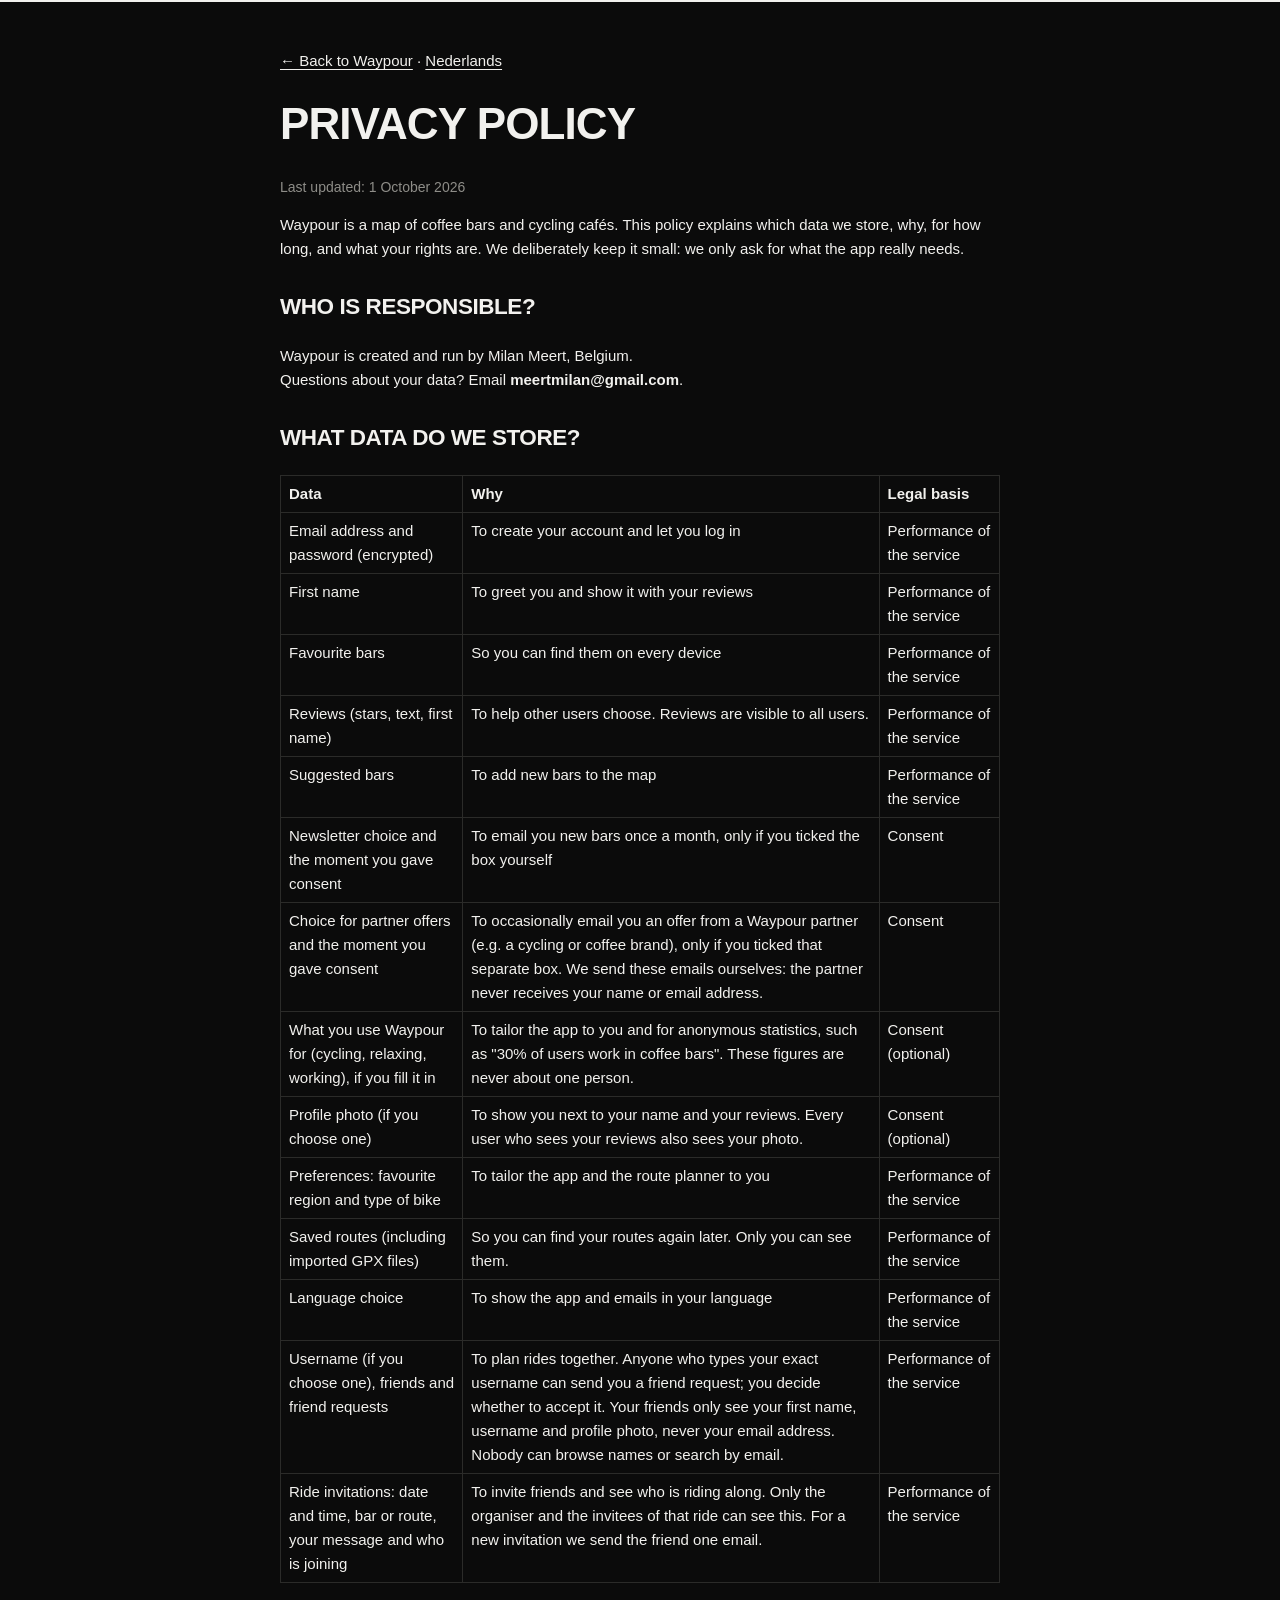
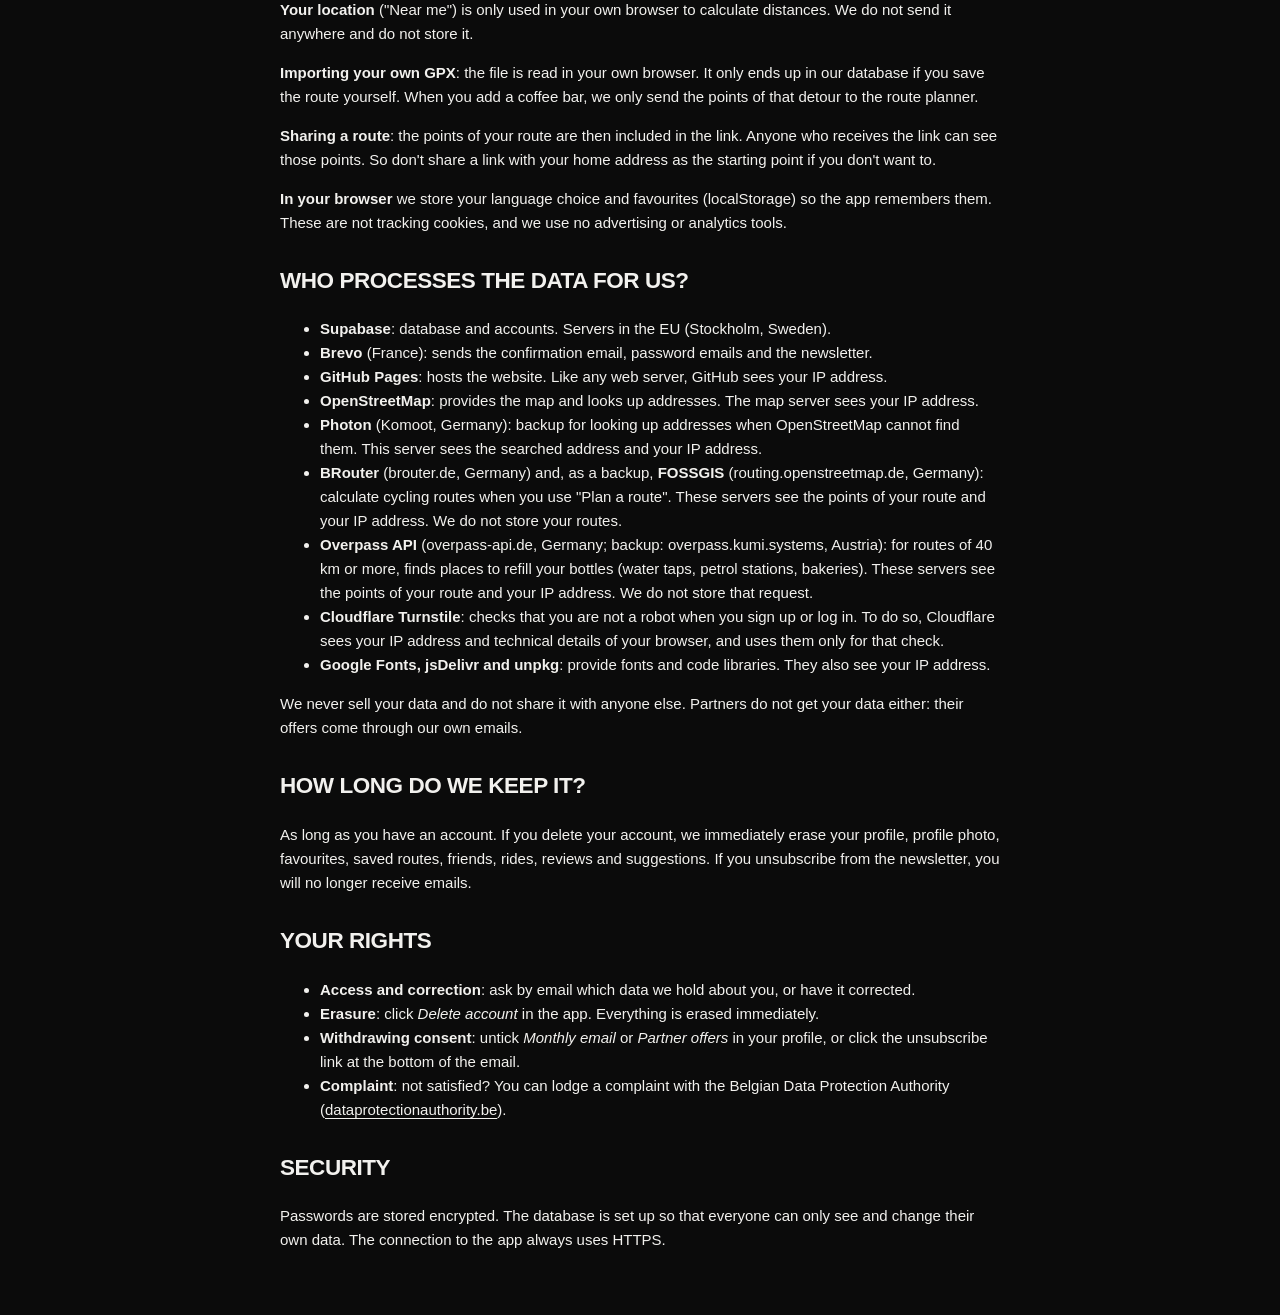
==== privacy-en.html @ 0febc9f8 "Vrienden toevoegen met gebruikersnaam" ====
<!doctype html>
<html lang="en">
<head>
  <meta charset="utf-8">
  <meta name="viewport" content="width=device-width, initial-scale=1">
  <title>Privacy policy – Waypour</title>
  <meta http-equiv="Content-Security-Policy" content="default-src 'self'; style-src 'self' 'unsafe-inline' https://fonts.googleapis.com; font-src 'self' https://fonts.gstatic.com; img-src 'self' data:; script-src 'none'; object-src 'none'; base-uri 'self'; form-action 'none'">
  <link rel="stylesheet" href="style.css">
  <style>
    main.privacy { display: block; max-width: 720px; margin: 0 auto; line-height: 1.6; }
    .privacy h2 { margin-top: 28px; }
    .privacy table { border-collapse: collapse; width: 100%; font-size: 15px; }
    .privacy th, .privacy td { border: 1px solid var(--lijn); padding: 6px 8px; text-align: left; vertical-align: top; }
    .privacy .klein { color: var(--grijs); font-size: 14px; }
  </style>
</head>
<body>
  <main class="privacy">
    <p><a href="./">← Back to Waypour</a> · <a href="privacy.html">Nederlands</a></p>
    <h1>Privacy policy</h1>
    <p class="klein">Last updated: 1 October 2026</p>

    <p>Waypour is a map of coffee bars and cycling cafés. This policy explains which data we store, why,
    for how long, and what your rights are. We deliberately keep it small: we only ask for what the app really needs.</p>

    <h2>Who is responsible?</h2>
    <p>Waypour is created and run by Milan Meert, Belgium.<br>
    Questions about your data? Email <strong>meertmilan@gmail.com</strong>.</p>

    <h2>What data do we store?</h2>
    <table>
      <tr><th>Data</th><th>Why</th><th>Legal basis</th></tr>
      <tr><td>Email address and password (encrypted)</td><td>To create your account and let you log in</td><td>Performance of the service</td></tr>
      <tr><td>First name</td><td>To greet you and show it with your reviews</td><td>Performance of the service</td></tr>
      <tr><td>Favourite bars</td><td>So you can find them on every device</td><td>Performance of the service</td></tr>
      <tr><td>Reviews (stars, text, first name)</td><td>To help other users choose. Reviews are visible to all users.</td><td>Performance of the service</td></tr>
      <tr><td>Suggested bars</td><td>To add new bars to the map</td><td>Performance of the service</td></tr>
      <tr><td>Newsletter choice and the moment you gave consent</td><td>To email you new bars once a month, only if you ticked the box yourself</td><td>Consent</td></tr>
      <tr><td>Choice for partner offers and the moment you gave consent</td><td>To occasionally email you an offer from a Waypour partner (e.g. a cycling or coffee brand), only if you ticked that separate box. We send these emails ourselves: the partner never receives your name or email address.</td><td>Consent</td></tr>
      <tr><td>What you use Waypour for (cycling, relaxing, working), if you fill it in</td><td>To tailor the app to you and for anonymous statistics, such as "30% of users work in coffee bars". These figures are never about one person.</td><td>Consent (optional)</td></tr>
      <tr><td>Profile photo (if you choose one)</td><td>To show you next to your name and your reviews. Every user who sees your reviews also sees your photo.</td><td>Consent (optional)</td></tr>
      <tr><td>Preferences: favourite region and type of bike</td><td>To tailor the app and the route planner to you</td><td>Performance of the service</td></tr>
      <tr><td>Saved routes (including imported GPX files)</td><td>So you can find your routes again later. Only you can see them.</td><td>Performance of the service</td></tr>
      <tr><td>Language choice</td><td>To show the app and emails in your language</td><td>Performance of the service</td></tr>
      <tr><td>Username (if you choose one), friends and friend requests</td><td>To plan rides together. Anyone who types your exact username can send you a friend request; you decide whether to accept it. Your friends only see your first name, username and profile photo, never your email address. Nobody can browse names or search by email.</td><td>Performance of the service</td></tr>
      <tr><td>Ride invitations: date and time, bar or route, your message and who is joining</td><td>To invite friends and see who is riding along. Only the organiser and the invitees of that ride can see this. For a new invitation we send the friend one email.</td><td>Performance of the service</td></tr>
    </table>

    <p><strong>Your location</strong> ("Near me") is only used in your own browser to calculate distances.
    We do not send it anywhere and do not store it.</p>
    <p><strong>Importing your own GPX</strong>: the file is read in your own browser. It only ends up in our database if you
    save the route yourself. When you add a coffee bar, we only send the points of that detour to the route planner.</p>
    <p><strong>Sharing a route</strong>: the points of your route are then included in the link. Anyone who receives the link
    can see those points. So don't share a link with your home address as the starting point if you don't want to.</p>
    <p><strong>In your browser</strong> we store your language choice and favourites (localStorage) so the
    app remembers them. These are not tracking cookies, and we use no advertising or analytics tools.</p>

    <h2>Who processes the data for us?</h2>
    <ul>
      <li><strong>Supabase</strong>: database and accounts. Servers in the EU (Stockholm, Sweden).</li>
      <li><strong>Brevo</strong> (France): sends the confirmation email, password emails and the newsletter.</li>
      <li><strong>GitHub Pages</strong>: hosts the website. Like any web server, GitHub sees your IP address.</li>
      <li><strong>OpenStreetMap</strong>: provides the map and looks up addresses. The map server sees your IP address.</li>
      <li><strong>Photon</strong> (Komoot, Germany): backup for looking up addresses when OpenStreetMap cannot find them. This server sees the searched address and your IP address.</li>
      <li><strong>BRouter</strong> (brouter.de, Germany) and, as a backup, <strong>FOSSGIS</strong> (routing.openstreetmap.de, Germany): calculate cycling routes when you use "Plan a route". These servers see the points of your route and your IP address. We do not store your routes.</li>
      <li><strong>Overpass API</strong> (overpass-api.de, Germany; backup: overpass.kumi.systems, Austria): for routes of 40 km or more, finds places to refill your bottles (water taps, petrol stations, bakeries). These servers see the points of your route and your IP address. We do not store that request.</li>
      <li><strong>Cloudflare Turnstile</strong>: checks that you are not a robot when you sign up or log in. To do so, Cloudflare sees your IP address and technical details of your browser, and uses them only for that check.</li>
      <li><strong>Google Fonts, jsDelivr and unpkg</strong>: provide fonts and code libraries. They also see your IP address.</li>
    </ul>
    <p>We never sell your data and do not share it with anyone else. Partners do not get your data either: their offers come through our own emails.</p>

    <h2>How long do we keep it?</h2>
    <p>As long as you have an account. If you delete your account, we immediately erase your profile, profile photo, favourites, saved routes,
    friends, rides, reviews and suggestions. If you unsubscribe from the newsletter, you will no longer receive emails.</p>

    <h2>Your rights</h2>
    <ul>
      <li><strong>Access and correction</strong>: ask by email which data we hold about you, or have it corrected.</li>
      <li><strong>Erasure</strong>: click <em>Delete account</em> in the app. Everything is erased immediately.</li>
      <li><strong>Withdrawing consent</strong>: untick <em>Monthly email</em> or <em>Partner offers</em> in your profile, or click the unsubscribe link at the bottom of the email.</li>
      <li><strong>Complaint</strong>: not satisfied? You can lodge a complaint with the Belgian Data Protection Authority
        (<a href="https://www.dataprotectionauthority.be" target="_blank">dataprotectionauthority.be</a>).</li>
    </ul>

    <h2>Security</h2>
    <p>Passwords are stored encrypted. The database is set up so that everyone can only see and change their own
    data. The connection to the app always uses HTTPS.</p>
  </main>
</body>
</html>
---- style.css ----
/* =====================================================
   WAYPOUR – stijl in de sfeer van LAB Antwerp
   Wit, zwart en één felle accentkleur. Grote hoofdletters,
   dunne lijnen, veel witruimte, grijze kaart en foto's.
   ===================================================== */

/* ---------- Kleuren: één plek om ze allemaal te veranderen ---------- */
:root {
  color-scheme: dark;       /* vinkjes en scrollbalken ook donker */
  /* Donker: zwarte achtergrond, witte letters, geen felle kleuren */
  --achtergrond: #0B0B0B;
  --vlak: #161615;          /* iets lichtere vlakken */
  --kaartje: #0B0B0B;
  --tekst: #F2F1EE;
  --grijs: #8E8D88;
  --lijn: #2B2B29;
  --koffie: #8E8D88;
  --wieler: #F2F1EE;
  --beide: #F2F1EE;
  --accent: #F2F1EE;        /* wordt aangepast door de kleurkiezer */

  --kop: "Inter Tight", "Helvetica Neue", Arial, sans-serif;
  --lettertype: "Inter", "Helvetica Neue", Arial, sans-serif;
  --cijfers: "JetBrains Mono", ui-monospace, monospace;
}

/* ---------- Basis ---------- */
* { box-sizing: border-box; }
[hidden] { display: none !important; }   /* verborgen is echt verborgen */

html { -webkit-font-smoothing: antialiased; }

body {
  margin: 0;
  padding: 0 clamp(16px, 4vw, 48px) 48px;
  font-family: var(--lettertype);
  font-size: 15px;
  line-height: 1.5;
  background: var(--achtergrond);
  color: var(--tekst);
}

a { color: var(--tekst); text-underline-offset: 3px; }
a:hover { color: var(--accent); }

::selection { background: var(--accent); color: var(--achtergrond); }

/* Kleine grijze titeltjes in hoofdletters, zoals "OUR SERVICES" */
#teller, #kleuren > span, #formulier > strong, .urenBewerken strong,
#voorstellenBeheer > strong, .fotoVeld > span {
  font-family: var(--kop);
  font-size: 11px;
  font-weight: 600;
  letter-spacing: 0.14em;
  text-transform: uppercase;
  color: var(--grijs);
}

/* ---------- Kop bovenaan ---------- */
header {
  position: relative;
  padding: 40px 0 32px;
  margin-bottom: 28px;
  border-bottom: 1px solid var(--tekst);
}
header h1 {
  margin: 0;
  font-family: var(--kop);
  font-weight: 800;
  font-size: clamp(44px, 9vw, 112px);
  line-height: 0.9;
  letter-spacing: -0.045em;
  text-transform: uppercase;
}
header h1 span {
  color: transparent;
  -webkit-text-stroke: 1.5px var(--accent);   /* "POUR" als omlijnde letters */
  margin-left: 0.05em;
  letter-spacing: 0;          /* omlijnde letters mogen elkaar niet raken */
}
header p {
  margin: 16px 0 0;
  max-width: 440px;
  font-size: 16px;
  color: var(--grijs);
}

/* ---------- Taalkeuze (rechtsboven) ---------- */
#talen {
  position: absolute;
  top: 20px;
  right: 0;
  display: flex;
  gap: 2px;
}
#talen button {
  border: none;
  background: none;
  padding: 4px 8px;
  font-family: var(--kop);
  font-size: 12px;
  font-weight: 600;
  letter-spacing: 0.1em;
  color: var(--grijs);
}
#talen button:hover { color: var(--tekst); background: none; }

/* ---------- Knoppen en invulvakken ---------- */
button, input, select, textarea {
  font: inherit;
  color: var(--tekst);
}

button {
  cursor: pointer;
  padding: 9px 16px;
  border: 1px solid var(--tekst);
  border-radius: 999px;
  background: transparent;
  font-family: var(--kop);
  font-size: 12px;
  font-weight: 600;
  letter-spacing: 0.08em;
  text-transform: uppercase;
  transition: background 0.15s, color 0.15s, border-color 0.15s;
}
button:hover { background: var(--tekst); color: var(--achtergrond); }
button.actief { background: var(--tekst); border-color: var(--tekst); color: var(--achtergrond); }

input, select, textarea {
  padding: 12px 0;
  border: none;
  border-bottom: 1px solid var(--lijn);
  border-radius: 0;
  background: transparent;
  outline: none;
  transition: border-color 0.15s;
}
input:focus, textarea:focus { border-bottom-color: var(--tekst); }
input::placeholder, textarea::placeholder { color: #5E5E5A; }

input[type="checkbox"] {
  width: 16px;
  height: 16px;
  padding: 0;
  accent-color: var(--accent);
}
input[type="file"] { border: none; padding: 6px 0; font-size: 13px; }

/* Grote zwarte knop voor het belangrijkste in een formulier */
.welkomFormulier button[type="submit"],
#mailNaarLogin,
#formulier button[type="submit"] {
  margin-top: 8px;
  padding: 15px 22px;
  background: var(--tekst);
  border-color: var(--tekst);
  color: var(--achtergrond);
  font-size: 13px;
}
.welkomFormulier button[type="submit"]:hover,
#mailNaarLogin:hover,
#formulier button[type="submit"]:hover {
  background: var(--grijs);
  border-color: var(--grijs);
}

/* Knoppen die eruitzien als een link */
.link {
  display: block;
  margin: 18px auto 0;
  padding: 0;
  border: none;
  border-radius: 0;
  background: none;
  font-family: var(--lettertype);
  font-size: 13px;
  font-weight: 400;
  letter-spacing: 0;
  text-transform: none;
  color: var(--grijs);
  text-decoration: underline;
  text-underline-offset: 3px;
}
.link:hover { background: none; color: var(--tekst); }

/* ---------- Welkomstscherm ---------- */
#welkom {
  max-width: 480px;
  margin: 56px auto;
}
#welkom h2 {
  margin: 0 0 10px;
  font-family: var(--kop);
  font-weight: 800;
  font-size: 36px;
  line-height: 1;
  letter-spacing: -0.03em;
  text-transform: uppercase;
}
#welkom > p { margin: 0 0 32px; color: var(--grijs); font-size: 16px; }

.welkomFormulier {
  display: flex;
  flex-direction: column;
  gap: 8px;
}
.welkomFormulier small { color: var(--grijs); font-size: 12px; line-height: 1.5; }
.welkomFormulier .link { margin: 4px 0 0; align-self: flex-start; }

#tabs {
  display: flex;
  gap: 28px;
  margin-bottom: 20px;
  border-bottom: 1px solid var(--lijn);
}
#tabs button {
  padding: 0 0 12px;
  margin-bottom: -1px;
  border: none;
  border-bottom: 2px solid transparent;
  border-radius: 0;
  background: none;
  color: var(--grijs);
}
#tabs button:hover { color: var(--tekst); background: none; }
#tabs button.actief {
  background: none;
  color: var(--tekst);
  border-bottom-color: var(--accent);
}
#loginBericht { margin: 16px 0 0; font-size: 14px; color: var(--accent); }
#loginBericht:not(:empty) { padding: 12px 14px; border-left: 3px solid var(--tekst); background: var(--vlak); }
#loginBericht .link { display: inline; margin: 0; }
#captcha { margin-top: 12px; }

.vinkje {
  display: flex;
  align-items: flex-start;
  gap: 10px;
  padding: 8px 0;
  font-size: 14px;
  cursor: pointer;
}
.vinkje input { margin-top: 2px; flex: none; }

/* ---------- Balk "ingelogd als …" ---------- */
#ingelogd {
  display: flex;
  flex-wrap: wrap;
  align-items: center;
  gap: 8px 20px;
  padding-bottom: 16px;
  margin-bottom: 20px;
  border-bottom: 1px solid var(--lijn);
  font-size: 13px;
}
#wie {
  font-family: var(--kop);
  font-weight: 700;
  font-size: 13px;
  letter-spacing: 0.06em;
  text-transform: uppercase;
}
#ingelogd .vinkje { padding: 0; }
#ingelogd .link { margin: 0; font-size: 12px; }
#uitlogKnop { padding: 6px 14px; font-size: 11px; }

/* ---------- Kleurkiezer ---------- */
#kleuren {
  display: flex;
  align-items: center;
  gap: 10px;
  margin-bottom: 28px;
}
.bolletje {
  width: 18px;
  height: 18px;
  padding: 0;
  border: none;
  border-radius: 50%;
  outline: 1px solid transparent;
  outline-offset: 3px;
  transition: outline-color 0.15s, transform 0.15s;
}
.bolletje:hover { transform: scale(1.15); }
.bolletje.actief { outline-color: var(--tekst); }
#eigenKleur {
  width: 22px;
  height: 22px;
  padding: 0;
  border: none;
  background: none;
  cursor: pointer;
}

/* ---------- Landen, steden, zoeken en filters ---------- */
#landen, #steden {
  display: flex;
  flex-wrap: wrap;
  gap: 4px 28px;
  margin-bottom: 20px;
}
/* Landen en steden als grote woorden, niet als knoppen */
#landen button, #steden button {
  padding: 0 0 4px;
  border: none;
  border-bottom: 2px solid transparent;
  border-radius: 0;
  background: none;
  font-size: clamp(18px, 2.4vw, 26px);
  font-weight: 700;
  letter-spacing: -0.02em;
  color: #4A4A47;
}
#landen button { font-size: 13px; letter-spacing: 0.1em; }
#landen button:hover, #steden button:hover { background: none; color: var(--tekst); }
#landen button.actief, #steden button.actief {
  background: none;
  color: var(--tekst);
  border-bottom-color: var(--accent);
}

#filters {
  display: flex;
  flex-wrap: wrap;
  align-items: flex-end;
  gap: 16px;
  margin-bottom: 16px;
}
#zoek {
  flex: 1;
  min-width: 200px;
  max-width: 420px;
  font-size: 16px;
}
#dichtbijKnop.actief {
  background: var(--accent);
  border-color: var(--accent);
  color: var(--achtergrond);
}

#kenmerkFilters {
  display: flex;
  flex-wrap: wrap;
  gap: 8px;
  margin-bottom: 28px;
}
#kenmerkFilters button {
  padding: 7px 14px;
  border-color: var(--lijn);
  font-size: 11px;
}
#kenmerkFilters button:hover { border-color: var(--tekst); background: none; color: var(--tekst); }
#kenmerkFilters button.actief {
  background: var(--accent);
  border-color: var(--accent);
  color: var(--achtergrond);
}

/* ---------- Kaart naast de lijst (onder elkaar op een gsm) ---------- */
main {
  display: grid;
  grid-template-columns: minmax(0, 3fr) minmax(0, 2fr);
  gap: 32px;
  align-items: start;
}
@media (max-width: 860px) {
  main { grid-template-columns: 1fr; gap: 24px; }
}

#kaart {
  position: sticky;
  top: 16px;
  height: min(72vh, 680px);
  min-height: 380px;
  border-radius: 0;
  background: #E9E8E4;
}
@media (max-width: 860px) {
  #kaart { position: static; height: 58vh; }
}
/* De kaart licht en gedempt: water blijft duidelijk blauw, de zwarte stippen springen eruit */
#kaart .leaflet-tile-pane { filter: saturate(0.7) brightness(1.02) contrast(0.96); }
.leaflet-control-zoom a { border-radius: 0 !important; color: var(--tekst) !important; background: var(--achtergrond) !important; border-color: var(--lijn) !important; }
.leaflet-control-attribution { background: rgba(11, 11, 11, 0.7) !important; color: var(--grijs) !important; }
.leaflet-control-attribution a { color: var(--grijs) !important; }
.leaflet-container { background: #E9E8E4; }
.leaflet-bar { border: 1px solid var(--lijn) !important; border-radius: 0 !important; box-shadow: none !important; }
.leaflet-tooltip {
  border: none;
  border-radius: 0;
  background: var(--tekst);
  color: var(--achtergrond);
  box-shadow: none;
  font-family: var(--kop);
  font-size: 11px;
  font-weight: 600;
  letter-spacing: 0.08em;
  text-transform: uppercase;
}
.leaflet-tooltip-left::before { border-left-color: var(--tekst); }
.leaflet-tooltip-right::before { border-right-color: var(--tekst); }
.leaflet-tooltip-top::before { border-top-color: var(--tekst); }
.leaflet-tooltip-bottom::before { border-bottom-color: var(--tekst); }

/* ---------- Lijst met stops ---------- */
#teller {
  margin: 0 0 12px;
  font-family: var(--cijfers);
}

#lijst {
  list-style: none;
  padding: 0;
  margin: 0;
  border-top: 1px solid var(--tekst);
}

#lijst > li {
  position: relative;
  padding: 22px 0 22px 18px;
  border-bottom: 1px solid var(--lijn);
  cursor: pointer;
  transition: background 0.15s;
}
/* Een dun streepje links: oranje voor wielercafés */
#lijst > li::before {
  content: "";
  position: absolute;
  left: 0;
  top: 24px;
  width: 3px;
  height: 22px;
  background: var(--tekst);
}
#lijst > li.wieler::before, #lijst > li.both::before { background: var(--accent); }
#lijst > li:hover { background: var(--vlak); }
#lijst > li.gekozen { background: var(--vlak); }
#lijst > li.gekozen h3 { color: var(--accent); }

#lijst h3 {
  margin: 0 36px 2px 0;
  font-family: var(--kop);
  font-size: 20px;
  font-weight: 700;
  line-height: 1.15;
  letter-spacing: -0.02em;
  text-transform: uppercase;
}
#lijst small { color: var(--grijs); font-size: 13px; }
#lijst p { margin: 10px 0 0; font-size: 14px; color: #BDBCB7; max-width: 52ch; }

.foto {
  display: block;
  width: 100%;
  aspect-ratio: 16 / 9;
  height: auto;
  object-fit: cover;
  margin-bottom: 16px;
  filter: grayscale(1);
  transition: filter 0.4s;
}
#lijst > li:hover .foto, #lijst > li.gekozen .foto { filter: grayscale(0); }

.ster {
  position: absolute;
  top: 18px;
  right: 0;
  padding: 0;
  border: none;
  background: none;
  font-size: 22px;
  line-height: 1;
  color: var(--tekst);
}
.ster:hover { background: none; color: var(--accent); }
#lijst > li:has(.foto) .ster { top: 26px; right: 10px; color: #FFFFFF; text-shadow: 0 1px 4px rgba(0,0,0,.5); }

.afstand {
  display: inline-block;
  margin-top: 6px;
  font-family: var(--cijfers);
  font-size: 12px;
  color: var(--accent);
}

/* Labels zoals "Wielercafé" en "PC-friendly" */
.labels { display: flex; flex-wrap: wrap; gap: 6px; margin-top: 12px; }
.labels:empty { display: none; }
.label {
  padding: 3px 9px;
  border: 1px solid var(--lijn);
  border-radius: 999px;
  font-family: var(--kop);
  font-size: 10px;
  font-weight: 600;
  letter-spacing: 0.1em;
  text-transform: uppercase;
}

/* Route · reviews · knoppen van de beheerder */
.acties {
  display: flex;
  flex-wrap: wrap;
  align-items: center;
  gap: 6px 16px;
  margin-top: 14px;
}
.acties a {
  font-family: var(--kop);
  font-size: 11px;
  font-weight: 600;
  letter-spacing: 0.1em;
  text-transform: uppercase;
  color: var(--tekst);
  text-decoration: none;
}
.acties a:hover { color: var(--accent); }
.acties button {
  padding: 0;
  border: none;
  border-radius: 0;
  background: none;
  font-size: 11px;
  letter-spacing: 0.1em;
  color: var(--grijs);
}
.acties button:hover { background: none; color: var(--tekst); }
.acties .wis:hover { color: #E07A6F; }

/* ---------- Openingsuren ---------- */
.uren { margin-top: 12px; font-size: 13px; }
.uren summary {
  cursor: pointer;
  list-style: none;
  font-family: var(--cijfers);
  font-size: 12px;
}
.uren summary::-webkit-details-marker { display: none; }
.uren summary::after { content: " +"; color: var(--grijs); }
.uren[open] summary::after { content: " −"; }
.uren ul { list-style: none; padding: 0; margin: 10px 0 0; max-width: 260px; }
#lijst .uren li {
  display: flex;
  justify-content: space-between;
  padding: 3px 0;
  border-bottom: 1px solid var(--lijn);
  font-family: var(--cijfers);
  font-size: 12px;
  color: var(--grijs);
}
#lijst .uren li.vandaag { color: var(--tekst); font-weight: 600; }

/* ---------- Beheerder: kenmerken en uren aanpassen ---------- */
.kenmerkBewerken {
  display: grid;
  grid-template-columns: 1fr 1fr;
  gap: 0 16px;
  margin-top: 14px;
  padding: 14px 16px;
  background: var(--vlak);
  font-size: 13px;
  cursor: default;
}
#formulier .kenmerkBewerken { margin: 0; padding: 0; background: none; }
.urenBewerken {
  grid-column: 1 / -1;
  display: grid;
  grid-template-columns: 1fr 1fr;
  gap: 4px 16px;
  margin-top: 10px;
  padding-top: 12px;
  border-top: 1px solid var(--lijn);
}
.urenBewerken strong, .urenBewerken small, .urenBewerken button { grid-column: 1 / -1; }
.urenBewerken label { display: flex; align-items: center; gap: 8px; font-family: var(--cijfers); font-size: 12px; }
.urenBewerken input { flex: 1; min-width: 0; padding: 6px 0; font-family: var(--cijfers); font-size: 12px; }
.urenBewerken small { color: var(--grijs); font-size: 12px; }
.urenBewerken button { justify-self: start; margin-top: 6px; }

/* ---------- Reviews ---------- */
.reviews {
  margin-top: 16px;
  padding-top: 12px;
  border-top: 1px solid var(--lijn);
  font-size: 14px;
  cursor: default;
}
.reviews ul { list-style: none; padding: 0; margin: 0 0 12px; }
#lijst .reviews li { padding: 10px 0; border-bottom: 1px solid var(--lijn); }
#lijst .reviews li:last-child { border-bottom: none; }
#lijst .reviews li p { margin: 4px 0 0; }
.reviews strong { font-family: var(--kop); font-size: 13px; text-transform: uppercase; letter-spacing: 0.04em; }
.reviews .leeg { color: var(--grijs); margin: 0 0 12px; }
.sterren { color: var(--accent); margin-left: 8px; letter-spacing: 2px; }
.wisReview { padding: 0 4px; border: none; background: none; float: right; }
.kiesSterren { display: flex; gap: 2px; }
.kiesSterren button {
  padding: 0 2px;
  border: none;
  background: none;
  font-size: 24px;
  line-height: 1;
  color: var(--lijn);
}
.kiesSterren button:hover { background: none; color: var(--tekst); }
.kiesSterren button.aan { color: var(--accent); }
.reviewFormulier { display: flex; flex-direction: column; gap: 10px; }
.reviewFormulier textarea { min-height: 60px; resize: vertical; }
.reviewFormulier .rij { display: flex; gap: 8px; }
.reviewMelding { color: var(--accent); }

/* ---------- Formulier "Nieuwe stop" (beheerder) ---------- */
#formulier {
  display: flex;
  flex-direction: column;
  gap: 6px;
  padding: 22px;
  margin-bottom: 24px;
  background: var(--vlak);
}
#formulier > label:not(.fotoVeld) { display: flex; align-items: center; gap: 8px; padding: 6px 0; font-size: 14px; }
#formulier p { margin: 6px 0 0; font-size: 13px; color: var(--grijs); }
.adresRij { display: flex; gap: 12px; align-items: flex-end; }
.adresRij input { flex: 1; min-width: 0; }
#zoekAdresKnop { white-space: nowrap; padding: 7px 12px; font-size: 11px; }
.fotoVeld { display: flex; flex-direction: column; gap: 4px; margin-top: 8px; }

/* ---------- Bars voorstellen ---------- */
#voorstelBlok, #voorstellenBeheer {
  padding: 0 0 20px;
  margin-bottom: 20px;
  border-bottom: 1px solid var(--lijn);
}
#voorstelFormulier { margin-top: 12px; }
#voorstelMelding { display: block; margin-top: 8px; color: var(--accent); }
#voorstellenBeheer ul { list-style: none; padding: 0; margin: 10px 0 0; }
#voorstellenBeheer li { padding: 12px 0; border-top: 1px solid var(--lijn); }
#voorstellenBeheer li b { font-family: var(--kop); text-transform: uppercase; }
#voorstellenBeheer li button { margin: 8px 6px 0 0; padding: 6px 12px; font-size: 11px; }
#voorstellenBeheer p { margin: 4px 0; font-size: 14px; }
#voorstellenBeheer .leeg { color: var(--grijs); margin: 6px 0 0; }

/* ---------- Oud: code voor stops.json ---------- */
#jsonVoorbeeld {
  background: var(--tekst);
  color: #EDEDED;
  padding: 14px;
  font-family: var(--cijfers);
  font-size: 12px;
  overflow-x: auto;
  white-space: pre;
  user-select: all;
}

/* ---------- Voettekst ---------- */
footer {
  margin-top: 64px;
  padding-top: 20px;
  border-top: 1px solid var(--tekst);
  display: flex;
  justify-content: space-between;
  font-family: var(--kop);
  font-size: 11px;
  font-weight: 600;
  letter-spacing: 0.12em;
  text-transform: uppercase;
}
footer::before { content: "Waypour © 2026"; color: var(--grijs); }
footer a { color: var(--grijs); text-decoration: none; }
footer a:hover { color: var(--tekst); }

/* ---------- Privacypagina ---------- */
main.privacy { padding-top: 32px; }
.privacy h1, .privacy h2 { font-family: var(--kop); text-transform: uppercase; letter-spacing: -0.02em; }
.privacy h1 { font-size: 44px; font-weight: 800; line-height: 1; }

/* ---------- Gsm ---------- */
@media (max-width: 560px) {
  header { padding: 48px 0 20px; margin-bottom: 16px; }
  header p { font-size: 14px; margin-top: 10px; }
  #ingelogd { gap: 6px 14px; padding-bottom: 12px; margin-bottom: 14px; }
  #kleuren { margin-bottom: 16px; }

  /* Steden en filters: één rij om opzij te vegen */
  #landen, #steden, #kenmerkFilters {
    flex-wrap: nowrap;
    overflow-x: auto;
    scrollbar-width: none;
    margin-left: -16px;
    margin-right: -16px;
    padding: 0 16px;
  }
  #landen::-webkit-scrollbar, #steden::-webkit-scrollbar, #kenmerkFilters::-webkit-scrollbar { display: none; }
  #landen button, #steden button, #kenmerkFilters button { flex: none; white-space: nowrap; }
  #landen, #steden { gap: 18px; margin-bottom: 12px; }
  #kenmerkFilters { margin-bottom: 20px; }

  #filters { flex-wrap: nowrap; gap: 10px; margin-bottom: 12px; }
  #zoek { min-width: 0; }
  #dichtbijKnop { flex: none; padding: 8px 12px; }

  .kenmerkBewerken, .urenBewerken { grid-template-columns: 1fr; }
}

/* =====================================================
   LAB-DETAILS: genummerde navigatie, rechte knoppen met pijlen
   ===================================================== */

/* Rechte hoeken overal, zoals op LAB */
button, #kenmerkFilters button, .label { border-radius: 0; }

/* Taalkeuze als "NL / FR / EN" */
#talen { gap: 0; }
#talen button + button::before { content: "/"; margin-right: 8px; color: var(--lijn); }
#talen button { padding: 4px 0 4px 8px; }

/* Steden genummerd: 01 ALLES  02 ANTWERPEN … */
#steden, #landen { counter-reset: nummer; }
#steden button, #landen button { counter-increment: nummer; display: inline-flex; align-items: flex-start; gap: 6px; }
#steden button::before, #landen button::before {
  content: counter(nummer, decimal-leading-zero);
  font-family: var(--cijfers);
  font-size: 11px;
  font-weight: 400;
  letter-spacing: 0;
  margin-top: 4px;
  color: inherit;
}
#landen button::before { margin-top: 0; font-size: 10px; }

/* Bars in de lijst genummerd, in cijferletters */
#lijst { counter-reset: bar; }
#lijst > li { counter-increment: bar; padding-left: 44px; }
#lijst > li::before {
  content: counter(bar, decimal-leading-zero);
  top: 26px;
  width: auto;
  height: auto;
  background: none;
  font-family: var(--cijfers);
  font-size: 11px;
  color: var(--grijs);
}
#lijst > li.wieler::before, #lijst > li.both::before { background: none; color: var(--accent); }
#lijst .uren li::before, #lijst .reviews li::before { content: none; }

/* Grote knoppen: tekst links, pijl rechts */
.welkomFormulier button[type="submit"],
#formulier button[type="submit"],
#voorstelKnop, #dichtbijKnop, #uitlogKnop,
.bewaarReview, .bewaarUren, #voorstellenBeheer li button {
  display: inline-flex;
  justify-content: space-between;
  align-items: center;
  gap: 18px;
  text-align: left;
}
.welkomFormulier button[type="submit"]::after,
#formulier button[type="submit"]::after,
#voorstelKnop::after, .bewaarReview::after, .bewaarUren::after {
  content: "→";
  font-family: var(--lettertype);
  font-size: 16px;
  line-height: 1;
  transition: transform 0.2s;
}
button:hover::after { transform: translateX(4px); }
.welkomFormulier button[type="submit"], #formulier button[type="submit"] { padding: 18px 22px; }

/* Kopje van de lijst: "44 STOPS" links, lijn over de volle breedte */
#teller { display: flex; justify-content: space-between; }
#teller::after { content: "Waypour"; }

/* Accentlijn bovenaan de pagina */
body::before {
  content: "";
  display: block;
  height: 2px;
  margin: 0 calc(-1 * clamp(16px, 4vw, 48px));
  background: var(--accent);
}

/* ---------- Knoppen van de beheerder: duidelijk zichtbaar ---------- */
.acties .kenmerkKnop, .acties .fotoKnop, .acties .wis {
  padding: 6px 10px;
  border: 1px solid var(--lijn);
  color: var(--tekst);
}
/* Beheerknoppen op een eigen regel, onder Route en reviews */
.acties:has(.wis)::before { content: ""; flex-basis: 100%; height: 0; order: 1; }
.acties .kenmerkKnop, .acties .fotoKnop, .acties .wis { order: 2; }
.acties .kenmerkKnop:hover, .acties .fotoKnop:hover { border-color: var(--tekst); }
.acties .wis:hover { border-color: #E07A6F; color: #E07A6F; }

/* ---------- Route plannen ---------- */
#routeKnop.actief { background: var(--accent); border-color: var(--accent); color: var(--achtergrond); }

#routePaneel {
  display: flex;
  flex-direction: column;
  gap: 10px;
  padding: 22px;
  margin-bottom: 24px;
  background: var(--vlak);
}
#routePaneel > strong {
  font-family: var(--kop);
  font-size: 11px;
  font-weight: 600;
  letter-spacing: 0.14em;
  text-transform: uppercase;
  color: var(--grijs);
}
#routeLeeg { margin: 0; font-size: 13px; color: var(--grijs); }

#routeStops { list-style: none; padding: 0; margin: 0; }
#routeStops li {
  display: flex;
  align-items: center;
  gap: 12px;
  padding: 8px 0;
  border-bottom: 1px solid var(--lijn);
  font-size: 14px;
}
#routeStops .nr { font-family: var(--cijfers); font-size: 11px; color: var(--grijs); }
#routeStops li.bar .naam { font-family: var(--kop); font-weight: 700; text-transform: uppercase; }
#routeStops li.bar .naam::before { content: "☕ "; }
#routeStops .naam { flex: 1; min-width: 0; overflow: hidden; text-overflow: ellipsis; white-space: nowrap; }
#routeStops .knopjes { display: flex; gap: 2px; }
#routeStops .knopjes button {
  width: 26px; height: 26px; padding: 0;
  border: none; background: none;
  color: var(--grijs); font-family: var(--lettertype); font-size: 13px;
}
#routeStops .knopjes button:hover { background: none; color: var(--tekst); }
#routeStops .knopjes button:disabled { opacity: 0.25; cursor: default; }

#routeSamenvatting { display: flex; align-items: baseline; gap: 12px; flex-wrap: wrap; }
#routeSamenvatting:empty { display: none; }
#routeSamenvatting b { font-family: var(--kop); font-size: 32px; font-weight: 800; letter-spacing: -0.03em; }
#routeSamenvatting span { font-family: var(--cijfers); font-size: 12px; color: var(--grijs); }
#routeMelding { font-family: var(--cijfers); font-size: 12px; color: var(--grijs); }
#routeMelding:empty { display: none; }
#routePaneel .vinkje { padding: 0; }

.routeKnoppen { display: flex; flex-wrap: wrap; align-items: center; gap: 8px; }
.routeKnoppen button { padding: 7px 12px; font-size: 11px; }
.routeKnoppen button:disabled { opacity: 0.35; cursor: default; }
.routeKnoppen button:disabled:hover { background: transparent; color: var(--tekst); }
.routeKnoppen .link { margin: 0 0 0 auto; }

#routeTips:empty { display: none; }
#routeTips { padding-top: 12px; border-top: 1px solid var(--lijn); }
#routeTips > strong { font-family: var(--kop); font-size: 11px; letter-spacing: 0.14em; text-transform: uppercase; color: var(--grijs); }
#routeTips ul { list-style: none; padding: 0; margin: 8px 0 0; }
#routeTips li { display: flex; align-items: center; justify-content: space-between; gap: 12px; padding: 8px 0; border-bottom: 1px solid var(--lijn); }
#routeTips li span { display: flex; flex-direction: column; min-width: 0; }
#routeTips li b { font-family: var(--kop); font-size: 14px; text-transform: uppercase; }
#routeTips li small { font-family: var(--cijfers); font-size: 11px; color: var(--grijs); }
#routeTips li button { padding: 4px 10px; flex: none; }
#routeTips .leeg { margin: 6px 0 0; font-size: 13px; color: var(--grijs); }

/* ---------- 💧 Drinkbussen bijvullen ---------- */
#routeBijvullen:empty { display: none; }
#routeBijvullen { padding-top: 12px; border-top: 1px solid var(--lijn); }
#routeBijvullen > strong { font-family: var(--kop); font-size: 11px; letter-spacing: 0.14em; text-transform: uppercase; color: var(--grijs); }
.bijvulInstelling { display: flex; align-items: center; flex-wrap: wrap; gap: 6px 12px; margin: 8px 0 4px; }
.bijvulInstelling label { display: flex; align-items: center; gap: 8px; font-size: 13px; }
.bijvulInstelling select { width: auto; padding: 4px 8px; }
.bijvulInstelling small { font-family: var(--cijfers); font-size: 11px; color: var(--grijs); }
#routeBijvullen .bijvulStop { display: block; margin-top: 12px; font-family: var(--cijfers); font-size: 11px; letter-spacing: 0.08em; text-transform: uppercase; }
#routeBijvullen ul { list-style: none; padding: 0; margin: 4px 0 0; }
#routeBijvullen li { display: flex; align-items: center; justify-content: space-between; gap: 12px; padding: 8px 0 8px 10px; border-bottom: 1px solid var(--lijn); border-left: 2px solid transparent; }
#routeBijvullen li.gekozen { border-left-color: var(--accent); }
#routeBijvullen li span { display: flex; flex-direction: column; min-width: 0; }
#routeBijvullen li b { font-family: var(--kop); font-size: 14px; text-transform: uppercase; overflow-wrap: anywhere; }
#routeBijvullen li small { font-family: var(--cijfers); font-size: 11px; color: var(--grijs); overflow-wrap: anywhere; }
#routeBijvullen li button { padding: 4px 10px; flex: none; }
#routeBijvullen .leeg, #routeBijvullen .bron { margin: 6px 0 0; font-size: 13px; color: var(--grijs); }
#routeBijvullen .bron { font-size: 11px; margin-top: 10px; }
#bijvulBeheer:empty { display: none; }
#bijvulBeheer { padding-top: 12px; border-top: 1px solid var(--lijn); }
#bijvulBeheer > strong { font-family: var(--kop); font-size: 11px; letter-spacing: 0.14em; text-transform: uppercase; color: var(--grijs); }
#bijvulBeheer .leeg { margin: 6px 0 10px; font-size: 13px; color: var(--grijs); }
#bijvulBeheer .bijvulKlik { margin: 6px 0; font-size: 14px; }
.bijvulFormulier { display: flex; flex-direction: column; gap: 8px; }
.bijvulFormulier small { font-family: var(--cijfers); font-size: 11px; color: var(--grijs); }
.bijvulFormulier textarea { resize: vertical; }
#routeBijvullen li .bijvulFoto { width: 44px; height: 44px; object-fit: cover; flex: none; border: 1px solid var(--lijn); }
#routeBijvullen li > span { flex: 1; }
.routePunt.eigenPunt { background: var(--achtergrond); border-style: dotted; font-size: 12px; opacity: 0.85; }
.routePunt.eigenPunt.nieuw { border-style: solid; opacity: 1; }
.routePunt.water { background: var(--achtergrond); border-style: dashed; font-size: 13px; }

/* Genummerde punten op de kaart */
.routePunt {
  display: flex !important;
  align-items: center;
  justify-content: center;
  border-radius: 50%;
  background: var(--achtergrond);
  border: 2px solid var(--accent);
  color: var(--tekst);
  font-family: var(--cijfers);
  font-size: 11px;
  font-weight: 600;
}
.routePunt.bar { background: var(--accent); color: var(--achtergrond); }

/* "➕ In route" in de lijst met bars */
.acties .routeToevoegen {
  padding: 6px 10px;
  border: 1px solid var(--tekst);
  color: var(--tekst);
}
.acties .routeToevoegen.actief { background: var(--accent); border-color: var(--accent); color: var(--achtergrond); }

/* Fietsstijlen: Snel · Fietspaden · Weinig verkeer */
#routeStijlen { display: flex; flex-wrap: wrap; gap: 6px; }
#routeStijlen button { padding: 6px 12px; font-size: 11px; border-color: var(--lijn); }
#routeStijlen button:hover { border-color: var(--tekst); background: none; color: var(--tekst); }
#routeStijlen button.actief { background: var(--accent); border-color: var(--accent); color: var(--achtergrond); }
#routeSamenvatting b.hm { font-size: 20px; color: var(--grijs); }

/* ---------- Waarvoor gebruik je Waypour? (welkomstscherm) ---------- */
.gebruikVraag {
  display: flex;
  flex-wrap: wrap;
  gap: 0 18px;
  margin: 10px 0 0;
  padding: 0;
  border: none;
}
.gebruikVraag legend {
  width: 100%;
  padding: 0 0 4px;
  font-size: 13px;
  color: var(--grijs);
}

/* ---------- Mijn routes ---------- */
#mijnRoutes:empty { display: none; }
#mijnRoutes { padding-top: 12px; border-top: 1px solid var(--lijn); }
#mijnRoutes > strong { font-family: var(--kop); font-size: 11px; letter-spacing: 0.14em; text-transform: uppercase; color: var(--grijs); }
#mijnRoutes ul { list-style: none; padding: 0; margin: 8px 0 0; }
#mijnRoutes li { display: flex; align-items: center; justify-content: space-between; gap: 12px; padding: 8px 0; border-bottom: 1px solid var(--lijn); }
#mijnRoutes li > span:first-child { display: flex; flex-direction: column; min-width: 0; }
#mijnRoutes li b { font-family: var(--kop); font-size: 14px; text-transform: uppercase; overflow: hidden; text-overflow: ellipsis; white-space: nowrap; }
#mijnRoutes li small { font-family: var(--cijfers); font-size: 11px; color: var(--grijs); }
#mijnRoutes .knopjes { display: flex; gap: 4px; flex: none; }
#mijnRoutes .knopjes button { padding: 4px 10px; font-size: 11px; }
#mijnRoutes .knopjes [data-wisroute] { border-color: var(--lijn); color: var(--grijs); }

/* ---------- Eigen GPX inladen: een bestandsknop die eruitziet als een knop ---------- */
.knopLabel {
  position: relative;
  align-self: flex-start;
  display: inline-flex;
  align-items: center;
  padding: 7px 12px;
  border: 1px dashed var(--grijs);
  font-family: var(--kop);
  font-size: 11px;
  font-weight: 600;
  letter-spacing: 0.08em;
  text-transform: uppercase;
  cursor: pointer;
}
.knopLabel:hover { border-color: var(--tekst); }
.knopLabel input { position: absolute; inset: 0; opacity: 0; cursor: pointer; }

#routeStops li.import .naam { font-family: var(--kop); font-weight: 700; text-transform: uppercase; }
#routeStops li.import .nr { color: var(--tekst); }
#routeStops .omwegKm { font-family: var(--cijfers); font-size: 11px; color: var(--grijs); flex: none; }

/* ---------- Routes van Waypour (zelfde stijl als Mijn routes) ---------- */
#publiekeRoutes:empty { display: none; }
#publiekeRoutes { padding-top: 12px; border-top: 1px solid var(--lijn); }
#publiekeRoutes > strong { font-family: var(--kop); font-size: 11px; letter-spacing: 0.14em; text-transform: uppercase; color: var(--grijs); }
#publiekeRoutes ul { list-style: none; padding: 0; margin: 8px 0 0; }
#publiekeRoutes li, #mijnRoutes li { display: flex; align-items: center; justify-content: space-between; gap: 12px; padding: 8px 0; border-bottom: 1px solid var(--lijn); }
#publiekeRoutes li > span:first-child { display: flex; flex-direction: column; min-width: 0; }
#publiekeRoutes li b { font-family: var(--kop); font-size: 14px; text-transform: uppercase; overflow: hidden; text-overflow: ellipsis; white-space: nowrap; }
#publiekeRoutes li small { font-family: var(--cijfers); font-size: 11px; color: var(--grijs); }
#publiekeRoutes .knopjes { display: flex; gap: 4px; flex: none; }
#publiekeRoutes .knopjes button { padding: 4px 10px; font-size: 11px; }
#mijnRoutes .knopjes [data-publiek] { border-color: var(--lijn); }
#mijnRoutes .knopjes [data-publiek].actief { background: var(--accent); border-color: var(--accent); }

/* =====================================================
   MIJN PROFIEL
   ===================================================== */

/* Ronde profielfoto, of een letter als er geen foto is */
.avatar {
  display: inline-flex;
  align-items: center;
  justify-content: center;
  flex: none;
  width: 28px;
  height: 28px;
  border-radius: 50%;
  object-fit: cover;
  background: var(--vlak);
  border: 1px solid var(--lijn);
  color: var(--tekst);
  font-family: var(--kop);
  font-size: 12px;
  font-weight: 700;
}
.avatar.mini { width: 22px; height: 22px; font-size: 10px; vertical-align: middle; margin-right: 6px; }
.avatar.groot { width: 72px; height: 72px; font-size: 28px; }

/* De knop met je naam, bovenaan */
#profielKnop {
  display: inline-flex;
  align-items: center;
  gap: 10px;
  padding: 4px 14px 4px 4px;
  border-color: var(--lijn);
}
#profielKnop:hover { border-color: var(--tekst); background: none; color: var(--tekst); }
#profielKnop #wie { font-size: 12px; }

/* Het venster */
#profiel {
  width: min(560px, calc(100vw - 32px));
  max-height: calc(100vh - 48px);
  padding: 0;
  overflow-y: auto;
  border: 1px solid var(--lijn);
  background: var(--achtergrond);
  color: var(--tekst);
}
#profiel::backdrop { background: rgba(0, 0, 0, 0.75); }
#profiel > * { padding: 22px 26px; border-bottom: 1px solid var(--lijn); margin: 0; }
#profiel > #profielMelding { padding: 10px 26px; border: none; font-family: var(--cijfers); font-size: 12px; color: var(--grijs); }
#profiel > #profielMelding:empty { display: none; }

.profielKop { display: flex; align-items: center; gap: 18px; position: sticky; top: 0; background: var(--achtergrond); z-index: 1; }
.profielKop h2 {
  margin: 0;
  font-family: var(--kop);
  font-size: 26px;
  font-weight: 800;
  letter-spacing: -0.02em;
  text-transform: uppercase;
}
.profielKop small { color: var(--grijs); font-size: 12px; }
.profielKop .sluiten { margin-left: auto; align-self: flex-start; border: none; padding: 6px 8px; font-size: 16px; }
.profielKop .sluiten:hover { background: none; color: var(--grijs); }

#profiel h3 {
  margin: 0 0 14px;
  font-family: var(--kop);
  font-size: 11px;
  font-weight: 600;
  letter-spacing: 0.14em;
  text-transform: uppercase;
  color: var(--grijs);
}
#profiel .uitleg { margin: -6px 0 12px; font-size: 13px; color: var(--grijs); }
#profiel .rij { display: flex; align-items: center; gap: 16px; flex-wrap: wrap; }
#profiel .rij .link { margin: 0; }
#profiel form { display: flex; flex-direction: column; gap: 6px; }
#profiel form button[type="submit"] { align-self: flex-start; margin-top: 8px; }

.veld { display: flex; flex-direction: column; gap: 0; font-size: 12px; color: var(--grijs); }
.veld input, .veld select { color: var(--tekst); font-size: 15px; }
.veld select { padding: 10px 0; background: var(--achtergrond); }

/* Statistieken */
.stats { display: grid; grid-template-columns: repeat(4, 1fr); gap: 1px; background: var(--lijn); border: 1px solid var(--lijn); }
.tegel { display: flex; flex-direction: column; gap: 2px; padding: 14px 12px; background: var(--achtergrond); }
.tegel b { font-family: var(--kop); font-size: 28px; font-weight: 800; letter-spacing: -0.03em; line-height: 1; }
.tegel span { font-family: var(--cijfers); font-size: 10px; color: var(--grijs); text-transform: uppercase; letter-spacing: 0.06em; }

/* Badges */
.badges { display: flex; flex-wrap: wrap; gap: 6px; margin-top: 14px; }
.badge {
  display: inline-flex;
  align-items: center;
  gap: 6px;
  padding: 5px 10px;
  border: 1px dashed var(--lijn);
  font-family: var(--kop);
  font-size: 10px;
  font-weight: 600;
  letter-spacing: 0.1em;
  text-transform: uppercase;
  color: #55554F;
  cursor: help;
}
.badge i { font-style: normal; filter: grayscale(1); opacity: 0.4; }
.badge.behaald { border-style: solid; border-color: var(--accent); color: var(--tekst); }
.badge.behaald i { filter: none; opacity: 1; }

.gevaar .link { margin: 0; }
.gevaar .link:hover { color: #E07A6F; }

@media (max-width: 560px) {
  .stats { grid-template-columns: repeat(2, 1fr); }
  #profiel > * { padding: 18px; }
}

/* ---------- Profiel afmaken (na het aanmaken van je account) ---------- */
#profielStart { max-width: 480px; margin: 56px auto; }
#profielStart h2 {
  margin: 0 0 10px;
  font-family: var(--kop);
  font-weight: 800;
  font-size: 36px;
  line-height: 1;
  letter-spacing: -0.03em;
  text-transform: uppercase;
}
#profielStart > p { margin: 0 0 28px; color: var(--grijs); font-size: 16px; }
.startFoto { display: flex; align-items: center; gap: 18px; margin-bottom: 8px; }
#startMelding { color: var(--grijs); font-family: var(--cijfers); }
#startMelding:empty { display: none; }
#profielStart .veld select { background: var(--achtergrond); }

/* ---------- Bars importeren (beheerder) ---------- */
#importBlok {
  display: flex;
  flex-direction: column;
  gap: 10px;
  padding: 22px;
  margin-bottom: 24px;
  border: 1px dashed var(--lijn);
}
#importBlok > strong { font-family: var(--kop); font-size: 11px; letter-spacing: 0.14em; text-transform: uppercase; color: var(--grijs); }
#importBlok > p { margin: 0; font-size: 13px; color: var(--grijs); }
#importMelding { font-family: var(--cijfers); font-size: 12px; color: var(--grijs); }
#importMelding:empty, #importLijst:empty { display: none; }
#importLijst { list-style: none; padding: 0; margin: 0; max-height: 420px; overflow-y: auto; border-top: 1px solid var(--lijn); }
#importLijst li { display: flex; align-items: center; justify-content: space-between; gap: 10px; border-bottom: 1px solid var(--lijn); }
#importLijst .vinkje { flex: 1; min-width: 0; }
#importLijst .vinkje span { display: flex; flex-direction: column; min-width: 0; }
#importLijst b { font-family: var(--kop); font-size: 13px; text-transform: uppercase; }
#importLijst small { font-family: var(--cijfers); font-size: 11px; color: var(--grijs); }
#importLijst li.nietGevonden small, #importLijst li.fout small { color: #E07A6F; }
#importLijst li.bestaat { opacity: 0.5; }
#importLijst button { border: none; padding: 4px 6px; }
#importToevoegen { align-self: flex-start; }
#importToevoegen:disabled { opacity: 0.4; cursor: default; }

/* ---------- "Bevestig je e-mailadres" na het aanmaken van een account ---------- */
#mailCheck { border: 1px solid var(--tekst); padding: 24px; gap: 14px; }
#mailCheck .mailIcoon { font-size: 40px; line-height: 1; }
#mailCheck .mailTitel { font-family: var(--kop); font-size: 26px; line-height: 1.05; font-weight: 800; text-transform: uppercase; letter-spacing: -0.02em; }
#mailCheck p { margin: 0; }
#mailCheck #mailCheckAdres { overflow-wrap: anywhere; }
#mailCheck .mailStappen { margin: 0; padding-left: 20px; display: flex; flex-direction: column; gap: 6px; }
#mailCheck .mailLet { color: var(--grijs); font-size: 14px; }

/* =====================================================
   GSM: overzichtelijker op een klein scherm
   ===================================================== */
#kaartje, #kaartLijstKnop { display: none; }

@media (max-width: 560px) {
  /* Kop: compacter */
  header { padding: 28px 0 16px; margin-bottom: 14px; }
  header h1 { font-size: 40px; }
  header p { font-size: 13px; margin-top: 8px; }

  /* Steden en filters: kleiner, en een vervaging rechts toont dat je kan vegen */
  #landen button, #steden button { font-size: 17px; }
  #steden, #landen, #kenmerkFilters {
    -webkit-mask-image: linear-gradient(to right, #000 82%, transparent);
            mask-image: linear-gradient(to right, #000 82%, transparent);
  }
  #steden, #landen { gap: 16px; margin-bottom: 14px; }
  #kenmerkFilters { gap: 6px; margin-bottom: 14px; }
  #kenmerkFilters button { padding: 7px 11px; }

  /* Zoeken over de hele breedte, de twee knoppen eronder naast elkaar */
  #filters { display: grid; grid-template-columns: 1fr 1fr; gap: 8px; align-items: stretch; }
  #zoek { grid-column: 1 / -1; max-width: none; }
  #filters button { padding: 11px 8px; font-size: 11px; }
  #dichtbijKnop { padding: 11px 8px; }

  /* Kaart iets lager, zodat de lijst sneller in beeld komt */
  #kaart { height: 46vh; min-height: 300px; }
  main { gap: 16px; }

  /* Route plannen: de kaart blijft bovenaan staan terwijl je het paneel eronder gebruikt */
  body.routeAan #kaart { position: sticky; top: 0; z-index: 500; height: 42vh; min-height: 260px; box-shadow: 0 6px 12px rgba(0,0,0,.4); }
  body.routeAan #routePaneel { scroll-margin-top: calc(42vh + 12px); }

  /* De lijst: compacte kaartjes, foto klein rechts */
  #lijst > li { padding: 16px 0 16px 34px; }
  #lijst > li::before { top: 20px; }
  #lijst h3 { font-size: 17px; margin-right: 30px; }
  #lijst small { font-size: 12px; }
  #lijst p { font-size: 13.5px; margin-top: 6px; line-height: 1.45; }
  #lijst .foto { float: right; width: 84px; height: 84px; aspect-ratio: auto; margin: 0 0 8px 12px; }
  #lijst > li:has(.foto) h3 { margin-right: 0; }
  #lijst > li:has(.foto) .ster { top: 20px; right: 4px; font-size: 18px; }
  .labels { margin-top: 8px; clear: none; }
  .acties { margin-top: 10px; gap: 4px 14px; clear: both; }

  /* Kaartje onderaan de kaart na een klik op een stip */
  #kaartje:not([hidden]) {
    display: grid;
    grid-template-columns: auto 1fr auto;
    gap: 4px 12px;
    position: absolute;
    left: 8px; right: 8px; bottom: 8px;
    z-index: 1000;
    padding: 12px;
    background: var(--achtergrond);
    color: var(--tekst);
    border: 1px solid var(--tekst);
  }
  #kaartje img { grid-row: span 2; width: 64px; height: 64px; object-fit: cover; }
  #kaartje .tekst { min-width: 0; display: flex; flex-direction: column; gap: 2px; }
  #kaartje b { font-family: var(--kop); font-size: 15px; text-transform: uppercase; }
  #kaartje small { color: var(--grijs); font-size: 12px; }
  #kaartje p { margin: 4px 0 0; font-size: 13px; line-height: 1.4; color: #BDBCB7;
               display: -webkit-box; -webkit-line-clamp: 2; -webkit-box-orient: vertical; overflow: hidden; }
  #kaartje .sluiten { border: none; padding: 0 4px; font-size: 16px; align-self: start; background: none; color: var(--tekst); }
  #kaartje .meer { grid-column: 1 / -1; justify-self: start; margin-top: 6px; padding: 8px 12px; font-size: 11px; }

  /* Zwevende knop "Lijst / Kaart" */
  #app:not([hidden]) #kaartLijstKnop {
    display: block;
    position: fixed;
    left: 50%;
    bottom: calc(16px + env(safe-area-inset-bottom));
    transform: translateX(-50%);
    z-index: 1500;
    padding: 12px 20px;
    background: var(--tekst);
    color: var(--achtergrond);
    border: 1px solid var(--tekst);
    font-size: 12px;
    box-shadow: 0 6px 18px rgba(0,0,0,.45);
  }
  body.routeAan #kaartLijstKnop { display: none !important; }
  footer { padding-bottom: 80px; }
}


/* Uitleg bij een filter (bv. wat cycling-friendly betekent) */
#filterUitleg { margin: -14px 0 20px; max-width: 70ch; padding: 10px 14px; border-left: 3px solid var(--tekst); background: var(--vlak); color: #BDBCB7; font-size: 13px; line-height: 1.5; }
@media (max-width: 560px) { #filterUitleg { margin: -6px 0 14px; font-size: 12.5px; } }

/* Verborgen bars (alleen de beheerder ziet ze) */
#lijst > li.verborgen { opacity: 0.55; }
#lijst > li.verborgen:hover { opacity: 0.85; }
.label.verborgenLabel { border-style: dashed; }

/* Nieuwe bars (7 dagen): label in omgekeerde kleuren, zodat het opvalt */
.label.nieuwLabel { background: var(--tekst); color: var(--achtergrond); border-color: var(--tekst); }
#kaartje .nieuwLabel { align-self: start; padding: 1px 7px; border-radius: 999px; font-family: var(--kop);
  font-size: 10px; text-transform: uppercase; background: var(--tekst); color: var(--achtergrond); }

/* Beheerder: hele regio verbergen of tonen */
#regioBeheer { display: flex; flex-wrap: wrap; gap: 8px; margin: 0 0 16px; }
#regioBeheer button { border-style: dashed; font-size: 12px; }

/* Balkje "Waypour als app installeren" (alleen op gsm, pwa.js) */
#installBalk:not([hidden]) {
  position: fixed; left: 12px; right: 12px; bottom: calc(12px + env(safe-area-inset-bottom)); z-index: 2000;
  display: flex; align-items: center; gap: 12px; padding: 12px 12px 12px 14px;
  background: var(--tekst); color: var(--achtergrond); box-shadow: 0 8px 30px rgba(0,0,0,.45);
}
#installBalk img { flex: none; }
#installBalk .tekst { margin: 0; flex: 1; font-size: 13px; line-height: 1.4; }
#installBalk .installeer { flex: none; background: var(--achtergrond); color: var(--tekst); border: none; padding: 10px 14px; font-size: 12px; }
#installBalk .sluiten { flex: none; background: none; border: none; color: var(--achtergrond); font-size: 16px; padding: 8px; min-width: 36px; min-height: 36px; }

/* Geopend als app (vanaf het beginscherm): ruimte voor de inkeping van de iPhone */
@media (display-mode: standalone) {
  body { padding-top: env(safe-area-inset-top); padding-bottom: env(safe-area-inset-bottom); }
}

/* Aanmelden: link naar de privacyverklaring in het vinkje */
.vinkje a { color: inherit; text-decoration: underline; }

/* ---------- Samen rijden: vrienden en ritten (vrienden.js) ---------- */
#rittenKnop { position: relative; padding: 6px 14px; font-size: 11px; }
#rittenKnop .teller {
  position: absolute; top: -7px; right: -7px; min-width: 18px; height: 18px; padding: 0 5px;
  border-radius: 9px; background: #D9483B; color: #FFFFFF; font-size: 10px; line-height: 18px; text-align: center;
}
#rittenKnop .teller[hidden] { display: none; }

/* De vensters gebruiken dezelfde stijl als "Mijn profiel" */
dialog.venster {
  width: min(560px, calc(100vw - 32px)); max-height: calc(100vh - 48px); padding: 0; overflow-y: auto;
  border: 1px solid var(--lijn); background: var(--achtergrond); color: var(--tekst);
}
dialog.venster::backdrop { background: rgba(0, 0, 0, 0.75); }
dialog.venster > * { padding: 22px 26px; border-bottom: 1px solid var(--lijn); margin: 0; }
dialog.venster h3 {
  margin: 0 0 14px; font-family: var(--kop); font-size: 11px; font-weight: 600;
  letter-spacing: 0.14em; text-transform: uppercase; color: var(--grijs);
}
dialog.venster .uitleg { margin: -6px 0 12px; font-size: 13px; color: var(--grijs); }
#nodigUitFormulier { display: flex; flex-direction: column; gap: 10px; }
#nodigUitFormulier textarea { font: inherit; color: var(--tekst); background: var(--vlak); border: 1px solid var(--lijn); padding: 10px; resize: vertical; }
#nodigUitFormulier input[type="datetime-local"] { color: var(--tekst); color-scheme: dark; }
#nodigUitFormulier button[type="submit"] { align-self: flex-start; margin-top: 6px; }
#nodigUitWat { margin: 0; font-family: var(--kop); font-size: 18px; font-weight: 700; }
#nodigUitMelding { color: var(--grijs); }

.rit { padding: 14px 0; border-bottom: 1px solid var(--lijn); display: flex; flex-direction: column; gap: 6px; }
.rit:last-child { border-bottom: none; }
.rit.nieuw { border-left: 3px solid #D9483B; padding-left: 12px; }
.rit h4 { margin: 0; font-family: var(--kop); font-size: 17px; font-weight: 700; }
.ritWanneer { display: block; font-family: var(--cijfers); font-size: 12px; color: var(--grijs); }
.ritWanneer::first-letter { text-transform: uppercase; }
.ritVan, .ritBericht { margin: 0; font-size: 13px; color: #BDBCB7; }
.ritWie { display: flex; flex-wrap: wrap; gap: 6px 14px; font-size: 12px; color: var(--grijs); }
.rit .acties { display: flex; flex-wrap: wrap; gap: 8px; margin-top: 4px; }
.rit .acties button { padding: 8px 12px; font-size: 11px; }
.rit .acties button.actief { background: var(--tekst); color: var(--achtergrond); }

#vriendenLijst { list-style: none; margin: 14px 0 0; padding: 0; display: flex; flex-direction: column; gap: 10px; }
#vriendenLijst li { display: flex; align-items: center; gap: 12px; font-size: 14px; }
#vriendenLijst li.uitleg { font-size: 13px; color: var(--grijs); }
#vriendenLijst .avatar { width: 32px; height: 32px; flex: none; }
#vriendenLijst .link { margin-left: auto; font-size: 12px; }
#nodigUitVrienden { display: flex; flex-direction: column; gap: 2px; }

/* Kort berichtje onderaan (bv. "Je bent nu vrienden met Lea") */
#toast:not([hidden]) {
  position: fixed; left: 50%; bottom: calc(24px + env(safe-area-inset-bottom)); transform: translateX(-50%); z-index: 3000;
  max-width: calc(100vw - 32px); padding: 12px 18px; background: var(--tekst); color: var(--achtergrond);
  font-size: 14px; box-shadow: 0 8px 30px rgba(0,0,0,.45);
}
@media (max-width: 560px) { dialog.venster > * { padding: 18px; } }

/* Gebruikersnaam en vriendschapsverzoeken (vrienden.js) */
.rijFormulier { display: flex; align-items: flex-end; gap: 10px; flex-wrap: wrap; margin-top: 4px; }
.rijFormulier .veld { flex: 1; min-width: 180px; }
.rijFormulier button { padding: 10px 14px; font-size: 11px; }
.metAt { display: flex; align-items: center; gap: 2px; color: var(--grijs); font-size: 15px; }
.metAt input { flex: 1; min-width: 0; }
dialog.venster .melding { display: block; min-height: 1em; margin: 6px 0 14px; font-size: 12px; color: var(--grijs); }
dialog.venster .uitleg.ruimte { margin: 18px 0 10px; }
#verzoekenBlok { margin: 4px 0 18px; }
#verzoekenLijst { list-style: none; margin: 0; padding: 0; display: flex; flex-direction: column; gap: 10px; }
#verzoekenLijst li { display: flex; align-items: center; gap: 12px; flex-wrap: wrap; }
#verzoekenLijst li.binnen { padding: 10px; border: 1px solid var(--lijn); border-left: 3px solid #D9483B; }
#verzoekenLijst .ja { margin-left: auto; padding: 8px 12px; font-size: 11px; }
#verzoekenLijst li.weg .nee { margin-left: auto; }
#verzoekenLijst .avatar { width: 32px; height: 32px; }
.naam { display: flex; flex-direction: column; min-width: 0; }
.naam small { color: var(--grijs); font-size: 12px; }
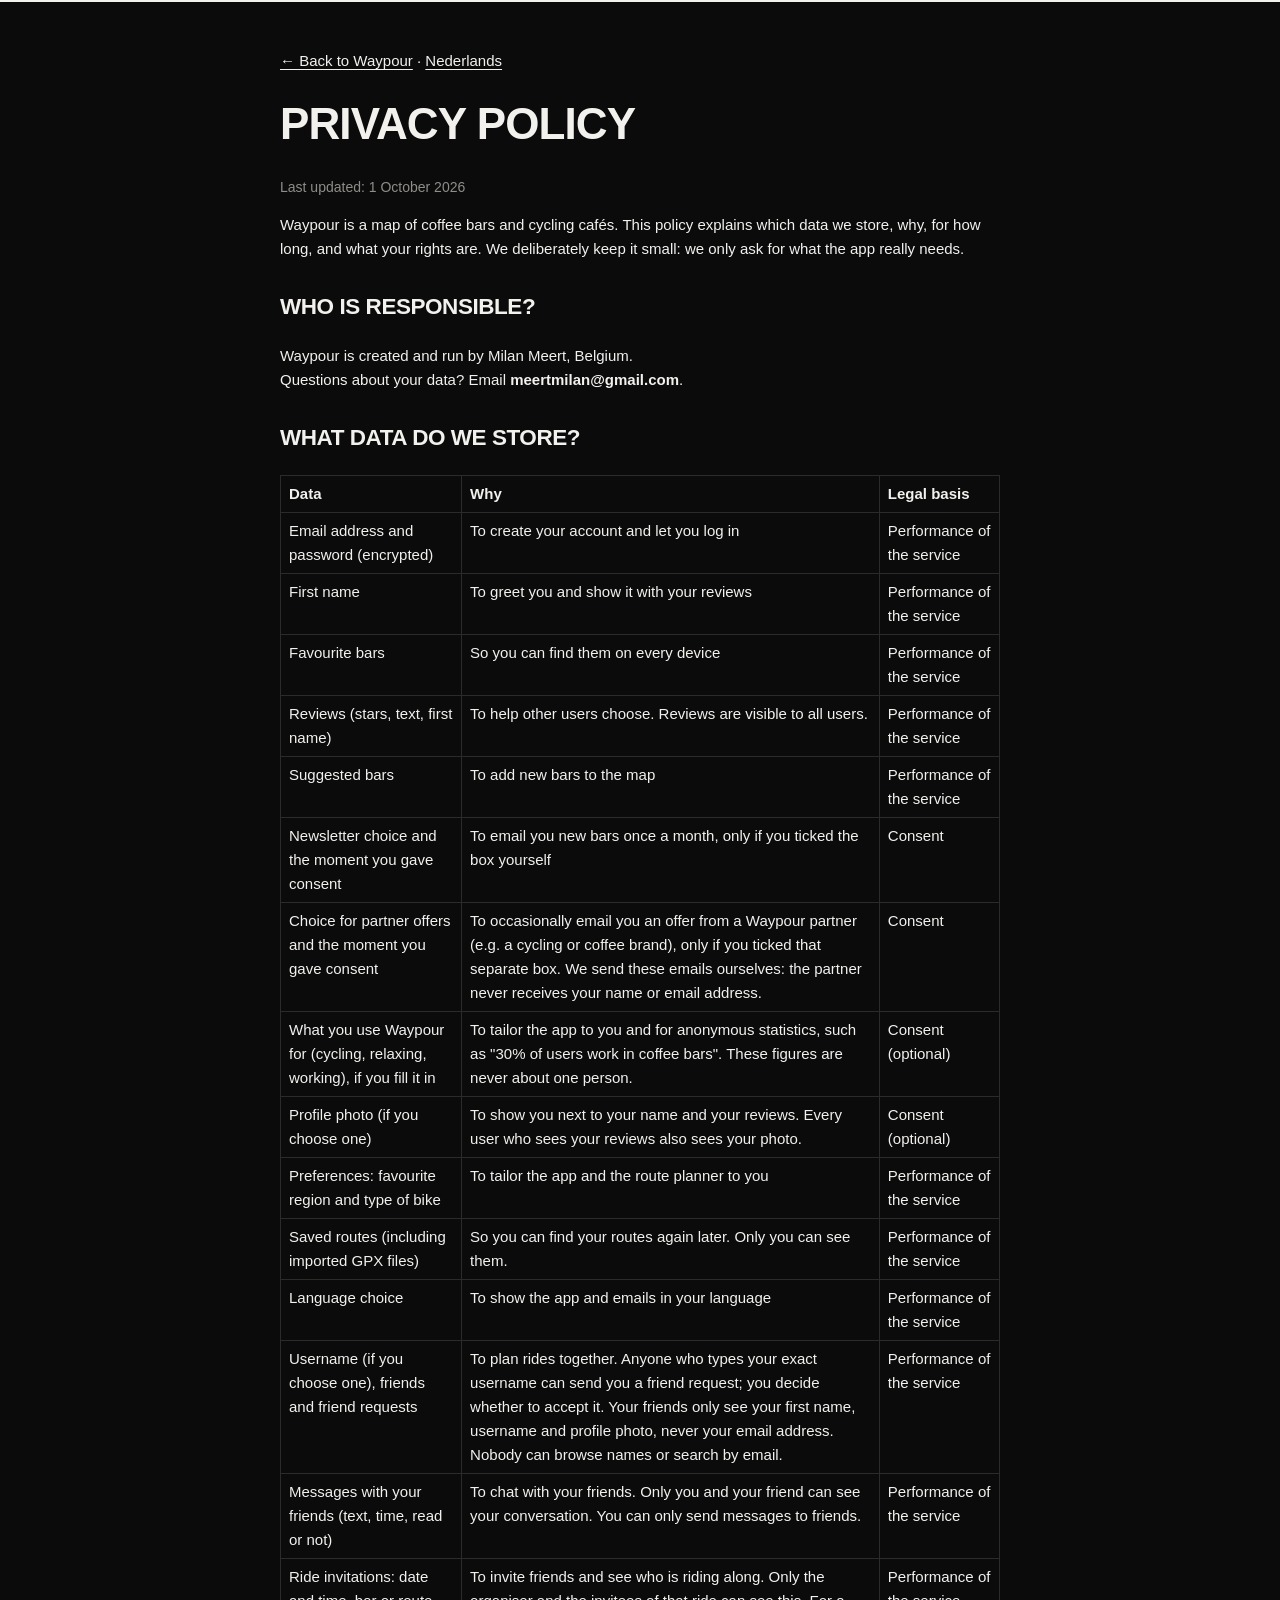
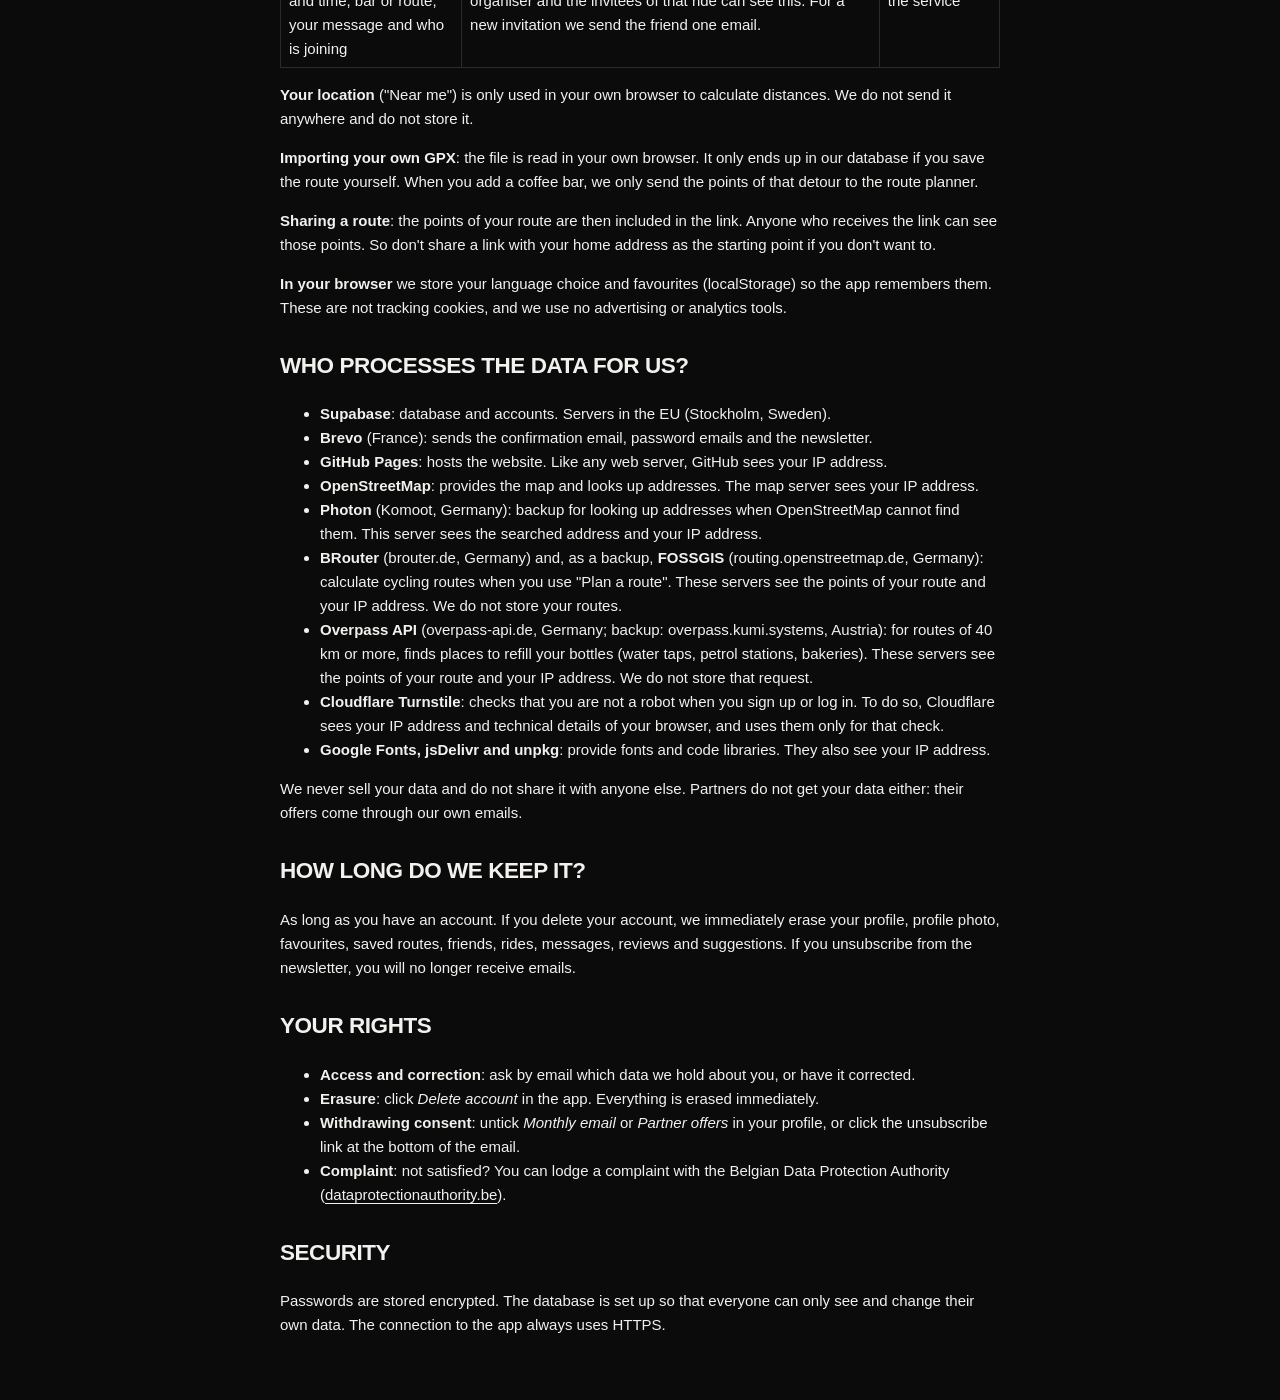
==== commit 82e49033: "Gebruikersnaam verplicht, berichten en kleinere foto" ====
--- a/privacy-en.html
+++ b/privacy-en.html
@@ -43,6 +43,7 @@
       <tr><td>Saved routes (including imported GPX files)</td><td>So you can find your routes again later. Only you can see them.</td><td>Performance of the service</td></tr>
       <tr><td>Language choice</td><td>To show the app and emails in your language</td><td>Performance of the service</td></tr>
       <tr><td>Username (if you choose one), friends and friend requests</td><td>To plan rides together. Anyone who types your exact username can send you a friend request; you decide whether to accept it. Your friends only see your first name, username and profile photo, never your email address. Nobody can browse names or search by email.</td><td>Performance of the service</td></tr>
+      <tr><td>Messages with your friends (text, time, read or not)</td><td>To chat with your friends. Only you and your friend can see your conversation. You can only send messages to friends.</td><td>Performance of the service</td></tr>
       <tr><td>Ride invitations: date and time, bar or route, your message and who is joining</td><td>To invite friends and see who is riding along. Only the organiser and the invitees of that ride can see this. For a new invitation we send the friend one email.</td><td>Performance of the service</td></tr>
     </table>
 
@@ -71,7 +72,7 @@
 
     <h2>How long do we keep it?</h2>
     <p>As long as you have an account. If you delete your account, we immediately erase your profile, profile photo, favourites, saved routes,
-    friends, rides, reviews and suggestions. If you unsubscribe from the newsletter, you will no longer receive emails.</p>
+    friends, rides, messages, reviews and suggestions. If you unsubscribe from the newsletter, you will no longer receive emails.</p>
 
     <h2>Your rights</h2>
     <ul>
--- a/style.css
+++ b/style.css
@@ -1353,3 +1353,66 @@
 #verzoekenLijst .avatar { width: 32px; height: 32px; }
 .naam { display: flex; flex-direction: column; min-width: 0; }
 .naam small { color: var(--grijs); font-size: 12px; }
+
+/* Een foto in een rond avatar-icoontje: altijd netjes passend, nooit groot */
+.avatar { overflow: hidden; }
+.avatar img { width: 100%; height: 100%; object-fit: cover; display: block; }
+
+/* ---------- Tabbladen in "Samen rijden" ---------- */
+.tabbladen { display: flex; gap: 4px; padding-top: 0 !important; padding-bottom: 0 !important; position: sticky; top: 84px; z-index: 1; background: var(--achtergrond); }
+.tabbladen button { flex: 1; border: none; border-bottom: 2px solid transparent; padding: 14px 6px; font-size: 11px; letter-spacing: 0.1em; color: var(--grijs); background: none; }
+.tabbladen button:hover { background: none; color: var(--tekst); }
+.tabbladen button.actief { color: var(--tekst); border-bottom-color: var(--tekst); }
+.tabbladen .teller, .gesprek .teller {
+  display: inline-block; min-width: 18px; height: 18px; padding: 0 5px; margin-left: 4px; border-radius: 9px;
+  background: #D9483B; color: #FFFFFF; font-size: 10px; line-height: 18px; text-align: center; letter-spacing: 0;
+}
+.tabbladen .teller[hidden] { display: none; }
+
+/* ---------- Berichten: lijst met gesprekken ---------- */
+#gesprekkenLijst { list-style: none; margin: 0; padding: 0; display: flex; flex-direction: column; }
+#gesprekkenLijst li.uitleg { font-size: 13px; color: var(--grijs); }
+.gesprek {
+  width: 100%; display: flex; align-items: center; gap: 12px; padding: 12px 0; border: none; border-bottom: 1px solid var(--lijn);
+  background: none; text-align: left; text-transform: none; letter-spacing: 0; font-family: inherit; font-size: 14px; color: var(--tekst);
+}
+.gesprek:hover { background: var(--vlak); color: var(--tekst); }
+.gesprek .avatar { width: 40px; height: 40px; }
+.gesprek .naam { flex: 1; }
+.gesprek .naam small { white-space: nowrap; overflow: hidden; text-overflow: ellipsis; max-width: 100%; display: block; }
+.gesprek.ongelezen .naam small { color: var(--tekst); font-weight: 600; }
+.gesprek .wanneer { flex: none; font-family: var(--cijfers); font-size: 11px; color: var(--grijs); }
+#nieuwGesprekBlok { margin-top: 22px; }
+#nieuwGesprekVrienden { display: flex; flex-wrap: wrap; gap: 8px; }
+.vriendChip { display: inline-flex; align-items: center; gap: 8px; padding: 6px 12px 6px 6px; font-size: 12px; text-transform: none; letter-spacing: 0; }
+#vriendenLijst .chatKnop { margin-left: auto; padding: 6px 10px; font-size: 14px; }
+#vriendenLijst .wegKnop { margin-left: 4px; font-size: 12px; }
+
+/* ---------- Het chatvenster ---------- */
+#chat { display: none; }
+#chat[open] { display: flex; flex-direction: column; height: min(640px, calc(100vh - 48px)); overflow: hidden; }
+#chat .profielKop { gap: 12px; }
+#chat .profielKop h2 { font-size: 20px; }
+#chat .profielKop .terug { margin-left: 0; font-size: 20px; }
+#chat .profielKop .naam { flex: 1; }
+#chat .avatar { width: 36px; height: 36px; }
+#chatBerichten { flex: 1; overflow-y: auto; display: flex; flex-direction: column; gap: 8px; }
+#chatBerichten .leeg { margin: auto; text-align: center; }
+.bericht { max-width: 78%; display: flex; flex-direction: column; gap: 2px; }
+.bericht p { margin: 0; padding: 9px 13px; font-size: 14px; line-height: 1.4; white-space: pre-wrap; overflow-wrap: anywhere; }
+.bericht small { font-family: var(--cijfers); font-size: 10px; color: var(--grijs); }
+.bericht.mijn { align-self: flex-end; align-items: flex-end; }
+.bericht.mijn p { background: var(--tekst); color: var(--achtergrond); border-radius: 16px 16px 4px 16px; }
+.bericht.hun { align-self: flex-start; }
+.bericht.hun p { background: var(--vlak); border: 1px solid var(--lijn); border-radius: 16px 16px 16px 4px; }
+#chatFormulier { display: flex; align-items: flex-end; gap: 8px; border-bottom: none !important; padding-top: 14px !important; padding-bottom: calc(14px + env(safe-area-inset-bottom)) !important; }
+#chatFormulier textarea {
+  flex: 1; font: inherit; font-size: 15px; color: var(--tekst); background: var(--vlak); border: 1px solid var(--lijn);
+  padding: 10px 12px; resize: none; max-height: 140px; border-radius: 18px;
+}
+#chatFormulier button { padding: 10px 16px; font-size: 11px; }
+.srAlleen { position: absolute; width: 1px; height: 1px; overflow: hidden; clip: rect(0 0 0 0); white-space: nowrap; }
+@media (max-width: 560px) {
+  #chat[open] { width: 100vw; max-width: 100vw; height: 100dvh; max-height: 100dvh; margin: 0; border: none; }
+  .tabbladen { top: 72px; }
+}
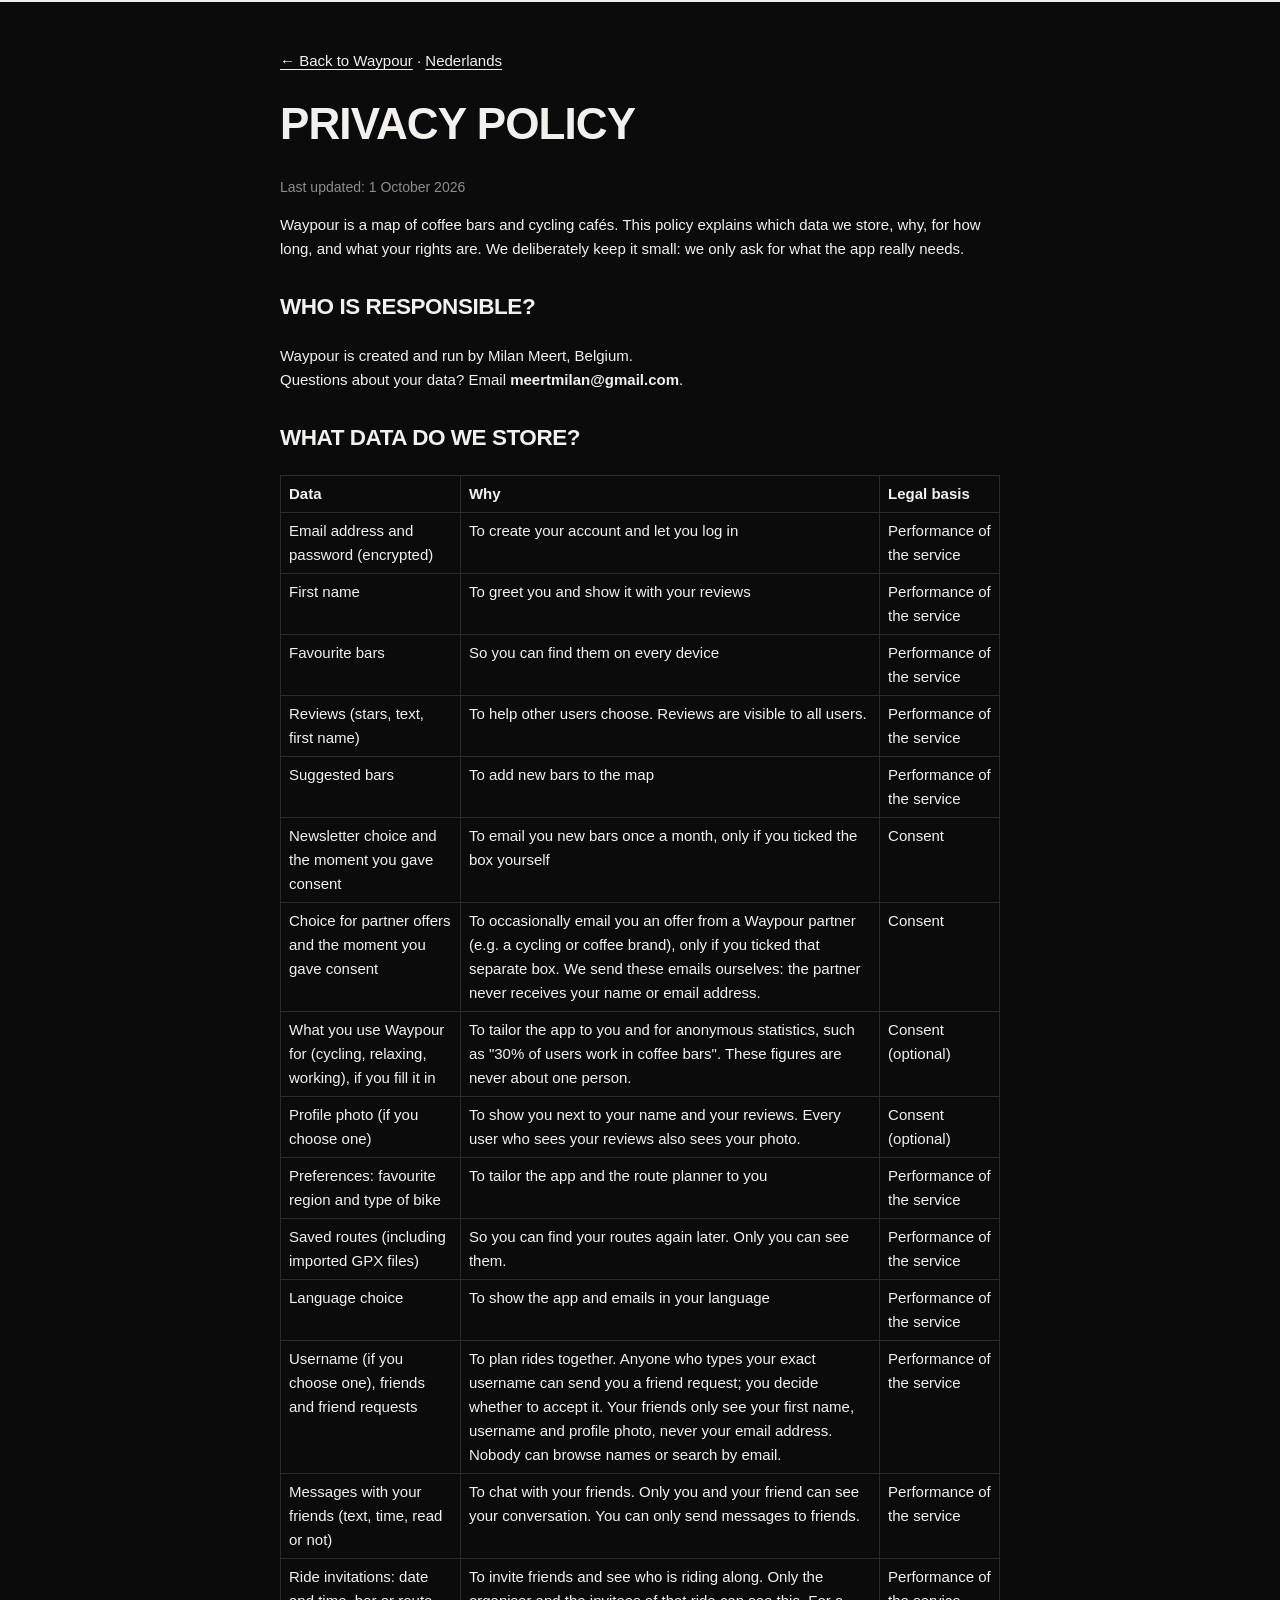
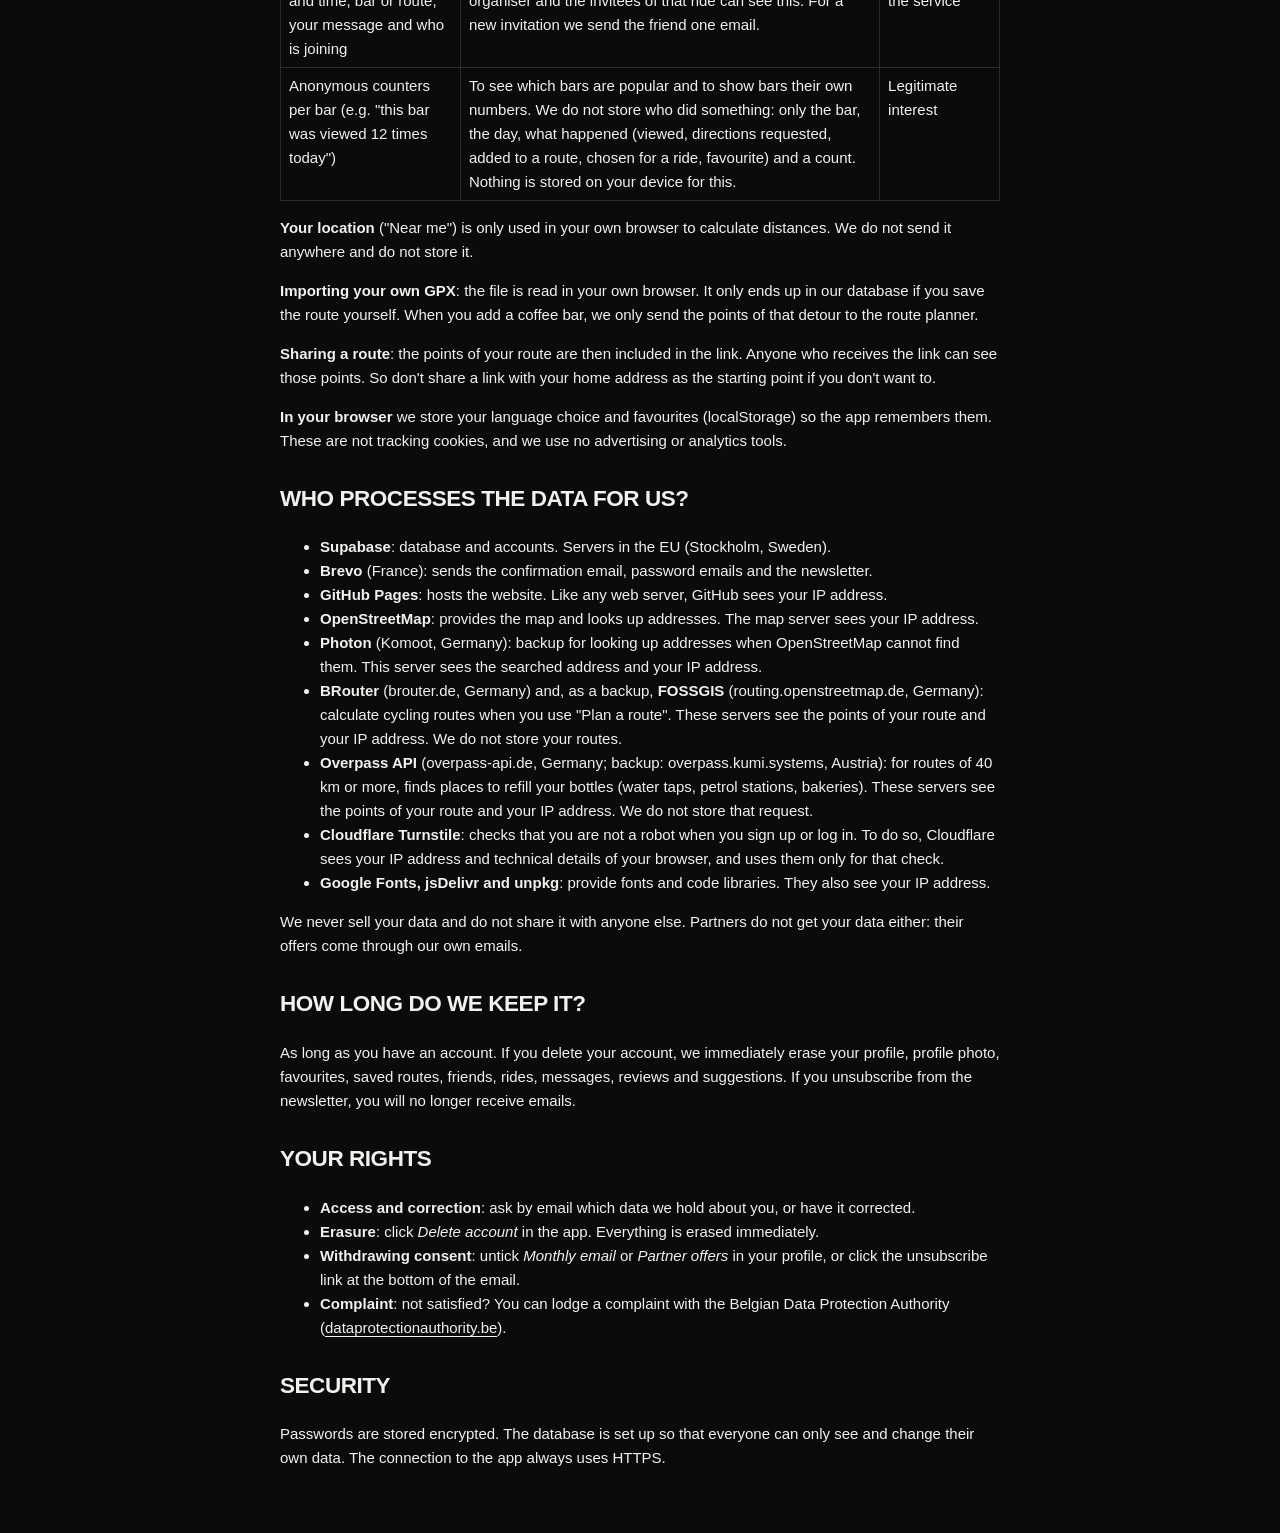
==== commit 1be9ec64: "Anonieme tellers per bar en cijfers voor de beheerder" ====
--- a/privacy-en.html
+++ b/privacy-en.html
@@ -45,6 +45,7 @@
       <tr><td>Username (if you choose one), friends and friend requests</td><td>To plan rides together. Anyone who types your exact username can send you a friend request; you decide whether to accept it. Your friends only see your first name, username and profile photo, never your email address. Nobody can browse names or search by email.</td><td>Performance of the service</td></tr>
       <tr><td>Messages with your friends (text, time, read or not)</td><td>To chat with your friends. Only you and your friend can see your conversation. You can only send messages to friends.</td><td>Performance of the service</td></tr>
       <tr><td>Ride invitations: date and time, bar or route, your message and who is joining</td><td>To invite friends and see who is riding along. Only the organiser and the invitees of that ride can see this. For a new invitation we send the friend one email.</td><td>Performance of the service</td></tr>
+      <tr><td>Anonymous counters per bar (e.g. "this bar was viewed 12 times today")</td><td>To see which bars are popular and to show bars their own numbers. We do not store who did something: only the bar, the day, what happened (viewed, directions requested, added to a route, chosen for a ride, favourite) and a count. Nothing is stored on your device for this.</td><td>Legitimate interest</td></tr>
     </table>
 
     <p><strong>Your location</strong> ("Near me") is only used in your own browser to calculate distances.
--- a/style.css
+++ b/style.css
@@ -1416,3 +1416,411 @@
   #chat[open] { width: 100vw; max-width: 100vw; height: 100dvh; max-height: 100dvh; margin: 0; border: none; }
   .tabbladen { top: 72px; }
 }
+
+/* =====================================================
+   RUSTIG ONTWERP – STAP 1: bovenbalk, zoekbalk en panelen
+   ===================================================== */
+
+/* ---------- Bovenbalk: klein logo links, ronde iconen rechts ---------- */
+#topbalk {
+  position: sticky; top: 0; z-index: 1100;
+  display: flex; align-items: center; gap: 12px;
+  height: 64px; padding: 0; margin: 0 0 8px;
+  border-bottom: none; background: var(--achtergrond);
+}
+#topbalk .merk {
+  display: inline-flex; align-items: center; gap: 8px;
+  color: var(--tekst); text-decoration: none;
+  font-family: var(--kop); font-weight: 800; font-size: 16px; letter-spacing: 0.08em;
+}
+#topbalk #talen { position: static; margin-left: auto; }
+#topbalk:has(#ingelogd:not([hidden])) #talen { display: none; }   /* ingelogd: taal staat in je profiel */
+#topbalk #ingelogd {
+  margin: 0 0 0 auto; padding: 0; border: none;
+  display: flex; align-items: center; gap: 8px;
+}
+#topbalk #ingelogd[hidden] { display: none; }
+
+.rondKnop {
+  position: relative; flex: none;
+  width: 44px; height: 44px; padding: 0; border-radius: 50%;
+  border: 1px solid var(--lijn); background: none; color: var(--tekst);
+  display: inline-flex; align-items: center; justify-content: center;
+  letter-spacing: 0; text-transform: none;
+}
+.rondKnop:hover { background: var(--vlak); color: var(--tekst); border-color: var(--grijs); }
+.rondKnop[hidden] { display: none; }
+#topbalk .rondKnop .teller {
+  position: absolute; top: -3px; right: -3px;
+  min-width: 18px; height: 18px; padding: 0 5px; border-radius: 9px;
+  background: #D9483B; color: #FFFFFF;
+  font-family: var(--lettertype); font-size: 10px; font-weight: 700; line-height: 18px; text-align: center;
+}
+#topbalk .rondKnop .teller[hidden] { display: none; }
+#topbalk #profielKnop { padding: 0; gap: 0; border: none; }
+#topbalk #profielKnop .avatar { width: 42px; height: 42px; font-size: 15px; }
+
+/* ---------- Zoekbalk en knoppen eronder ---------- */
+#filters { display: flex; flex-direction: column; align-items: stretch; gap: 10px; margin-bottom: 18px; }
+.zoekVeld {
+  display: flex; align-items: center; gap: 10px;
+  max-width: 640px; height: 48px; padding: 0 16px;
+  border-radius: 24px; border: 1px solid var(--lijn); background: var(--vlak); color: var(--grijs);
+}
+.zoekVeld:focus-within { border-color: var(--grijs); }
+.zoekVeld #zoek {
+  flex: 1; min-width: 0; max-width: none; padding: 0; border: none; background: none;
+  font-size: 15px; color: var(--tekst);
+}
+.zoekVeld #zoek:focus { outline: none; }
+
+.chips { display: flex; flex-wrap: wrap; gap: 8px; }
+.chip,
+#filters .chip {
+  flex: none; display: inline-flex; align-items: center; justify-content: flex-start; gap: 6px;
+  height: 38px; padding: 0 14px; border-radius: 19px;
+  border: 1px solid var(--lijn); background: none; color: var(--tekst);
+  font-family: var(--lettertype); font-size: 13px; font-weight: 500; letter-spacing: 0; text-transform: none;
+  white-space: nowrap;
+}
+.chip:hover, #filters .chip:hover { border-color: var(--grijs); background: var(--vlak); color: var(--tekst); }
+.chip.actief, #filters .chip.actief, #dichtbijKnop.chip.actief, #routeKnop.chip.actief {
+  background: var(--tekst); border-color: var(--tekst); color: var(--achtergrond);
+}
+#dichtbijKnop.chip::after { content: none; }   /* geen pijltje zoals bij de grote knoppen */
+
+/* ---------- Panelen voor regio en filters ---------- */
+dialog.paneel { width: min(520px, calc(100vw - 32px)); }
+dialog.paneel .paneelVoet { position: sticky; bottom: 0; background: var(--achtergrond); border-bottom: none; }
+.hoofdKnop, dialog.paneel .hoofdKnop {
+  width: 100%; height: 52px; border-radius: 14px; border: none;
+  background: var(--tekst); color: var(--achtergrond);
+  font-family: var(--lettertype); font-size: 15px; font-weight: 600; letter-spacing: 0; text-transform: none;
+}
+.hoofdKnop:hover { background: var(--tekst); color: var(--achtergrond); opacity: 0.9; }
+
+/* Landen en steden: rustige knopjes in plaats van grote genummerde woorden */
+#regioVenster #landen, #regioVenster #steden {
+  display: flex; flex-wrap: wrap; gap: 8px; margin: 0;
+  -webkit-mask-image: none; mask-image: none; overflow: visible;
+}
+#regioVenster #landen { padding-bottom: 14px; margin-bottom: 14px; border-bottom: 1px solid var(--lijn); }
+#regioVenster #landen[hidden], #regioVenster #steden[hidden] { display: none; }
+#regioVenster #landen button, #regioVenster #steden button {
+  display: inline-flex; align-items: center; height: 40px; padding: 0 16px;
+  border: 1px solid var(--lijn); border-radius: 20px; background: none; color: var(--tekst);
+  font-family: var(--lettertype); font-size: 14px; font-weight: 500; letter-spacing: 0; text-transform: none;
+}
+#regioVenster #landen button::before, #regioVenster #steden button::before { content: none; }
+#regioVenster #landen button:hover, #regioVenster #steden button:hover { border-color: var(--grijs); background: var(--vlak); }
+#regioVenster #landen button.actief, #regioVenster #steden button.actief {
+  background: var(--tekst); border-color: var(--tekst); color: var(--achtergrond);
+}
+#regioVenster #regioBeheer { margin: 16px 0 0; }
+
+/* Filters: dezelfde rustige knopjes */
+#filterVenster #kenmerkFilters {
+  display: flex; flex-wrap: wrap; gap: 8px; margin: 0;
+  -webkit-mask-image: none; mask-image: none; overflow: visible;
+}
+#filterVenster #kenmerkFilters button {
+  height: 40px; padding: 0 16px; border-radius: 20px; border: 1px solid var(--lijn);
+  font-family: var(--lettertype); font-size: 14px; font-weight: 500; letter-spacing: 0; text-transform: none;
+}
+#filterVenster #kenmerkFilters button.actief { background: var(--tekst); border-color: var(--tekst); color: var(--achtergrond); }
+#filterVenster #filterUitleg { margin: 16px 0 0; }
+
+@media (max-width: 560px) {
+  #topbalk { height: 60px; }
+  #filters { display: flex; }
+  .zoekVeld { max-width: none; }
+  /* De knopjes: één rij om opzij te vegen */
+  .chips {
+    flex-wrap: nowrap; overflow-x: auto; scrollbar-width: none;
+    margin: 0 -16px; padding: 0 16px;
+  }
+  .chips::-webkit-scrollbar { display: none; }
+  #filters .chip { padding: 0 14px; font-size: 13px; }
+  /* Panelen schuiven van onder open, over de hele breedte */
+  dialog.paneel {
+    width: 100vw; max-width: 100vw; margin: auto 0 0; max-height: 85dvh;
+    border: none; border-radius: 20px 20px 0 0;
+  }
+  dialog.paneel .paneelVoet { padding-bottom: calc(18px + env(safe-area-inset-bottom)); }
+}
+#topbalk #rittenKnop, #topbalk #inboxKnop { padding: 0; font-size: inherit; }
+
+/* =====================================================
+   RUSTIG ONTWERP – STAP 2a: eenvoudige kaartjes en beheer-modus
+   ===================================================== */
+
+/* Beheer-modus uit: geen beheerblokken (je ziet de app zoals gebruikers) */
+body:not(.beheerModus) #formulier,
+body:not(.beheerModus) #importBlok,
+body:not(.beheerModus) #voorstellenBeheer,
+body:not(.beheerModus) #regioBeheer { display: none !important; }
+#beheerKnop[hidden] { display: none; }
+
+/* Geen nummers meer voor de bars */
+#lijst > li { padding-left: 0; }
+#lijst > li::before { content: none; }
+
+/* Een kaartje: naam, adres, afstand en één korte regel */
+#lijst > li { padding-top: 18px; padding-bottom: 18px; cursor: pointer; }
+#lijst h3 {
+  font-family: var(--kop); font-size: 18px; font-weight: 700;
+  letter-spacing: -0.01em; text-transform: none; margin: 0 40px 2px 0;
+}
+#lijst > li.gekozen h3 { color: var(--tekst); }
+#lijst small { font-size: 13px; }
+#lijst .afstand { margin-left: 6px; font-size: 13px; color: var(--grijs); }
+#lijst .afstand::before { content: "· "; }
+#lijst .kort { margin-top: 6px; font-size: 13px; color: #BDBCB7; }
+#lijst .kort .open { color: #6FCF8E; }
+#lijst .kort .dicht { color: var(--grijs); }
+#lijst .kort .punt { color: var(--grijs); }
+#lijst .kort:empty { display: none; }
+
+/* Alles verder (tekstje, uren, knoppen, reviews) pas na een klik op de bar */
+#lijst > li:not(.gekozen) .detail { display: none; }
+#lijst > li.gekozen .kort { display: none; }
+#lijst .detail { cursor: auto; }
+#lijst > li.gekozen { background: var(--vlak); padding-left: 14px; padding-right: 14px; margin: 0 -14px; }
+
+/* Foto: klein vierkant rechts, zoals in het ontwerp */
+#lijst .foto {
+  float: right; width: 72px; height: 72px; aspect-ratio: auto; margin: 0 0 8px 14px;
+  border-radius: 12px; object-fit: cover; filter: none;
+}
+#lijst > li.gekozen .foto { width: 100%; height: 180px; float: none; margin: 0 0 14px; }
+#lijst > li:has(.foto) .ster { top: 18px; right: 96px; color: var(--tekst); text-shadow: none; }
+#lijst > li.gekozen:has(.foto) .ster { top: 30px; right: 26px; color: #FFFFFF; text-shadow: 0 1px 4px rgba(0,0,0,.5); }
+#lijst > li:has(.foto) h3 { margin-right: 0; }
+
+@media (max-width: 560px) {
+  #lijst > li { padding: 16px 0; }
+  #lijst .foto { width: 64px; height: 64px; }
+  #lijst > li:has(.foto) .ster { top: 16px; right: 80px; }
+  #lijst > li.gekozen { padding-left: 14px; padding-right: 14px; }
+  #lijst > li.gekozen .foto { height: 160px; }
+}
+
+/* =====================================================
+   RUSTIG ONTWERP – STAP 2b: kaart als hoofdscherm, schuifpaneel, bar-scherm
+   ===================================================== */
+
+/* ---------- Rustigere knoppen overal: gewone letters, zachte hoeken ---------- */
+button {
+  border-color: var(--lijn); border-radius: 10px;
+  font-family: var(--lettertype); font-size: 13px; font-weight: 500; letter-spacing: 0; text-transform: none;
+}
+button:hover { background: var(--vlak); color: var(--tekst); border-color: var(--grijs); }
+button.actief, button.actief:hover { background: var(--tekst); border-color: var(--tekst); color: var(--achtergrond); }
+.ster, .ster:hover { border-radius: 0; background: none; }
+
+/* ---------- De lijst: kopje met titel en aantal ---------- */
+#lijstKop {
+  position: sticky; top: 0; z-index: 5;
+  display: flex; flex-direction: column; gap: 10px;
+  padding: 18px 0 12px; background: var(--achtergrond);
+}
+#lijstKop .greep { display: none; }
+.lijstTitel { display: flex; align-items: baseline; justify-content: space-between; gap: 12px; }
+#lijstTitel {
+  margin: 0; font-family: var(--kop); font-size: 22px; font-weight: 700; letter-spacing: -0.01em; text-transform: none;
+}
+#teller, #lijstKop #teller {
+  display: inline; margin: 0; flex: none;
+  font-family: var(--lettertype); font-size: 12px; font-weight: 400; letter-spacing: 0; text-transform: none; color: var(--grijs);
+}
+#teller::after { content: none; }
+.terugKnop {
+  align-self: flex-start; display: inline-flex; align-items: center; gap: 6px;
+  height: 40px; padding: 0 16px 0 10px; border-radius: 20px; font-size: 14px;
+}
+.terugKnop[hidden] { display: none; }
+body.barOpen .lijstTitel { display: none; }
+
+/* ---------- Een bar open: alleen die bar, als eigen scherm ---------- */
+body.barOpen #lijst > li:not(.gekozen),
+body.barOpen #routePaneel, body.barOpen #formulier, body.barOpen #importBlok,
+body.barOpen #voorstellenBeheer, body.barOpen #voorstelBlok, body.barOpen #lijstVak > footer { display: none !important; }
+
+#lijst > li.gekozen { margin: 0; padding: 0 0 28px; background: none; border-bottom: none; cursor: auto; }
+#lijst > li.gekozen:hover { background: none; }
+#lijst > li.gekozen .foto {
+  float: none; display: block; width: 100%; height: 230px; margin: 2px 0 18px; border-radius: 16px; object-fit: cover;
+}
+#lijst > li.gekozen h3 { margin: 0 52px 4px 0; font-size: 28px; font-weight: 800; letter-spacing: -0.02em; line-height: 1.15; }
+#lijst > li.gekozen small, #lijst > li.gekozen .afstand { font-size: 14px; }
+/* Ster: rond knopje, op de foto als er een is */
+#lijst > li.gekozen .ster, #lijst > li.gekozen:has(.foto) .ster {
+  top: 0; right: 0; width: 44px; height: 44px; border-radius: 50%;
+  display: inline-flex; align-items: center; justify-content: center;
+  background: var(--vlak); color: var(--tekst); font-size: 20px; text-shadow: none;
+}
+#lijst > li.gekozen:has(.foto) .ster { top: 14px; right: 14px; background: var(--achtergrond); }
+
+/* Labels als zachte pilletjes */
+#lijst .detail .labels { margin-top: 14px; gap: 6px; }
+#lijst .detail .label {
+  padding: 5px 10px; border: none; border-radius: 999px; background: #1C1C1B; color: #DCDBD6;
+  font-family: var(--lettertype); font-size: 12px; font-weight: 500; letter-spacing: 0; text-transform: none;
+}
+#lijst .detail .label.open { background: #1E2A22; color: #8FE0A6; }
+#lijst .detail .label.nieuwLabel { background: var(--tekst); color: var(--achtergrond); }
+#lijst .detail .label.verborgenLabel { background: none; border: 1px dashed var(--lijn); }
+#lijst .detail .info { margin: 14px 0 0; max-width: none; font-size: 15px; line-height: 1.55; color: #CFCEC9; }
+
+/* Twee hoofdknoppen naast elkaar */
+.hoofdActies { display: grid; grid-auto-flow: column; grid-auto-columns: minmax(0, 1fr); gap: 10px; margin-top: 18px; }
+.knopHoofd, .knopTwee {
+  display: flex; align-items: center; justify-content: center; gap: 8px;
+  height: 50px; padding: 0 12px; border-radius: 14px;
+  font-family: var(--lettertype); font-size: 15px; font-weight: 600; letter-spacing: 0; text-transform: none; text-decoration: none;
+}
+.knopHoofd, .knopHoofd:hover { background: var(--tekst); color: var(--achtergrond); }
+.knopHoofd:hover { opacity: 0.9; }
+.knopTwee { border: 1px solid #3A3A38; background: none; color: var(--tekst); }
+/* "In route" (alleen als Route plannen aanstaat) */
+#lijst .detail > .routeToevoegen {
+  width: 100%; height: 46px; margin-top: 10px; padding: 0 14px; border: 1px solid var(--tekst); border-radius: 14px;
+  font-size: 14px; color: var(--tekst);
+}
+
+/* Rustige rijen: openingsuren, reviews */
+.rijen { margin-top: 18px; border-top: 1px solid #222220; }
+#lijst .rijen .uren { margin: 0; border-bottom: 1px solid #222220; font-size: 15px; }
+#lijst .rijen .uren summary, .rij {
+  display: flex; align-items: center; justify-content: space-between; gap: 12px;
+  min-height: 54px; padding: 0; list-style: none;
+  font-family: var(--lettertype); font-size: 15px; font-weight: 400; letter-spacing: 0; text-transform: none; color: var(--tekst);
+}
+#lijst .rijen .uren summary::after { content: none; }
+.rij { width: 100%; border: none; border-bottom: 1px solid #222220; border-radius: 0; background: none; text-align: left; }
+.rij:hover { background: none; border-color: #222220; }
+.rijen .waarde { color: var(--grijs); font-size: 13px; text-align: right; }
+.rijen .uren .waarde::after { content: " ›"; display: inline-block; margin-left: 2px; transition: transform .15s; }
+.rijen .uren[open] .waarde::after { transform: rotate(90deg); }
+.rijen .uren .waarde.open { color: #8FE0A6; }
+#lijst .rijen .uren ul { margin: 0 0 14px; max-width: none; }
+#lijst .rijen .reviews { margin: 0; padding: 12px 0; border-bottom: 1px solid #222220; }
+
+/* Knoppen van de beheerder: apart, onderaan */
+.beheerActies { display: flex; flex-wrap: wrap; gap: 8px; margin-top: 20px; padding-top: 16px; border-top: 1px dashed var(--lijn); }
+.beheerActies button { height: 36px; padding: 0 12px; font-size: 13px; }
+.beheerActies .wis:hover { color: #E07A6F; border-color: #E07A6F; }
+
+/* ---------- Bar voorstellen: rustig, onderaan de lijst ---------- */
+#voorstelBlok { margin: 18px 0 8px; }
+#voorstelKnop {
+  width: 100%; height: 48px; justify-content: center; border: 1px dashed var(--lijn); border-radius: 14px;
+  color: var(--grijs); font-size: 14px;
+}
+#voorstelKnop::after { content: none; }
+#voorstelKnop:hover { color: var(--tekst); border-color: var(--grijs); background: none; }
+
+/* ---------- Zwevende knoppen op de kaart ---------- */
+#kaartVak { position: relative; }
+.kaartKnoppen { position: absolute; z-index: 1000; display: flex; gap: 10px; pointer-events: none; }
+.kaartKnoppen > * { pointer-events: auto; }
+.rondKnop.zweef { width: 48px; height: 48px; background: var(--achtergrond); border-color: var(--achtergrond); box-shadow: 0 4px 16px rgba(0,0,0,.3); }
+.rondKnop.zweef:hover { background: var(--vlak); }
+.zweefKnop {
+  display: inline-flex; align-items: center; gap: 8px; height: 48px; padding: 0 18px; border-radius: 24px;
+  border: none; background: var(--achtergrond); color: var(--tekst); box-shadow: 0 4px 16px rgba(0,0,0,.3);
+  font-size: 14px; font-weight: 600;
+}
+.zweefKnop:hover { background: var(--vlak); }
+.zweefKnop.actief, .zweefKnop.actief:hover { background: var(--tekst); color: var(--achtergrond); }
+
+#lijstVak > footer { margin: 24px 0 0; padding: 16px 0 0; }
+
+/* ---------- Computer: lijst links, kaart rechts, zo hoog als het scherm ---------- */
+@media (min-width: 861px) {
+  body:has(#app:not([hidden])) { padding-bottom: 0; }
+  #app main {
+    display: grid; grid-template-columns: minmax(340px, 420px) minmax(0, 1fr); gap: 0; align-items: stretch;
+    height: calc(100dvh - var(--boven, 170px));
+    margin: 0 calc(-1 * clamp(16px, 4vw, 48px));
+    border-top: 1px solid var(--lijn);
+  }
+  #lijstVak {
+    order: 1; min-height: 0; overflow-y: auto; overscroll-behavior: contain;
+    padding: 0 24px 24px clamp(16px, 4vw, 48px); border-right: 1px solid var(--lijn);
+  }
+  #kaartVak { order: 2; height: 100%; }
+  #kaartVak #kaart { position: absolute; inset: 0; height: auto; min-height: 0; }
+  .kaartKnoppen { top: 16px; right: 16px; flex-direction: row-reverse; }
+  #filters { margin-bottom: 14px; }
+}
+
+/* ---------- Gsm: kaart over het hele scherm, lijst als schuifpaneel ---------- */
+@media (max-width: 860px) {
+  body:has(#app:not([hidden])) { overflow: hidden; overscroll-behavior: none; padding-bottom: 0; }
+  #app main { display: block; }
+  #filters { margin-bottom: 0; }
+
+  #kaartVak { position: fixed; left: 0; right: 0; top: var(--boven, 170px); bottom: 0; z-index: 1; }
+  #kaartVak #kaart { position: absolute; inset: 0; height: auto; min-height: 0; }
+  #kaartVak .leaflet-control-zoom { display: none; }   /* zoomen met twee vingers */
+  #kaartVak .leaflet-bottom { bottom: min(var(--vel, 46vh), 70%); transition: bottom .28s cubic-bezier(.2, .8, .2, 1); }
+
+  /* Knoppen net boven het paneel: locatie links, route rechts */
+  .kaartKnoppen {
+    left: 12px; right: 12px; bottom: calc(min(var(--vel, 46vh), 70%) + 12px);
+    justify-content: space-between; align-items: flex-end;
+    transition: bottom .28s cubic-bezier(.2, .8, .2, 1);
+  }
+
+  #lijstVak {
+    position: fixed; left: 0; right: 0; bottom: 0; z-index: 1050;
+    height: var(--vel, 46vh); max-height: calc(100dvh - var(--boven, 170px));
+    overflow-y: auto; overscroll-behavior: contain;
+    padding: 0 16px calc(24px + env(safe-area-inset-bottom));
+    background: var(--achtergrond); border-radius: 20px 20px 0 0;
+    box-shadow: 0 -8px 30px rgba(0, 0, 0, .35);
+    transition: height .28s cubic-bezier(.2, .8, .2, 1);
+  }
+  /* Tijdens het slepen beweegt alles meteen mee */
+  html.sleept #lijstVak, html.sleept .kaartKnoppen, html.sleept #kaartVak .leaflet-bottom,
+  html.geenAnimatie #lijstVak, html.geenAnimatie .kaartKnoppen, html.geenAnimatie #kaartVak .leaflet-bottom { transition: none; }
+  #lijstKop { margin: 0 -16px; padding: 8px 16px 12px; touch-action: none; cursor: grab; border-radius: 20px 20px 0 0; }
+  #lijstKop .greep { display: block; width: 40px; height: 4px; margin: 0 auto 4px; border-radius: 2px; background: #3A3A38; }
+  #lijstTitel { font-size: 20px; }
+  #lijst > li.gekozen .foto { height: 200px; }
+  #lijst > li.gekozen h3 { font-size: 26px; }
+}
+#lijst { border-top: 1px solid var(--lijn); }
+body.barOpen #lijst { border-top: none; }
+@media (min-width: 861px) {
+  /* Computer: zoekbalk en knoppen op één rij */
+  #filters { flex-direction: row; align-items: center; gap: 12px; }
+  #filters .zoekVeld { flex: 0 1 420px; height: 44px; }
+}
+
+/* ---------- Cijfers per bar (beheer-modus, cijfers.js) ---------- */
+.barCijfers { margin-top: 20px; padding: 16px; border: 1px dashed var(--lijn); border-radius: 14px; }
+.barCijfers h4 { margin: 0 0 12px; font-family: var(--lettertype); font-size: 13px; font-weight: 600; color: var(--grijs); }
+.cijferTegels { display: grid; grid-template-columns: repeat(5, minmax(0, 1fr)); gap: 8px; font-size: 12px; color: var(--grijs); }
+.cijferTegels .tegel { display: flex; flex-direction: column; gap: 2px; padding: 10px 8px; border-radius: 10px; background: var(--vlak); min-width: 0; }
+.cijferTegels b { font-family: var(--kop); font-size: 20px; font-weight: 700; color: var(--tekst); }
+.cijferTegels span { font-size: 11px; white-space: nowrap; overflow: hidden; text-overflow: ellipsis; }
+.rapportKnoppen { display: flex; flex-wrap: wrap; gap: 8px; margin-top: 12px; }
+.rapportKnoppen button { height: 36px; padding: 0 12px; }
+.rapportMelding { display: block; margin-top: 8px; font-size: 12px; color: var(--grijs); }
+.rapportMelding:empty { display: none; }
+@media (max-width: 420px) { .cijferTegels { grid-template-columns: repeat(3, minmax(0, 1fr)); } }
+
+#cijfersKnop[hidden] { display: none; }
+#cijfersPeriode { margin: 0; flex-wrap: wrap; overflow: visible; padding: 0; }
+#cijfersTabel { overflow-x: auto; margin: 0 0 16px; }
+.cijferTabel { width: 100%; border-collapse: collapse; font-size: 13px; }
+.cijferTabel th, .cijferTabel td { padding: 9px 8px; border-bottom: 1px solid var(--lijn); text-align: right; white-space: nowrap; }
+.cijferTabel th:first-child, .cijferTabel td:first-child { text-align: left; white-space: normal; padding-left: 0; }
+.cijferTabel th { font-weight: 500; color: var(--grijs); font-size: 12px; }
+.cijferTabel td { font-variant-numeric: tabular-nums; }
+.cijferTabel tr.totaal td { font-weight: 700; }
+#cijfersCsv { height: 40px; }
+#lijst .cijferTegels { grid-template-columns: repeat(auto-fill, minmax(74px, 1fr)); }
+#lijst .cijferTegels span { font-family: var(--lettertype); font-size: 11px; letter-spacing: 0; text-transform: none; color: var(--grijs); }
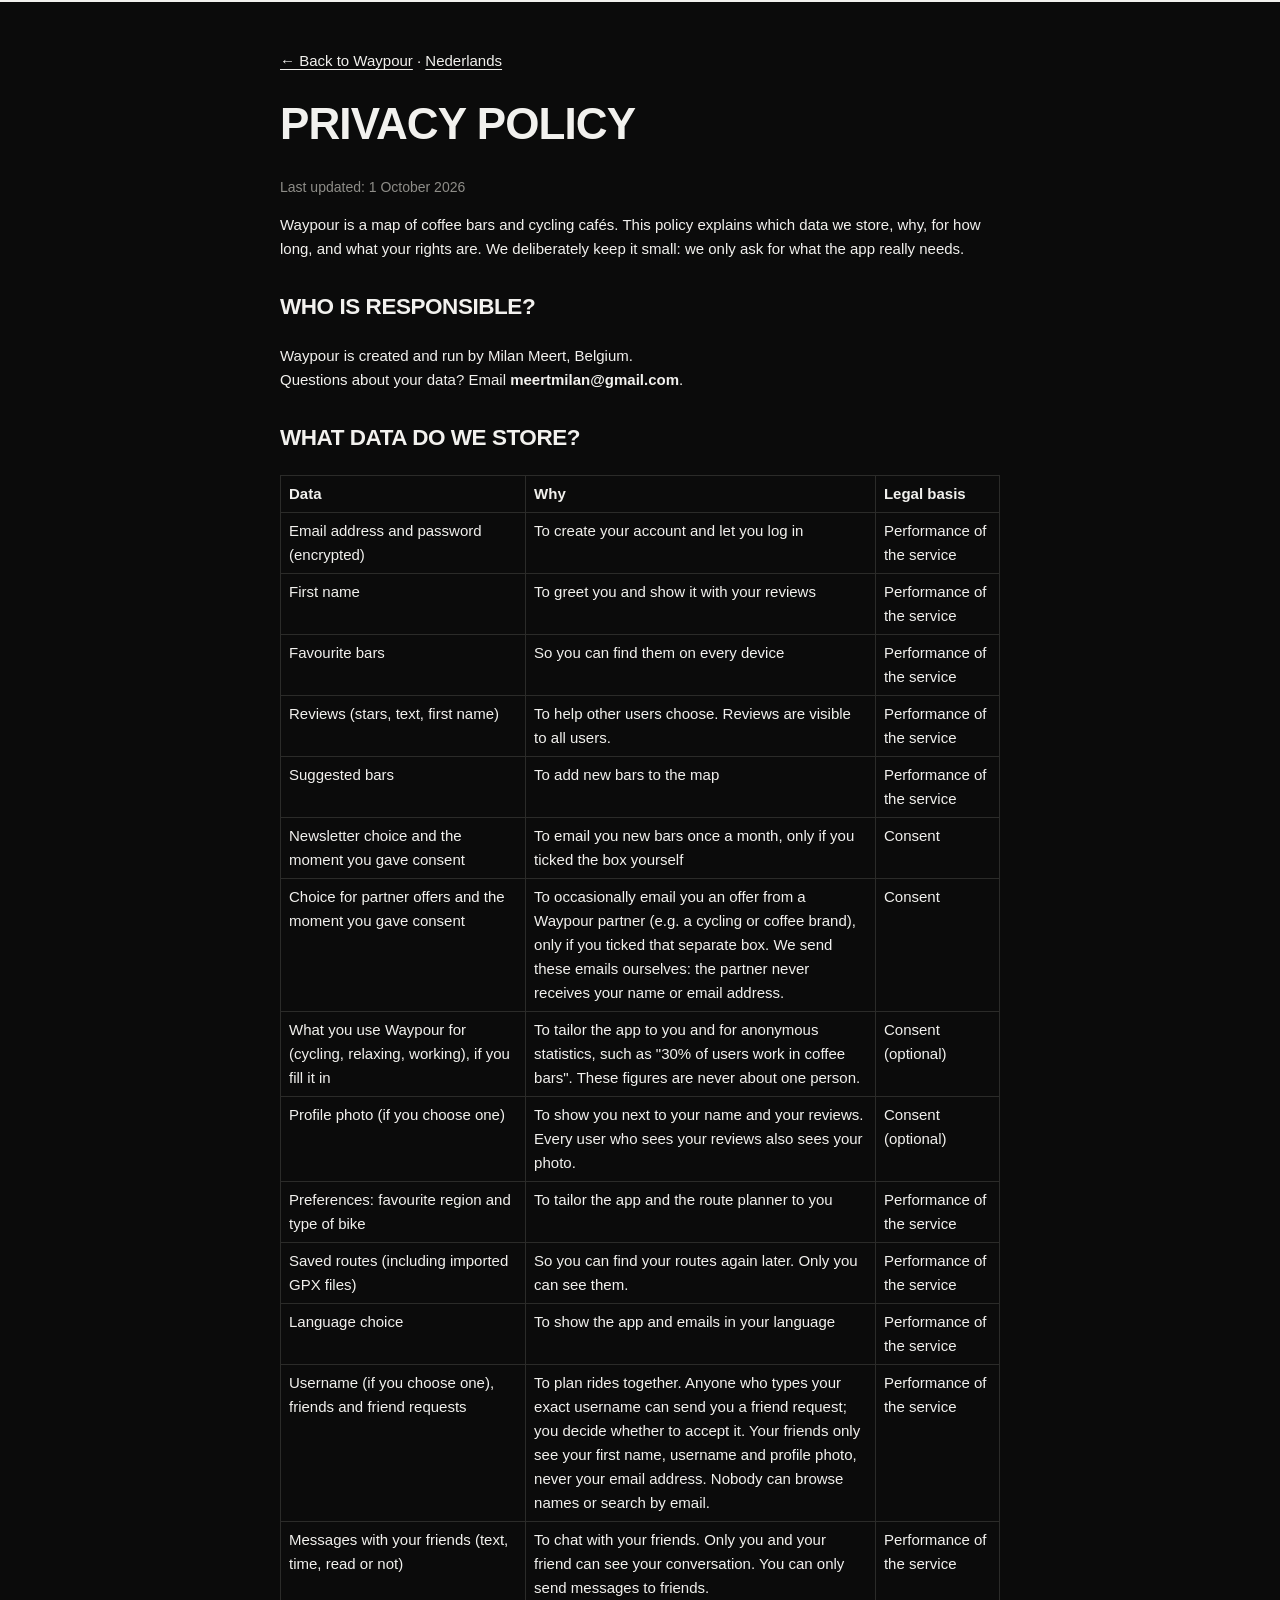
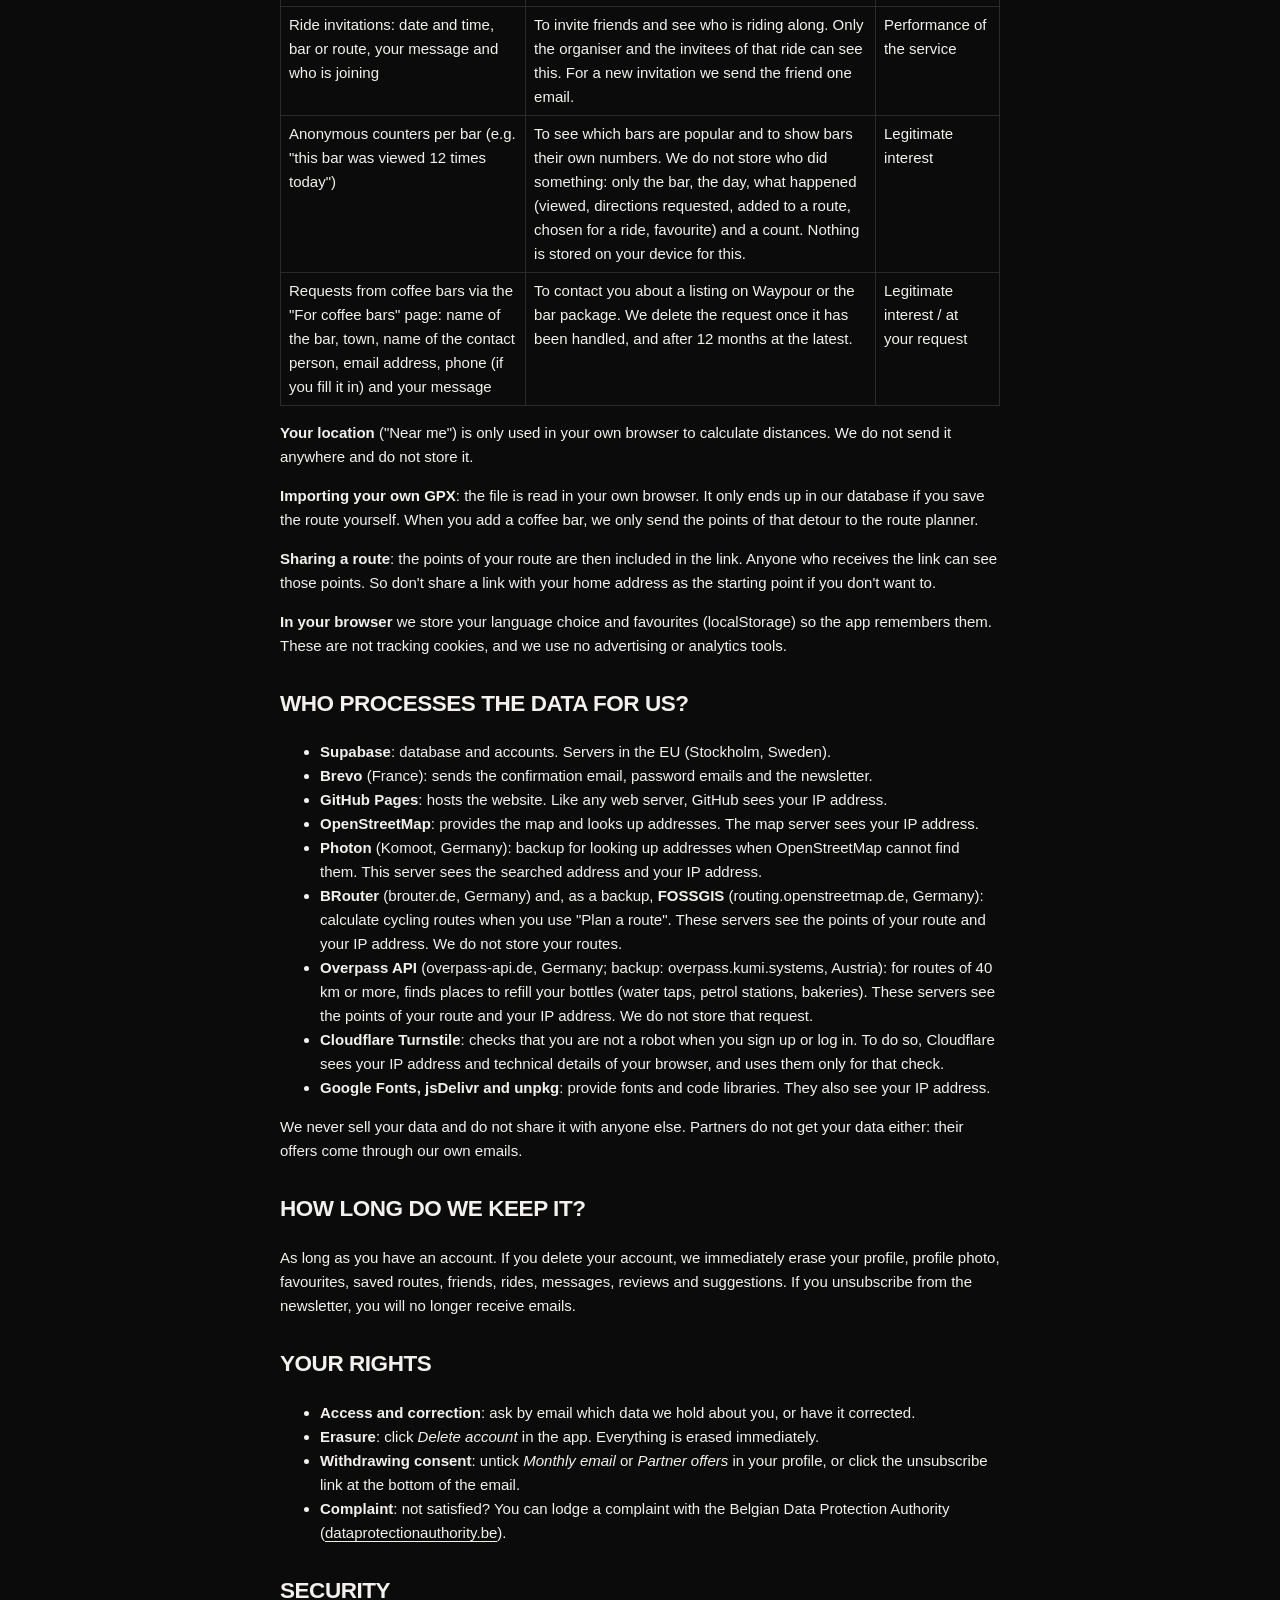
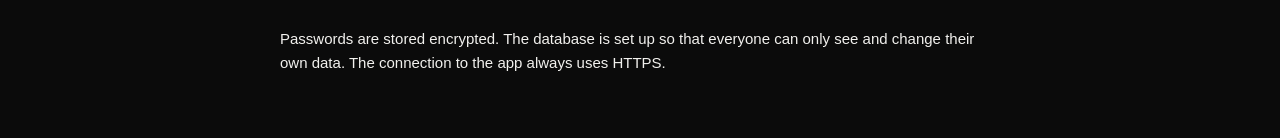
==== commit 31d0a984: "Pagina Voor koffiebars met aanmeldformulier" ====
--- a/privacy-en.html
+++ b/privacy-en.html
@@ -46,6 +46,7 @@
       <tr><td>Messages with your friends (text, time, read or not)</td><td>To chat with your friends. Only you and your friend can see your conversation. You can only send messages to friends.</td><td>Performance of the service</td></tr>
       <tr><td>Ride invitations: date and time, bar or route, your message and who is joining</td><td>To invite friends and see who is riding along. Only the organiser and the invitees of that ride can see this. For a new invitation we send the friend one email.</td><td>Performance of the service</td></tr>
       <tr><td>Anonymous counters per bar (e.g. "this bar was viewed 12 times today")</td><td>To see which bars are popular and to show bars their own numbers. We do not store who did something: only the bar, the day, what happened (viewed, directions requested, added to a route, chosen for a ride, favourite) and a count. Nothing is stored on your device for this.</td><td>Legitimate interest</td></tr>
+      <tr><td>Requests from coffee bars via the "For coffee bars" page: name of the bar, town, name of the contact person, email address, phone (if you fill it in) and your message</td><td>To contact you about a listing on Waypour or the bar package. We delete the request once it has been handled, and after 12 months at the latest.</td><td>Legitimate interest / at your request</td></tr>
     </table>
 
     <p><strong>Your location</strong> ("Near me") is only used in your own browser to calculate distances.
--- a/style.css
+++ b/style.css
@@ -1824,3 +1824,16 @@
 #cijfersCsv { height: 40px; }
 #lijst .cijferTegels { grid-template-columns: repeat(auto-fill, minmax(74px, 1fr)); }
 #lijst .cijferTegels span { font-family: var(--lettertype); font-size: 11px; letter-spacing: 0; text-transform: none; color: var(--grijs); }
+
+/* Aanvragen van bars in het venster "Cijfers" */
+#aanvragenLijst { display: flex; flex-direction: column; gap: 10px; }
+#cijfersVenster h3 a { color: var(--grijs); font-size: 11px; letter-spacing: 0; text-transform: none; margin-left: 6px; }
+.aanvraag { padding: 14px; border: 1px solid var(--lijn); border-radius: 12px; display: flex; flex-direction: column; gap: 6px; }
+.aanvraag .kop { display: flex; justify-content: space-between; gap: 10px; align-items: baseline; }
+.aanvraag .pil { flex: none; padding: 3px 9px; border-radius: 999px; background: var(--vlak); font-size: 11px; color: var(--grijs); }
+.aanvraag .wie { color: var(--grijs); font-size: 12px; overflow-wrap: anywhere; }
+.aanvraag .tekst { margin: 0; font-size: 14px; white-space: pre-wrap; color: #CFCEC9; }
+.aanvraag .knoppen { display: flex; gap: 8px; margin-top: 4px; }
+.aanvraag .mail { display: inline-flex; align-items: center; height: 34px; padding: 0 12px; border: 1px solid var(--lijn); border-radius: 10px; font-size: 13px; text-decoration: none; }
+.aanvraag .klaar { height: 34px; padding: 0 12px; }
+#lijstVak > footer { display: flex; flex-wrap: wrap; gap: 6px 16px; }
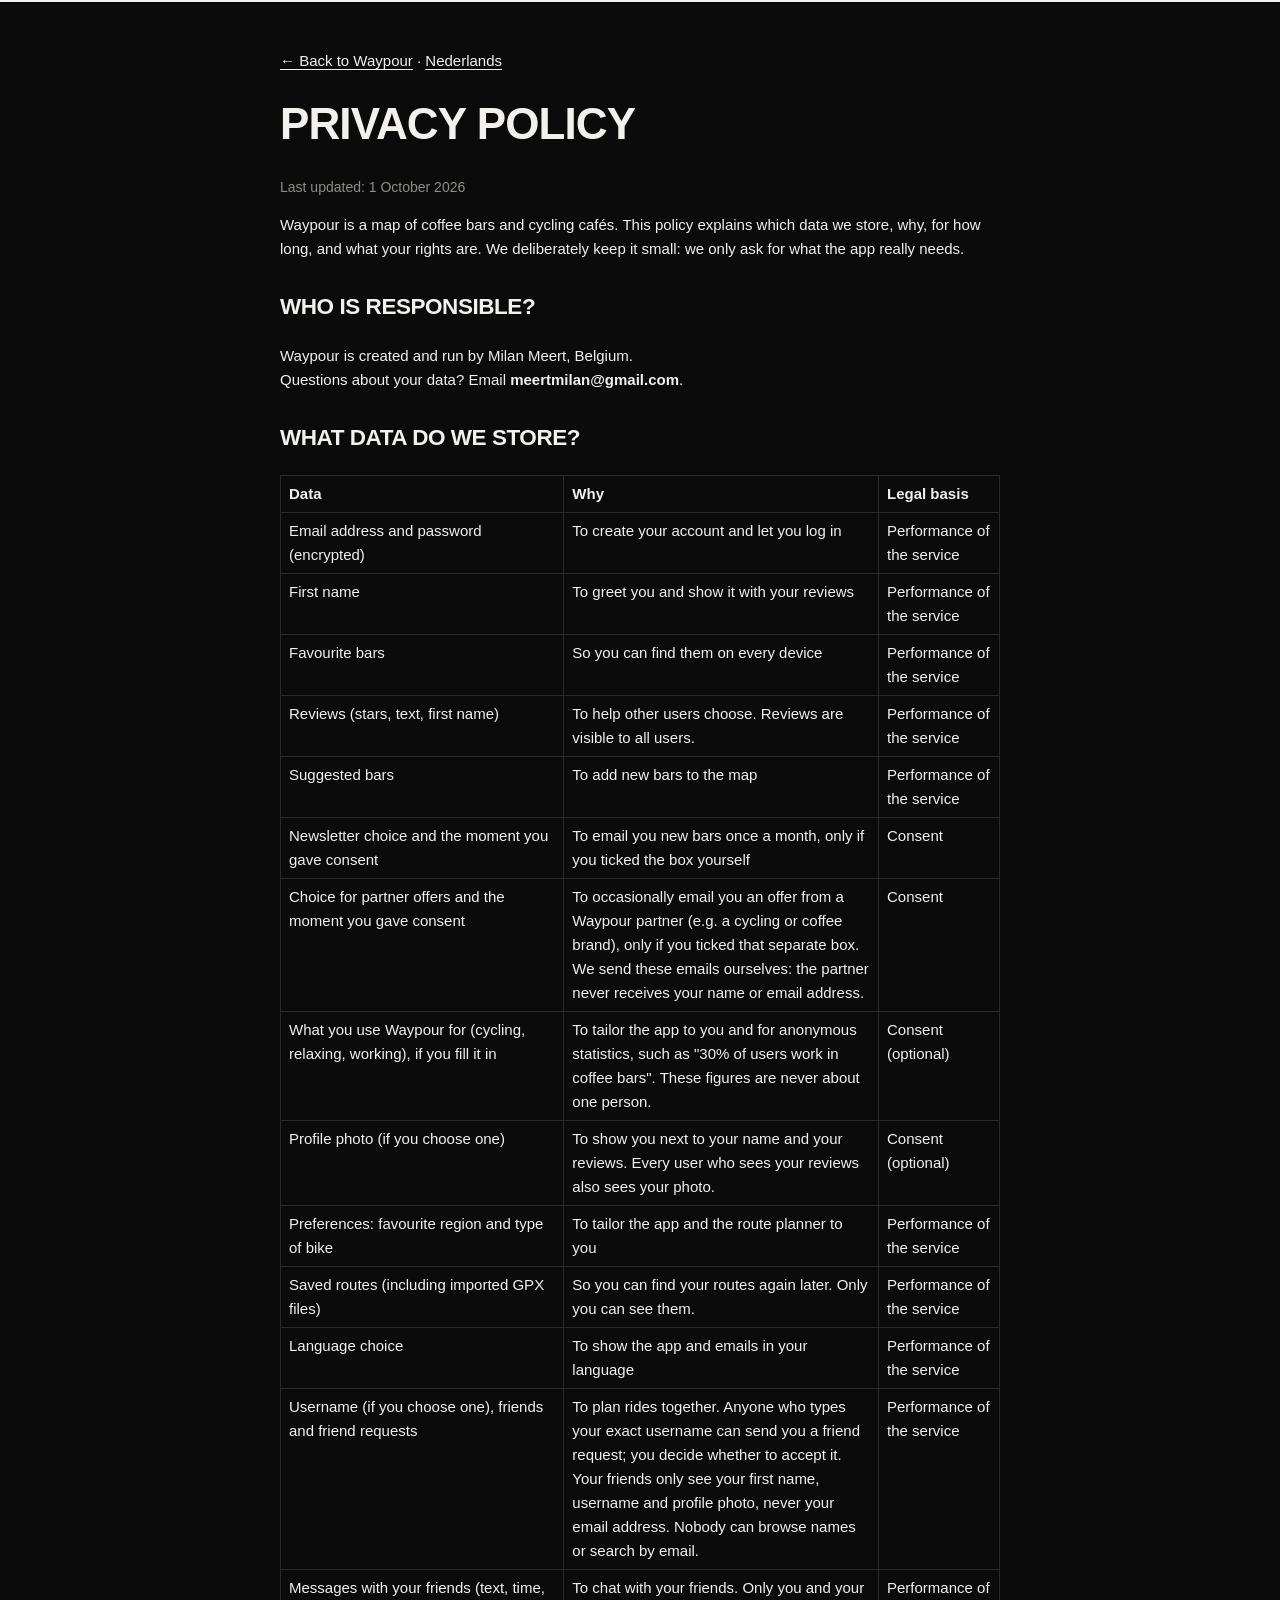
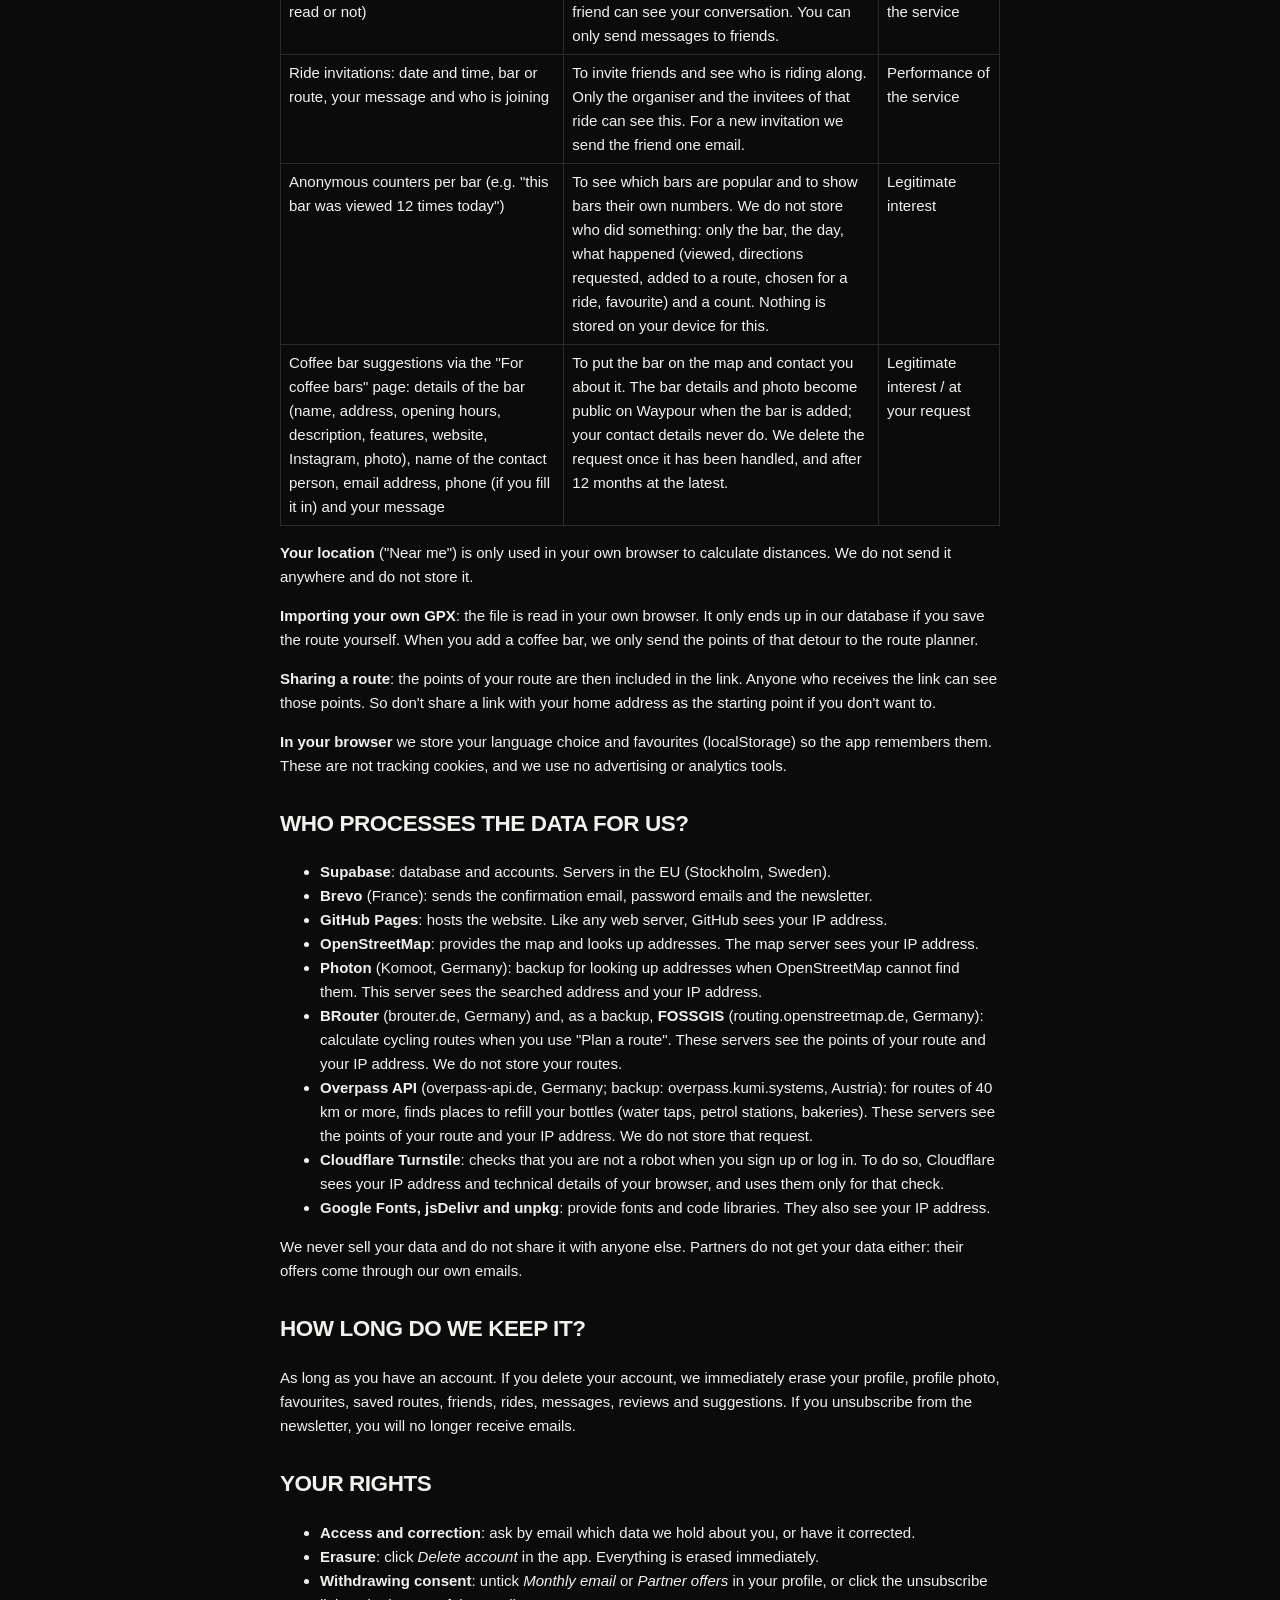
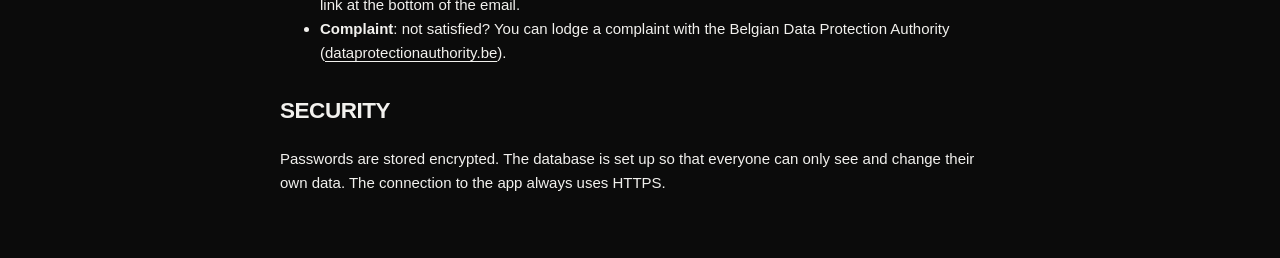
==== commit da476093: "Bars stellen zichzelf voor met alle gegevens en foto, pakket geschrapt" ====
--- a/privacy-en.html
+++ b/privacy-en.html
@@ -46,7 +46,7 @@
       <tr><td>Messages with your friends (text, time, read or not)</td><td>To chat with your friends. Only you and your friend can see your conversation. You can only send messages to friends.</td><td>Performance of the service</td></tr>
       <tr><td>Ride invitations: date and time, bar or route, your message and who is joining</td><td>To invite friends and see who is riding along. Only the organiser and the invitees of that ride can see this. For a new invitation we send the friend one email.</td><td>Performance of the service</td></tr>
       <tr><td>Anonymous counters per bar (e.g. "this bar was viewed 12 times today")</td><td>To see which bars are popular and to show bars their own numbers. We do not store who did something: only the bar, the day, what happened (viewed, directions requested, added to a route, chosen for a ride, favourite) and a count. Nothing is stored on your device for this.</td><td>Legitimate interest</td></tr>
-      <tr><td>Requests from coffee bars via the "For coffee bars" page: name of the bar, town, name of the contact person, email address, phone (if you fill it in) and your message</td><td>To contact you about a listing on Waypour or the bar package. We delete the request once it has been handled, and after 12 months at the latest.</td><td>Legitimate interest / at your request</td></tr>
+      <tr><td>Coffee bar suggestions via the "For coffee bars" page: details of the bar (name, address, opening hours, description, features, website, Instagram, photo), name of the contact person, email address, phone (if you fill it in) and your message</td><td>To put the bar on the map and contact you about it. The bar details and photo become public on Waypour when the bar is added; your contact details never do. We delete the request once it has been handled, and after 12 months at the latest.</td><td>Legitimate interest / at your request</td></tr>
     </table>
 
     <p><strong>Your location</strong> ("Near me") is only used in your own browser to calculate distances.
--- a/style.css
+++ b/style.css
@@ -1837,3 +1837,93 @@
 .aanvraag .mail { display: inline-flex; align-items: center; height: 34px; padding: 0 12px; border: 1px solid var(--lijn); border-radius: 10px; font-size: 13px; text-decoration: none; }
 .aanvraag .klaar { height: 34px; padding: 0 12px; }
 #lijstVak > footer { display: flex; flex-wrap: wrap; gap: 6px 16px; }
+
+/* Oproep voor koffiebars: onderaan de lijst en op het welkomstscherm */
+.barOproep {
+  display: flex; align-items: center; gap: 14px; margin: 24px 0 0; padding: 18px 18px 18px 20px;
+  border-radius: 16px; background: var(--vlak); border: 1px solid var(--lijn); color: var(--tekst); text-decoration: none;
+}
+.barOproep:hover { border-color: var(--grijs); color: var(--tekst); }
+.barOproep .tekst { flex: 1; display: flex; flex-direction: column; gap: 3px; min-width: 0; }
+.barOproep b { font-family: var(--kop); font-size: 17px; font-weight: 700; }
+.barOproep .tekst span { font-size: 14px; color: #BDBCB7; line-height: 1.45; }
+.barOproep .pijl { flex: none; font-size: 26px; line-height: 1; color: var(--grijs); }
+#welkom .barOproep { margin-top: 32px; }
+body.barOpen #lijstVak > .barOproep { display: none; }
+
+/* =====================================================
+   RUSTIG ONTWERP – het paneel "Route plannen"
+   ===================================================== */
+#routePaneel {
+  gap: 12px; padding: 20px; border-radius: 18px; background: var(--vlak);
+  font-family: var(--lettertype); font-size: 14px; font-weight: 400; color: var(--tekst);
+}
+#routePaneel > strong {
+  font-family: var(--kop); font-size: 18px; font-weight: 700; letter-spacing: -0.01em; text-transform: none; color: var(--tekst);
+}
+#routeLeeg { font-size: 14px; line-height: 1.5; color: #BDBCB7; }
+
+/* Tussentitels: gewone letters */
+#routeTips > strong, #routeBijvullen > strong, #bijvulBeheer > strong, #mijnRoutes > strong, #publiekeRoutes > strong {
+  font-family: var(--lettertype); font-size: 13px; font-weight: 600; letter-spacing: 0; text-transform: none; color: var(--grijs);
+}
+#routeBijvullen .bijvulStop { font-family: var(--lettertype); font-size: 12px; letter-spacing: 0; text-transform: none; color: var(--grijs); }
+
+/* Namen en kleine tekst in de lijstjes */
+#routeStops li.bar .naam, #routeTips li b, #routeBijvullen li b, #mijnRoutes li b, #publiekeRoutes li b {
+  font-family: var(--lettertype); font-size: 15px; font-weight: 600; letter-spacing: 0; text-transform: none;
+}
+#routeStops .nr, #routeTips li small, #routeBijvullen li small, #mijnRoutes li small, #publiekeRoutes li small,
+#routeSamenvatting span, #routeMelding {
+  font-family: var(--lettertype); font-size: 12px; letter-spacing: 0; color: var(--grijs);
+}
+#routeStops li { padding: 10px 0; font-size: 15px; }
+#routeTips li, #routeBijvullen li, #mijnRoutes li, #publiekeRoutes li { padding: 10px 0; }
+#routeBijvullen li .bijvulFoto { border-radius: 8px; }
+
+/* Afstand en hoogtemeters: groot en rustig */
+#routeSamenvatting { gap: 6px 14px; }
+#routeSamenvatting b { font-size: 28px; font-weight: 700; letter-spacing: -0.02em; }
+#routeSamenvatting b.hm { font-size: 18px; color: var(--grijs); }
+
+/* Knoppen: zelfde zachte stijl als de rest */
+#routeStijlen { gap: 8px; }
+#routeStijlen button, .routeKnoppen button, #routeTips li button, #routeBijvullen li button,
+#mijnRoutes .knopjes button, #publiekeRoutes .knopjes button {
+  height: 36px; padding: 0 14px; border-radius: 10px; border-color: var(--lijn);
+  font-family: var(--lettertype); font-size: 13px; font-weight: 500; letter-spacing: 0; text-transform: none;
+}
+#routeStijlen button { border-radius: 18px; }
+#routeStijlen button.actief, #mijnRoutes .knopjes [data-publiek].actief {
+  background: var(--tekst); border-color: var(--tekst); color: var(--achtergrond);
+}
+#routeStops .knopjes button { height: 32px; min-width: 32px; padding: 0 6px; border-radius: 8px; font-size: 14px; }
+.routeKnoppen { gap: 8px; }
+.routeKnoppen .link { height: auto; border: none; padding: 0 4px; color: var(--grijs); }
+#routeGpx, #routeBewaar { background: var(--tekst); border-color: var(--tekst); color: var(--achtergrond); }
+#routeGpx:hover, #routeBewaar:hover { opacity: 0.9; background: var(--tekst); color: var(--achtergrond); }
+#routeGpx:disabled, #routeBewaar:disabled { opacity: 0.35; }
+
+/* "Eigen GPX inladen": een gewone knop */
+#routePaneel .knopLabel {
+  align-self: flex-start; display: inline-flex; align-items: center; height: 40px; padding: 0 16px;
+  border: 1px dashed var(--lijn); border-radius: 12px;
+  font-family: var(--lettertype); font-size: 13px; font-weight: 500; letter-spacing: 0; text-transform: none; color: var(--tekst);
+}
+#routePaneel .knopLabel:hover { border-color: var(--grijs); }
+#routePaneel .vinkje { font-size: 14px; }
+
+/* Nummertjes van de punten op de kaart: rond */
+.routePunt { border-radius: 50%; font-family: var(--lettertype); }
+#routeStops li.import .naam { font-family: var(--lettertype); font-weight: 600; text-transform: none; }
+#routeStops .omwegKm { font-family: var(--lettertype); font-size: 12px; }
+#routeStops li.bar .naam::before { content: none; }
+#routeStops li.bar .nr { display: inline-flex; align-items: center; justify-content: center; width: 22px; height: 22px; border-radius: 50%; background: var(--tekst); color: var(--achtergrond); font-size: 11px; font-weight: 600; }
+#routeStops .knopjes button { color: var(--grijs); }
+.aanvraag .aanvraagFoto { width: 100%; max-height: 200px; object-fit: cover; border-radius: 10px; }
+.aanvraag .info { margin: 0; font-size: 14px; color: #CFCEC9; }
+.aanvraag small { color: var(--grijs); font-size: 12px; overflow-wrap: anywhere; }
+.aanvraag .knoppen { flex-wrap: wrap; }
+.aanvraag .opKaart { height: 34px; padding: 0 12px; background: var(--tekst); border-color: var(--tekst); color: var(--achtergrond); }
+.aanvraag .opKaart:hover { background: var(--tekst); color: var(--achtergrond); opacity: .9; }
+.aanvraag .bijwerken { height: 34px; padding: 0 12px; background: var(--tekst); border-color: var(--tekst); color: var(--achtergrond); }
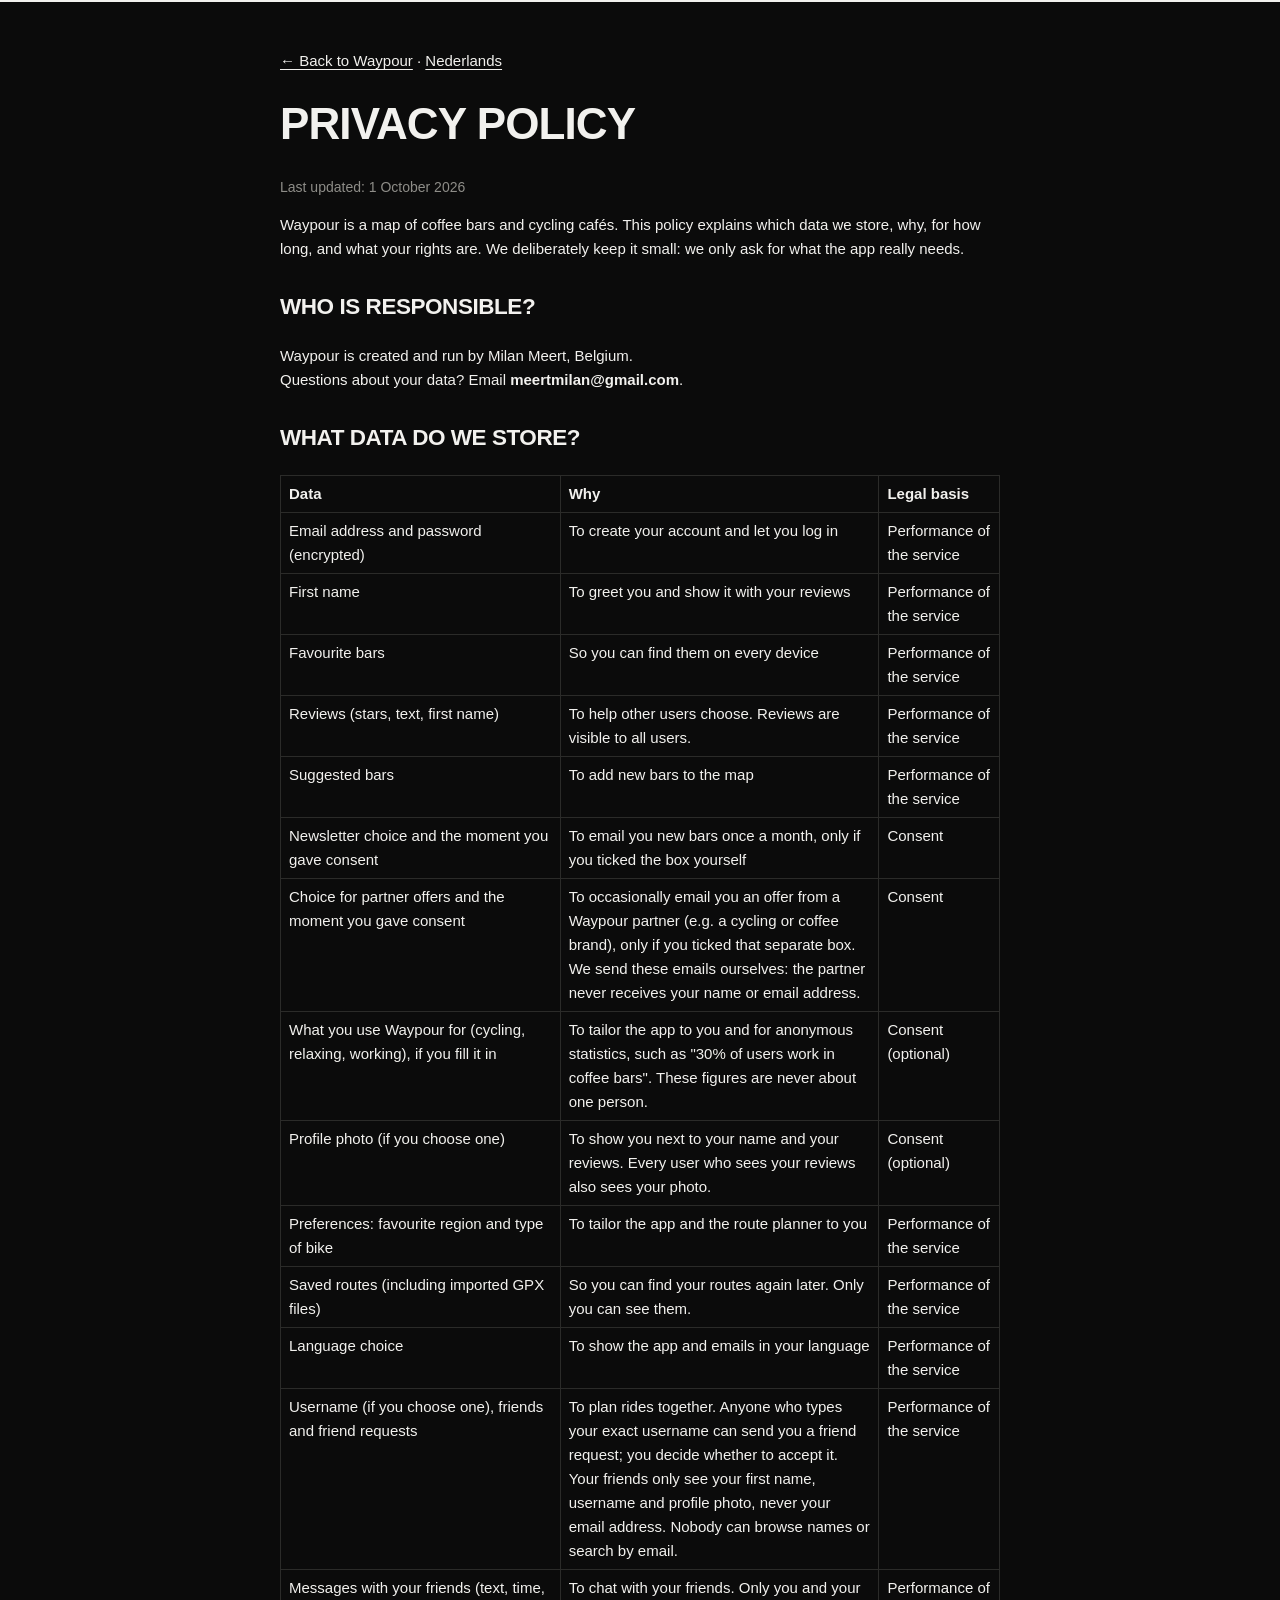
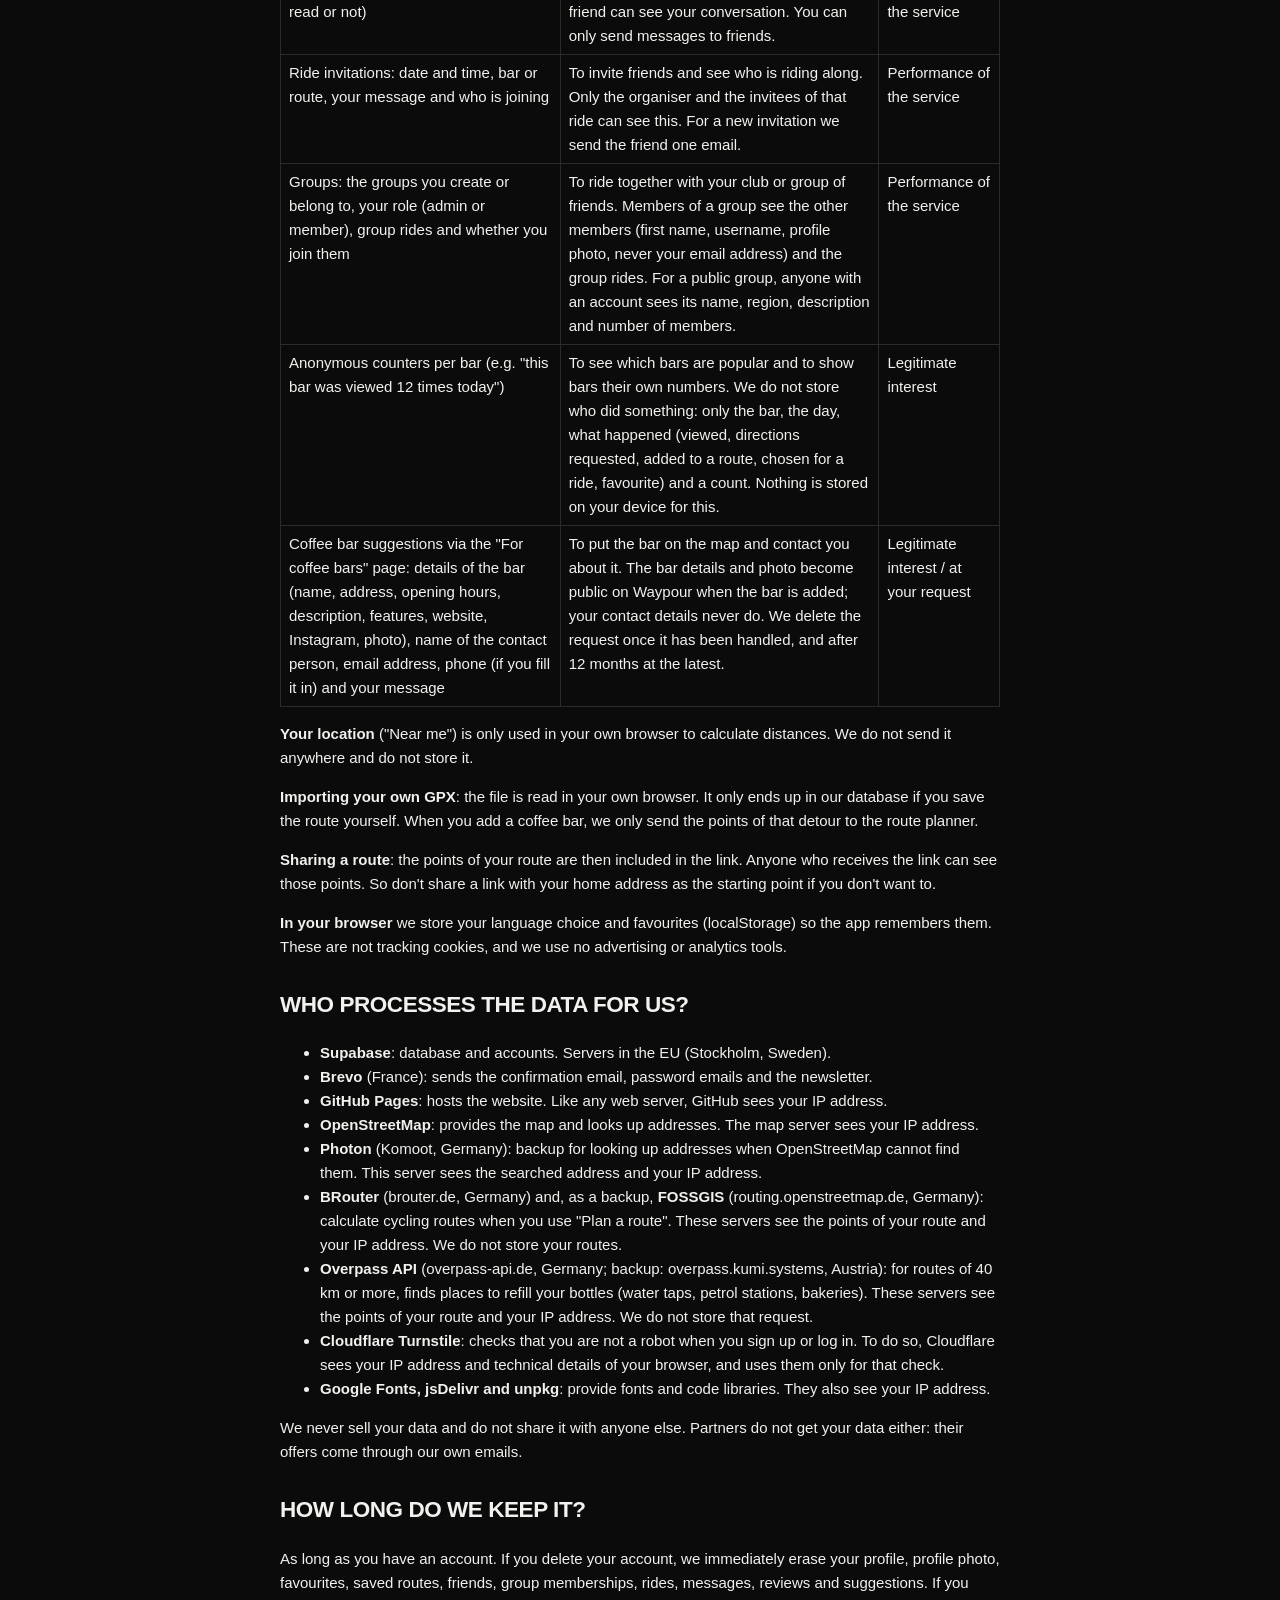
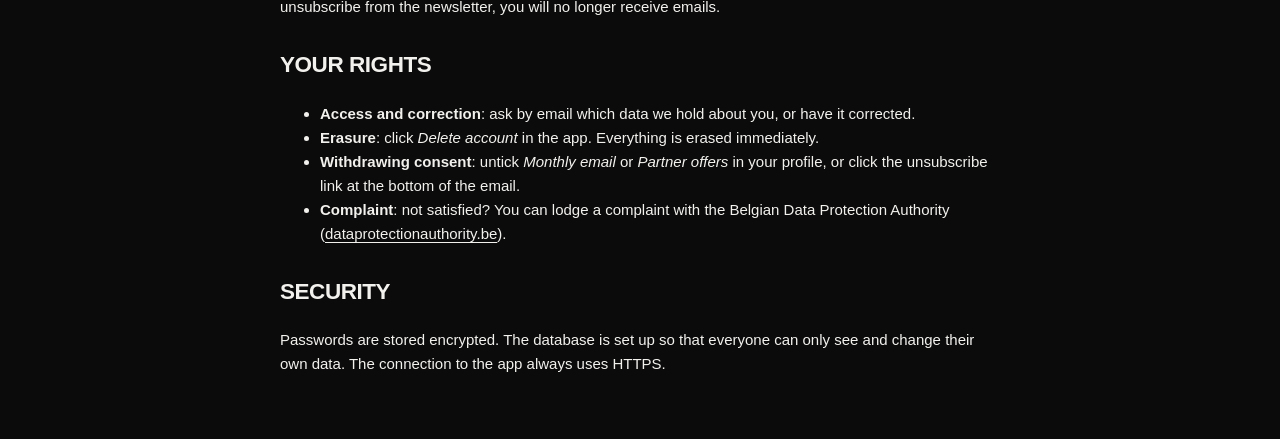
==== commit 60e13251: "Groepen zoals clubs op Strava" ====
--- a/privacy-en.html
+++ b/privacy-en.html
@@ -45,6 +45,7 @@
       <tr><td>Username (if you choose one), friends and friend requests</td><td>To plan rides together. Anyone who types your exact username can send you a friend request; you decide whether to accept it. Your friends only see your first name, username and profile photo, never your email address. Nobody can browse names or search by email.</td><td>Performance of the service</td></tr>
       <tr><td>Messages with your friends (text, time, read or not)</td><td>To chat with your friends. Only you and your friend can see your conversation. You can only send messages to friends.</td><td>Performance of the service</td></tr>
       <tr><td>Ride invitations: date and time, bar or route, your message and who is joining</td><td>To invite friends and see who is riding along. Only the organiser and the invitees of that ride can see this. For a new invitation we send the friend one email.</td><td>Performance of the service</td></tr>
+      <tr><td>Groups: the groups you create or belong to, your role (admin or member), group rides and whether you join them</td><td>To ride together with your club or group of friends. Members of a group see the other members (first name, username, profile photo, never your email address) and the group rides. For a public group, anyone with an account sees its name, region, description and number of members.</td><td>Performance of the service</td></tr>
       <tr><td>Anonymous counters per bar (e.g. "this bar was viewed 12 times today")</td><td>To see which bars are popular and to show bars their own numbers. We do not store who did something: only the bar, the day, what happened (viewed, directions requested, added to a route, chosen for a ride, favourite) and a count. Nothing is stored on your device for this.</td><td>Legitimate interest</td></tr>
       <tr><td>Coffee bar suggestions via the "For coffee bars" page: details of the bar (name, address, opening hours, description, features, website, Instagram, photo), name of the contact person, email address, phone (if you fill it in) and your message</td><td>To put the bar on the map and contact you about it. The bar details and photo become public on Waypour when the bar is added; your contact details never do. We delete the request once it has been handled, and after 12 months at the latest.</td><td>Legitimate interest / at your request</td></tr>
     </table>
@@ -74,7 +75,7 @@
 
     <h2>How long do we keep it?</h2>
     <p>As long as you have an account. If you delete your account, we immediately erase your profile, profile photo, favourites, saved routes,
-    friends, rides, messages, reviews and suggestions. If you unsubscribe from the newsletter, you will no longer receive emails.</p>
+    friends, group memberships, rides, messages, reviews and suggestions. If you unsubscribe from the newsletter, you will no longer receive emails.</p>
 
     <h2>Your rights</h2>
     <ul>
--- a/style.css
+++ b/style.css
@@ -1927,3 +1927,68 @@
 .aanvraag .opKaart { height: 34px; padding: 0 12px; background: var(--tekst); border-color: var(--tekst); color: var(--achtergrond); }
 .aanvraag .opKaart:hover { background: var(--tekst); color: var(--achtergrond); opacity: .9; }
 .aanvraag .bijwerken { height: 34px; padding: 0 12px; background: var(--tekst); border-color: var(--tekst); color: var(--achtergrond); }
+
+/* Instagram en website in het bar-scherm */
+a.rij { text-decoration: none; color: var(--tekst); border-bottom: 1px solid #222220; }
+a.rij:hover { color: var(--tekst); }
+a.rij .waarde { overflow: hidden; text-overflow: ellipsis; white-space: nowrap; max-width: 60%; }
+/* Beheerder: links aanpassen */
+.linksBewerken { display: flex; flex-direction: column; gap: 8px; margin-top: 14px; padding-top: 12px; border-top: 1px solid var(--lijn); }
+.linksBewerken strong { font-size: 13px; font-weight: 600; color: var(--grijs); }
+.linksBewerken label { display: flex; flex-direction: column; gap: 2px; font-size: 12px; color: var(--grijs); }
+.linksBewerken input { color: var(--tekst); }
+.linksBewerken button { align-self: flex-start; height: 36px; padding: 0 14px; }
+.linksMelding { font-size: 12px; color: #E07A6F; }
+.linksMelding:empty { display: none; }
+
+/* =====================================================
+   GROEPEN (groepen.js)
+   ===================================================== */
+.groepLijst { list-style: none; margin: 0 0 8px; padding: 0; display: flex; flex-direction: column; }
+.groepLijst li.uitleg { font-size: 13px; color: var(--grijs); padding: 4px 0 10px; }
+.groepRij {
+  width: 100%; display: flex; align-items: center; gap: 12px; padding: 12px 0; border: none; border-bottom: 1px solid var(--lijn);
+  border-radius: 0; background: none; text-align: left; color: var(--tekst); font-size: 14px;
+}
+button.groepRij:hover { background: none; border-color: var(--lijn); }
+.groepRij .naam { flex: 1; min-width: 0; display: flex; flex-direction: column; gap: 1px; }
+.groepRij .naam b { font-size: 15px; font-weight: 600; }
+.groepRij .naam small { color: var(--grijs); font-size: 12px; }
+.groepRij .naam .beschr { color: #BDBCB7; display: -webkit-box; -webkit-line-clamp: 2; -webkit-box-orient: vertical; overflow: hidden; }
+.groepRij .pijl { color: var(--grijs); font-size: 22px; }
+.groepRij .lidKnop { flex: none; height: 34px; padding: 0 12px; }
+.groepLogo {
+  flex: none; width: 40px; height: 40px; border-radius: 12px; display: inline-flex; align-items: center; justify-content: center;
+  background: var(--vlak); border: 1px solid var(--lijn); font-family: var(--kop); font-weight: 800; font-size: 17px; color: var(--tekst);
+}
+.groepLogo.groot { width: 56px; height: 56px; border-radius: 16px; font-size: 24px; }
+#groepMakenBlok, #groepsritBlok { margin-top: 18px; }
+#groepMakenBlok summary, #groepsritBlok summary { cursor: pointer; font-weight: 600; font-size: 14px; padding: 10px 0; list-style: none; }
+#groepMakenBlok summary::-webkit-details-marker, #groepsritBlok summary::-webkit-details-marker { display: none; }
+.groepFormulier { display: flex; flex-direction: column; gap: 10px; margin-top: 6px; }
+.groepFormulier textarea { font: inherit; color: var(--tekst); background: var(--vlak); border: 1px solid var(--lijn); border-radius: 10px; padding: 10px; resize: vertical; }
+.groepFormulier select, #nodigUitVoor { width: 100%; padding: 10px 12px; border: 1px solid var(--lijn); border-radius: 10px; background: var(--vlak); color: var(--tekst); font: inherit; }
+.groepFormulier input[type="datetime-local"] { color-scheme: dark; }
+.groepFormulier button[type="submit"] { align-self: flex-start; }
+.groepFormulier .rij { display: flex; align-items: center; gap: 14px; }
+#groepDetail .terugKnop { margin-bottom: 14px; }
+.groepTitel { display: flex; align-items: center; gap: 14px; }
+.groepTitel h2 { margin: 0; font-family: var(--kop); font-size: 22px; font-weight: 700; letter-spacing: -0.01em; text-transform: none; }
+.groepTitel small { color: var(--grijs); font-size: 13px; }
+.groepBeschr { margin: 12px 0 0; font-size: 14px; color: #CFCEC9; white-space: pre-wrap; }
+.groepKnoppen { display: flex; flex-wrap: wrap; align-items: center; gap: 8px; margin: 14px 0 6px; }
+.groepKnoppen button { height: 36px; padding: 0 12px; }
+.groepKnoppen .link { height: auto; border: none; padding: 0 4px; color: var(--grijs); margin-left: auto; }
+#groepBewerken { padding: 14px; margin: 6px 0 0; border: 1px solid var(--lijn); border-radius: 14px; }
+.groepLeden { list-style: none; margin: 0; padding: 0; display: flex; flex-direction: column; gap: 10px; }
+.groepLeden li { display: flex; align-items: center; gap: 12px; font-size: 14px; }
+.groepLeden .avatar { width: 34px; height: 34px; flex: none; }
+.groepLeden .naam { flex: 1; }
+.groepLeden .wegKnop { font-size: 13px; }
+#groepRittenLijst .rit .mee.actief { background: var(--tekst); color: var(--achtergrond); border-color: var(--tekst); }
+#nodigUitVoorBlok { margin-bottom: 4px; }
+#samenTabs button { padding-left: 2px; padding-right: 2px; }
+/* Tabbladen: het actieve tabblad krijgt een lijn, geen witte knop */
+.tabbladen button.actief, .tabbladen button.actief:hover { background: none; color: var(--tekst); border-color: transparent; border-bottom-color: var(--tekst); }
+.rit .acties .link { border: none; padding: 0 4px; height: auto; background: none; color: var(--grijs); text-decoration: underline; }
+.rit .acties button { height: 34px; padding: 0 12px; font-size: 13px; letter-spacing: 0; }
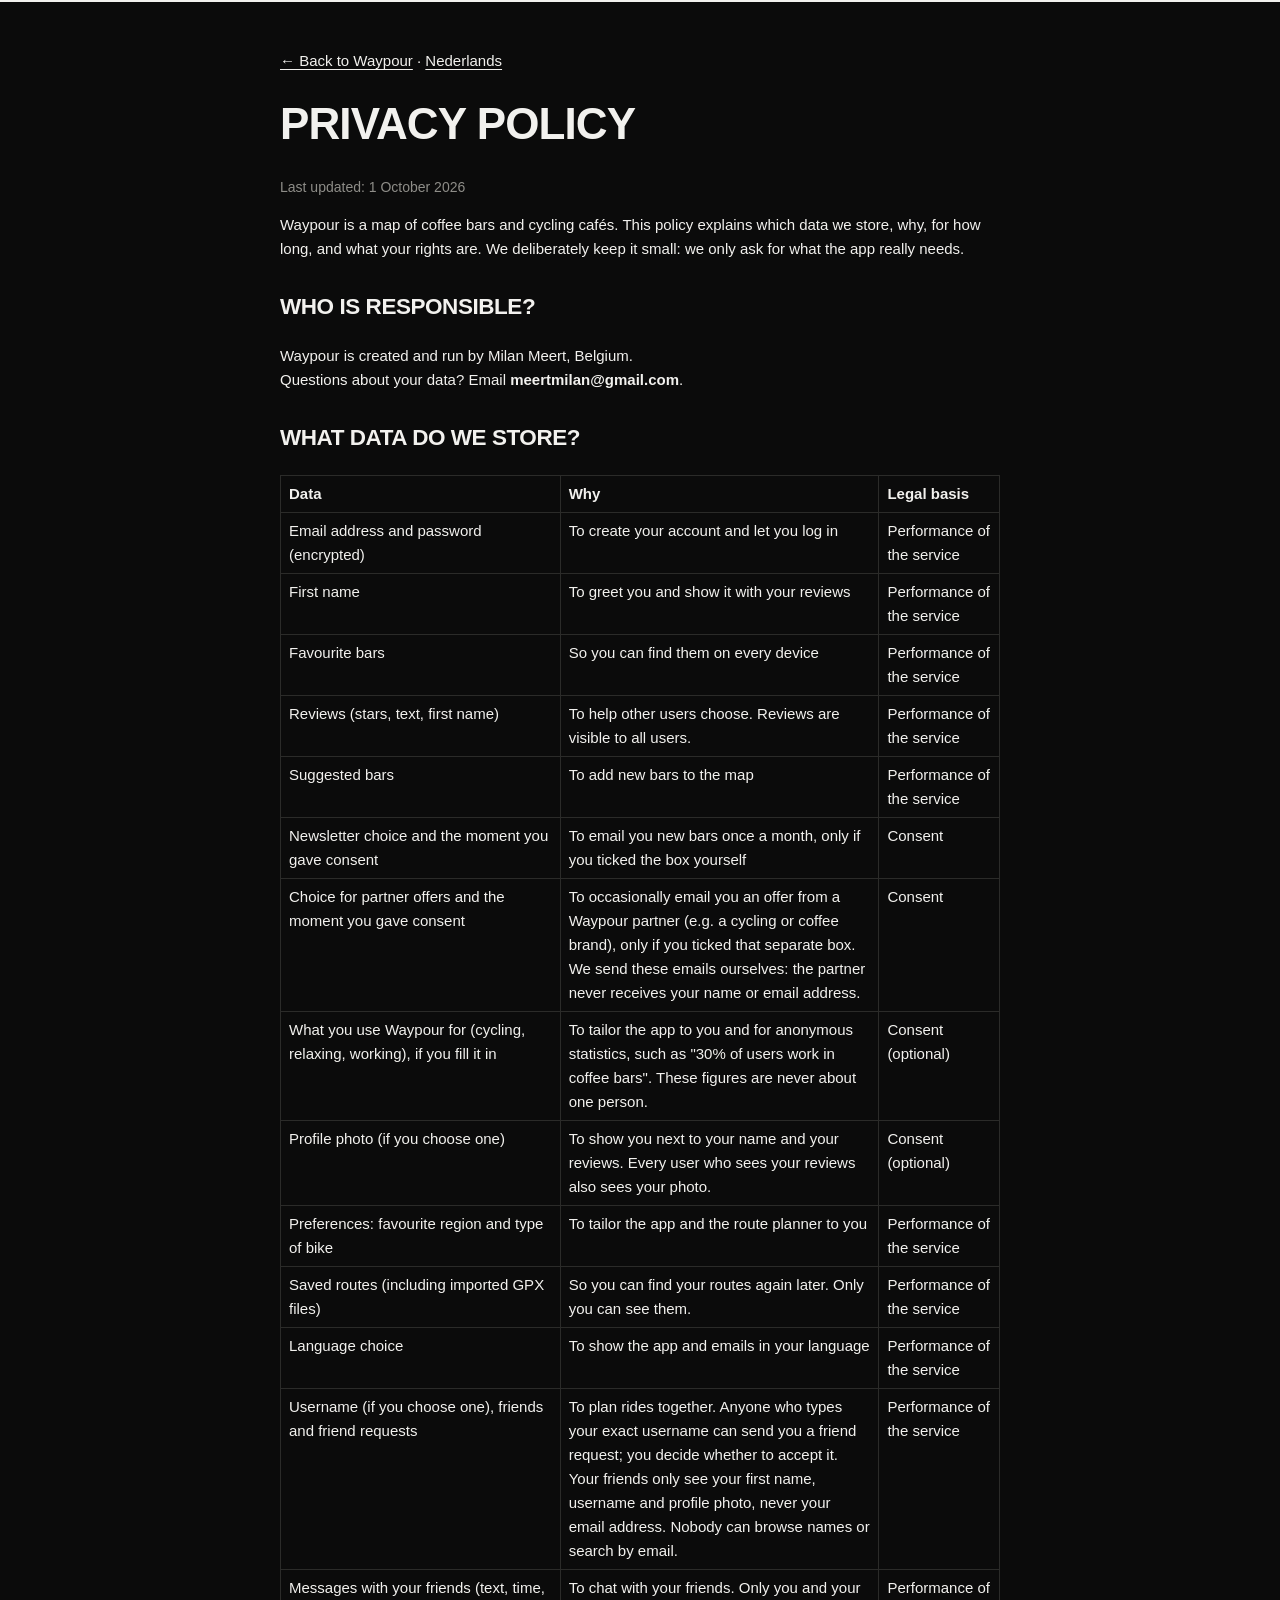
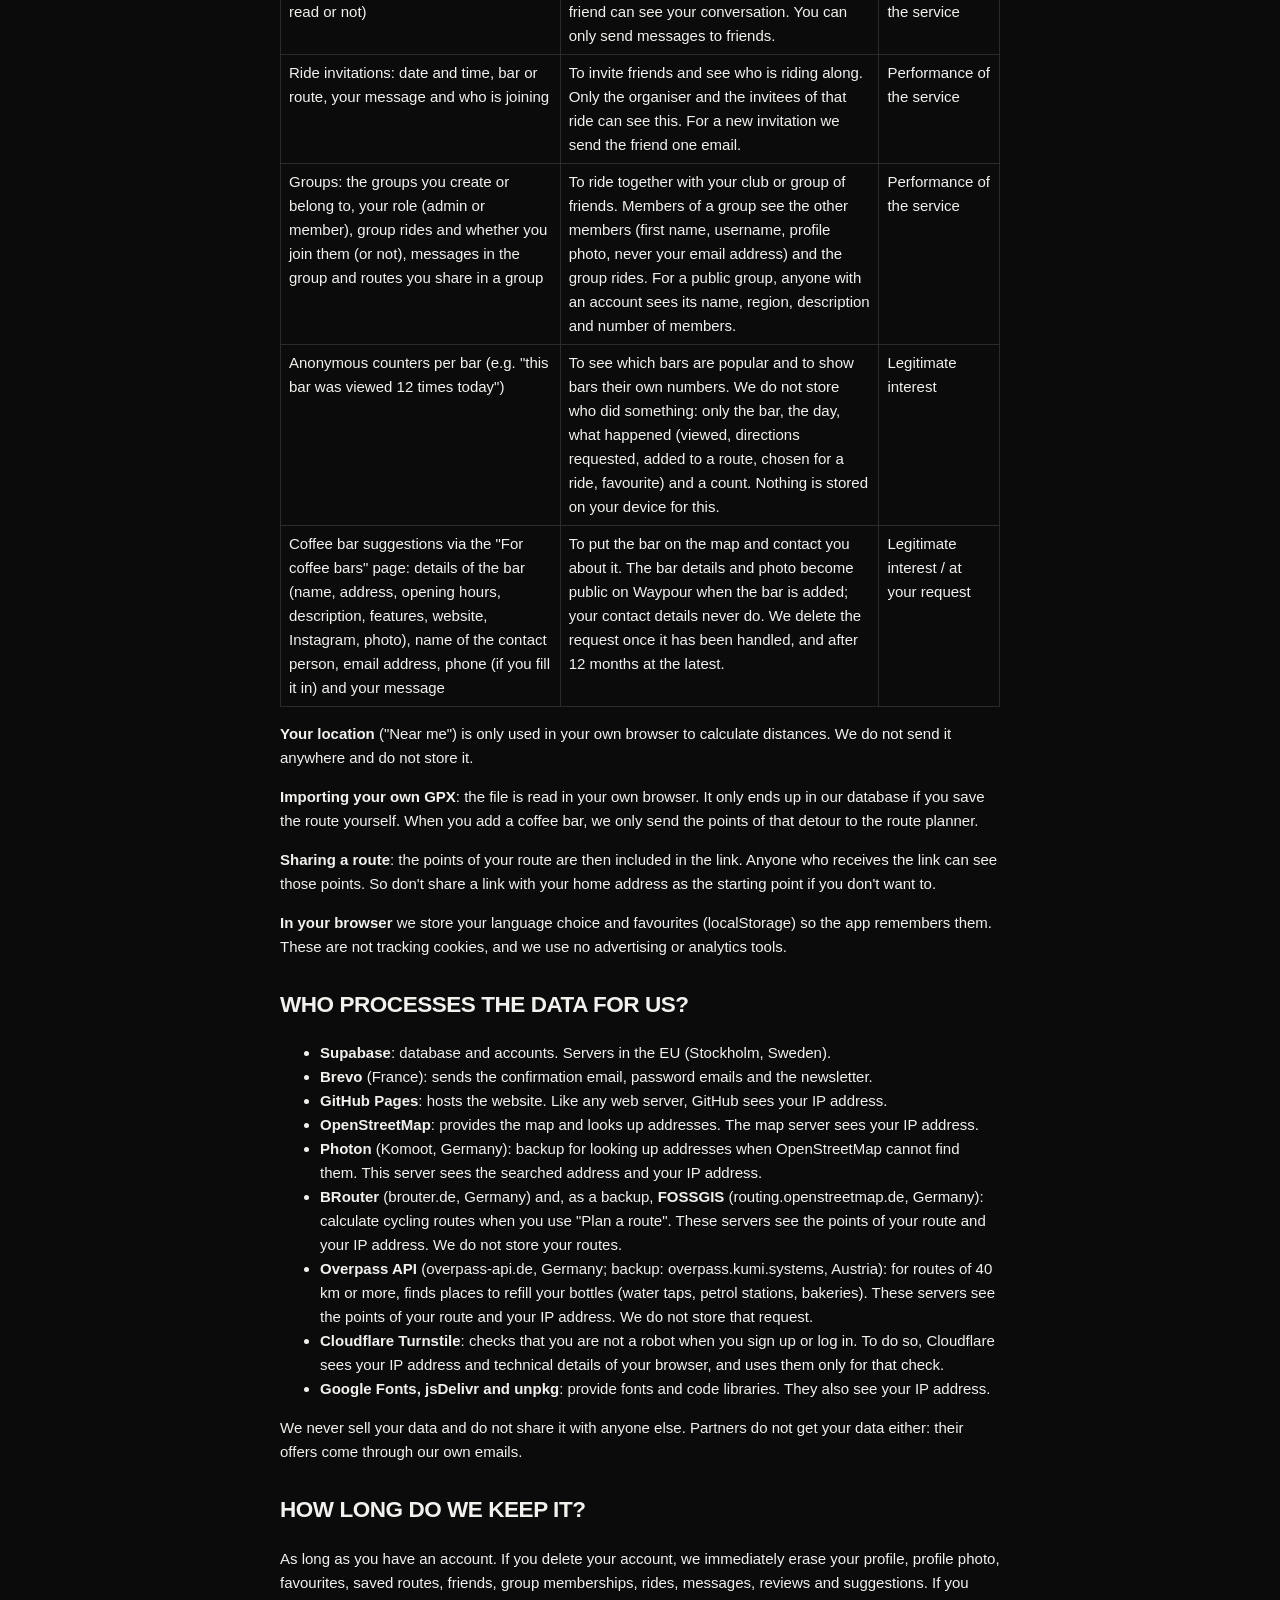
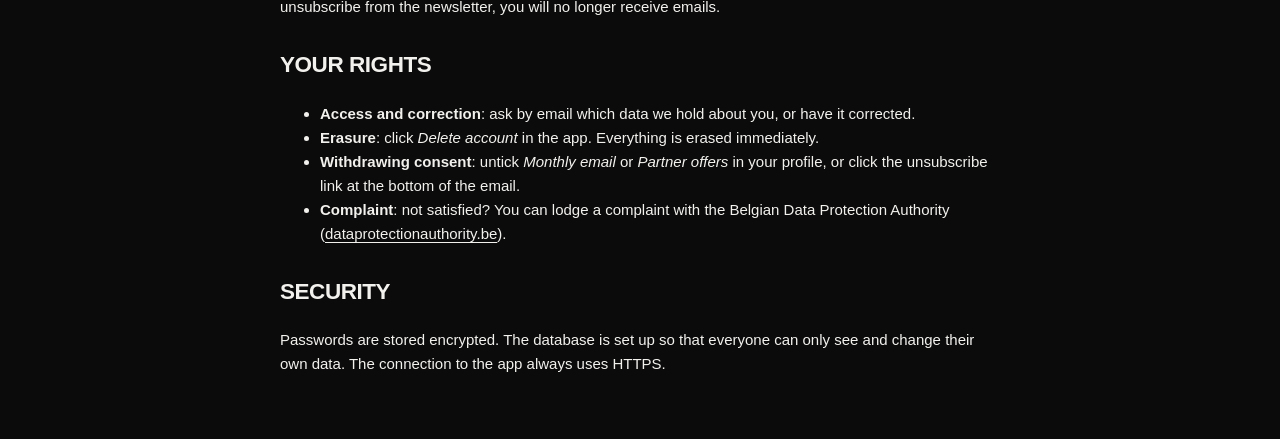
==== commit 147f5044: "Groepen: uitnodiging kiezen, berichten, routes, alleen beheerders" ====
--- a/privacy-en.html
+++ b/privacy-en.html
@@ -45,7 +45,7 @@
       <tr><td>Username (if you choose one), friends and friend requests</td><td>To plan rides together. Anyone who types your exact username can send you a friend request; you decide whether to accept it. Your friends only see your first name, username and profile photo, never your email address. Nobody can browse names or search by email.</td><td>Performance of the service</td></tr>
       <tr><td>Messages with your friends (text, time, read or not)</td><td>To chat with your friends. Only you and your friend can see your conversation. You can only send messages to friends.</td><td>Performance of the service</td></tr>
       <tr><td>Ride invitations: date and time, bar or route, your message and who is joining</td><td>To invite friends and see who is riding along. Only the organiser and the invitees of that ride can see this. For a new invitation we send the friend one email.</td><td>Performance of the service</td></tr>
-      <tr><td>Groups: the groups you create or belong to, your role (admin or member), group rides and whether you join them</td><td>To ride together with your club or group of friends. Members of a group see the other members (first name, username, profile photo, never your email address) and the group rides. For a public group, anyone with an account sees its name, region, description and number of members.</td><td>Performance of the service</td></tr>
+      <tr><td>Groups: the groups you create or belong to, your role (admin or member), group rides and whether you join them (or not), messages in the group and routes you share in a group</td><td>To ride together with your club or group of friends. Members of a group see the other members (first name, username, profile photo, never your email address) and the group rides. For a public group, anyone with an account sees its name, region, description and number of members.</td><td>Performance of the service</td></tr>
       <tr><td>Anonymous counters per bar (e.g. "this bar was viewed 12 times today")</td><td>To see which bars are popular and to show bars their own numbers. We do not store who did something: only the bar, the day, what happened (viewed, directions requested, added to a route, chosen for a ride, favourite) and a count. Nothing is stored on your device for this.</td><td>Legitimate interest</td></tr>
       <tr><td>Coffee bar suggestions via the "For coffee bars" page: details of the bar (name, address, opening hours, description, features, website, Instagram, photo), name of the contact person, email address, phone (if you fill it in) and your message</td><td>To put the bar on the map and contact you about it. The bar details and photo become public on Waypour when the bar is added; your contact details never do. We delete the request once it has been handled, and after 12 months at the latest.</td><td>Legitimate interest / at your request</td></tr>
     </table>
--- a/style.css
+++ b/style.css
@@ -1992,3 +1992,34 @@
 .tabbladen button.actief, .tabbladen button.actief:hover { background: none; color: var(--tekst); border-color: transparent; border-bottom-color: var(--tekst); }
 .rit .acties .link { border: none; padding: 0 4px; height: auto; background: none; color: var(--grijs); text-decoration: underline; }
 .rit .acties button { height: 34px; padding: 0 12px; font-size: 13px; letter-spacing: 0; }
+
+/* =====================================================
+   GROEPEN, deel 2: uitnodiging, tabbladen, berichten, routes
+   ===================================================== */
+.groepTabs { position: static; margin: 18px 0 4px; border-bottom: 1px solid var(--lijn); }
+.groepTabs button { padding: 12px 4px; }
+.groepNotitie { margin: 12px 0 0 !important; padding: 10px 12px; border: 1px solid var(--lijn); border-radius: 12px; line-height: 1.45; }
+#groepDetail [data-groepvak] { padding-top: 8px; }
+#groepDetail [hidden] { display: none !important; }
+#groepRittenLijst .rit .niet.actief { background: var(--vlak); color: var(--tekst); border-color: var(--tekst); }
+.rit .ritWie { display: flex; flex-direction: column; gap: 2px; }
+.rit .nietTekst { color: var(--grijs); font-size: 13px; }
+
+#groepBerichten { display: flex; flex-direction: column; gap: 8px; max-height: min(52vh, 460px); min-height: 160px; overflow-y: auto; padding: 6px 0 10px; }
+#groepBerichten .leeg { margin: auto; text-align: center; }
+#groepBerichten .bericht .van { font-size: 12px; font-weight: 600; color: var(--grijs); padding-left: 4px; }
+#groepBerichten .bericht small .link { display: inline; width: auto; min-height: 0; margin: 0; letter-spacing: 0; text-transform: none; border: none; background: none; padding: 0; height: auto; font: inherit; color: var(--grijs); text-decoration: underline; cursor: pointer; }
+.groepBerichtFormulier { display: flex; align-items: flex-end; gap: 8px; padding-top: 8px; border-top: 1px solid var(--lijn); }
+.groepBerichtFormulier textarea { flex: 1; font: inherit; font-size: 16px; color: var(--tekst); background: var(--vlak); border: 1px solid var(--lijn); border-radius: 20px; padding: 9px 14px; resize: none; max-height: 140px; line-height: 1.35; }
+.groepBerichtFormulier button { flex: none; width: 42px; height: 42px; padding: 0; border-radius: 50%; background: var(--tekst); color: var(--achtergrond); font-size: 16px; }
+
+#groepUitnodiging, #naarGroepVenster { width: min(420px, calc(100vw - 32px)); }
+.groepUitnodigingInhoud { display: flex; flex-direction: column; align-items: center; text-align: center; gap: 6px; padding: 30px 26px 24px !important; border-bottom: none !important; }
+.groepUitnodigingInhoud .groepLogo { margin-bottom: 8px; }
+.groepUitnodigingInhoud h2 { margin: 0; font-family: var(--kop); font-size: 22px; font-weight: 700; text-transform: none; letter-spacing: -0.01em; }
+.groepUitnodigingInhoud .uitleg { margin: 0 !important; }
+.groepUitnodigingInhoud .groepBeschr { margin: 8px 0 0; }
+.groepUitnodigingInhoud .rij { display: flex; flex-direction: column; align-items: stretch; gap: 4px; width: 100%; margin-top: 18px; padding: 0; border: none; }
+.groepUitnodigingInhoud .knopHoofd { height: 46px; }
+.groepUitnodigingInhoud .link { border: none; background: none; color: var(--grijs); height: 38px; }
+#naarGroepFormulier { border-bottom: none; }
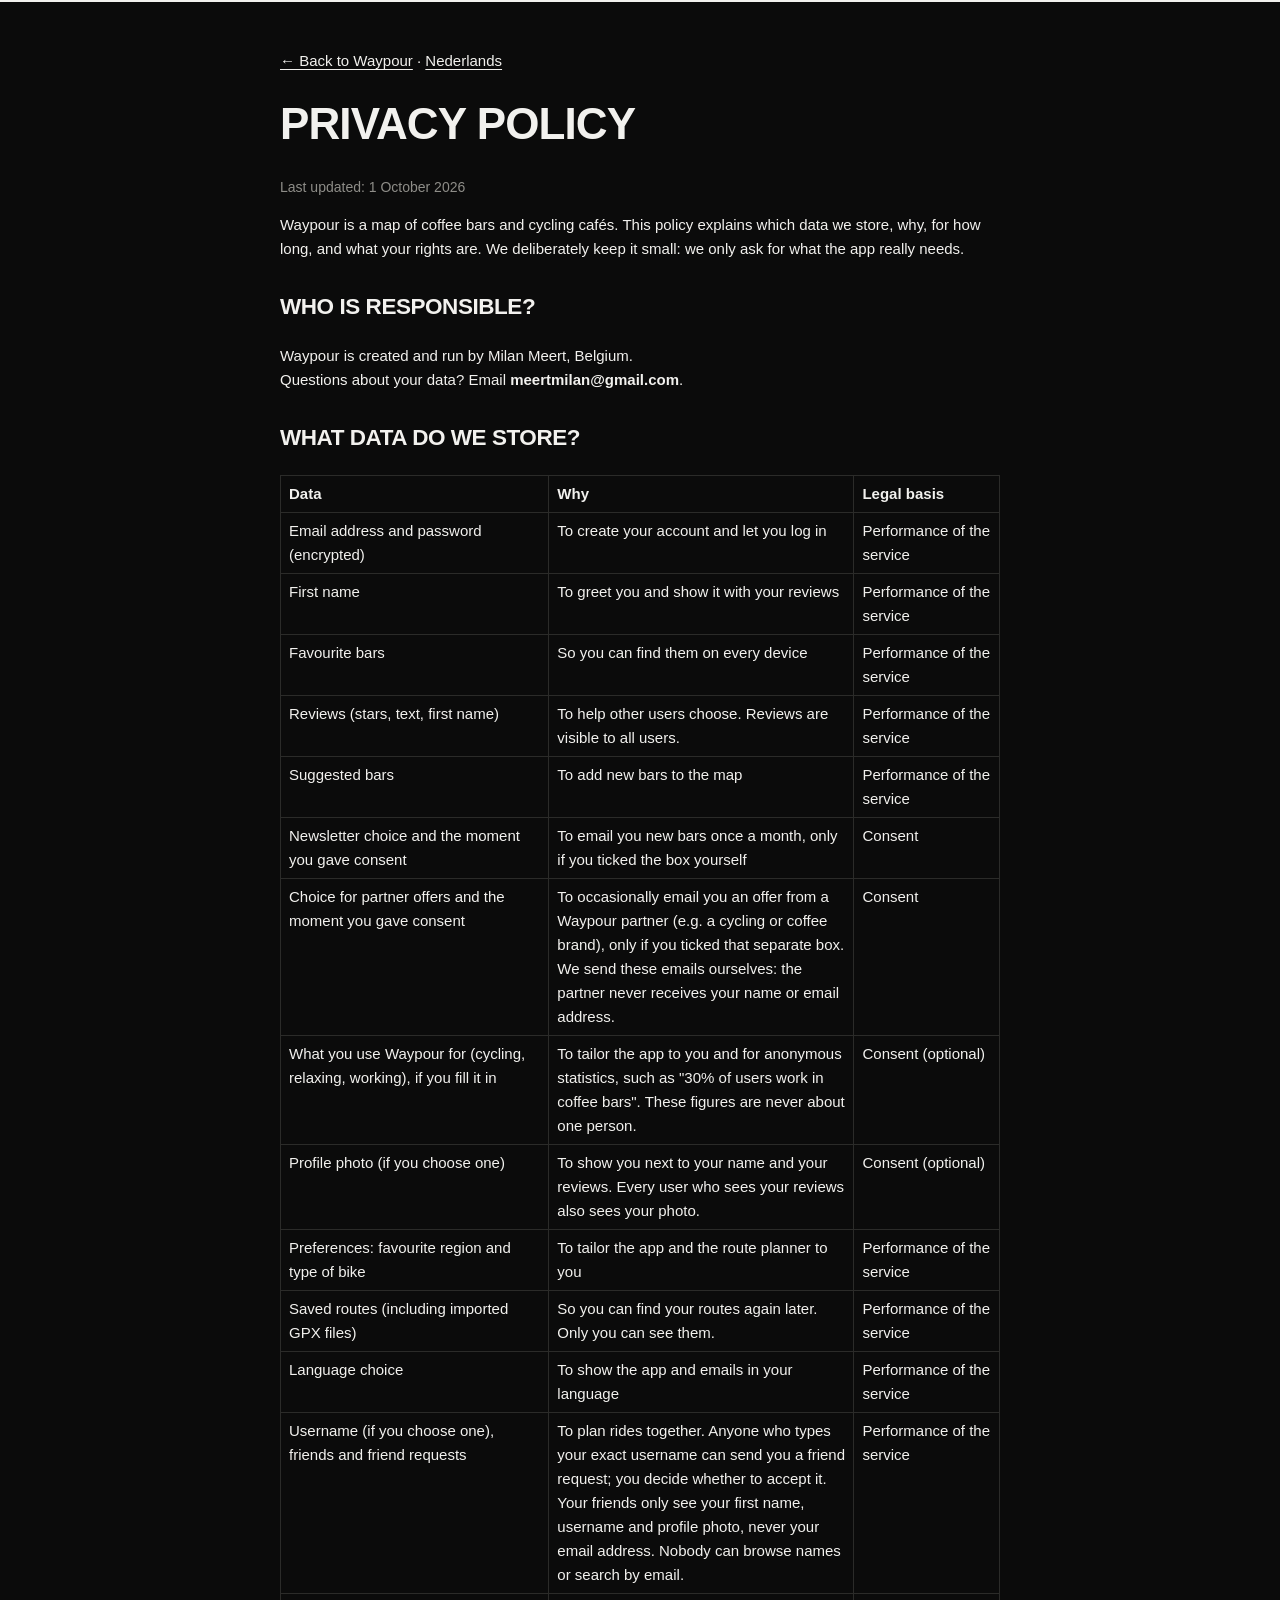
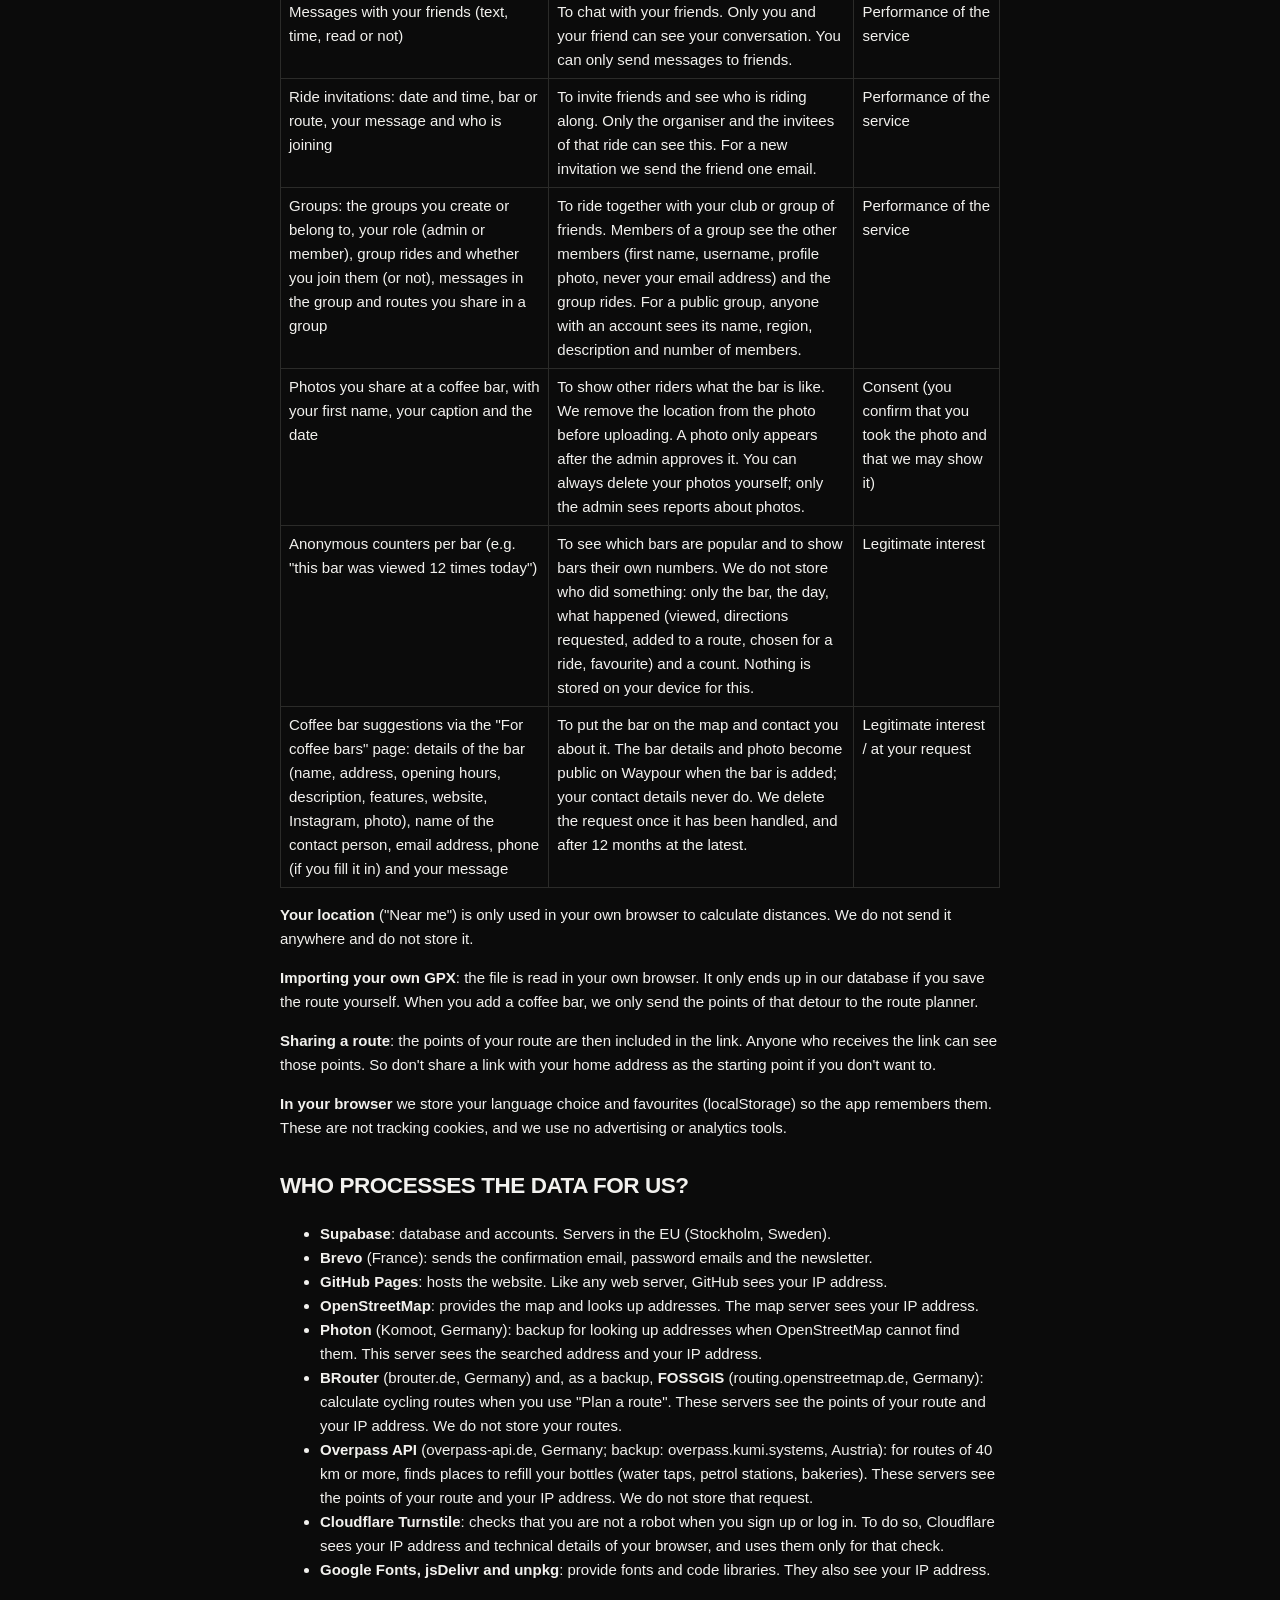
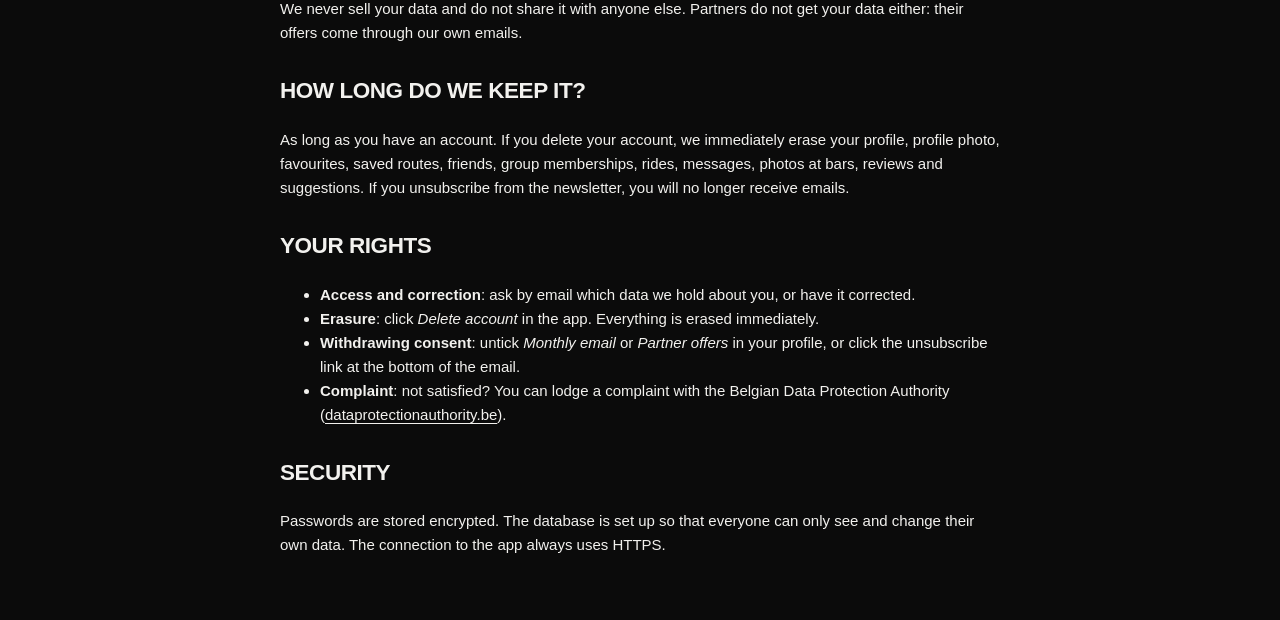
==== commit 47fea344: "Foto's van fietsers bij de bars" ====
--- a/privacy-en.html
+++ b/privacy-en.html
@@ -46,6 +46,7 @@
       <tr><td>Messages with your friends (text, time, read or not)</td><td>To chat with your friends. Only you and your friend can see your conversation. You can only send messages to friends.</td><td>Performance of the service</td></tr>
       <tr><td>Ride invitations: date and time, bar or route, your message and who is joining</td><td>To invite friends and see who is riding along. Only the organiser and the invitees of that ride can see this. For a new invitation we send the friend one email.</td><td>Performance of the service</td></tr>
       <tr><td>Groups: the groups you create or belong to, your role (admin or member), group rides and whether you join them (or not), messages in the group and routes you share in a group</td><td>To ride together with your club or group of friends. Members of a group see the other members (first name, username, profile photo, never your email address) and the group rides. For a public group, anyone with an account sees its name, region, description and number of members.</td><td>Performance of the service</td></tr>
+      <tr><td>Photos you share at a coffee bar, with your first name, your caption and the date</td><td>To show other riders what the bar is like. We remove the location from the photo before uploading. A photo only appears after the admin approves it. You can always delete your photos yourself; only the admin sees reports about photos.</td><td>Consent (you confirm that you took the photo and that we may show it)</td></tr>
       <tr><td>Anonymous counters per bar (e.g. "this bar was viewed 12 times today")</td><td>To see which bars are popular and to show bars their own numbers. We do not store who did something: only the bar, the day, what happened (viewed, directions requested, added to a route, chosen for a ride, favourite) and a count. Nothing is stored on your device for this.</td><td>Legitimate interest</td></tr>
       <tr><td>Coffee bar suggestions via the "For coffee bars" page: details of the bar (name, address, opening hours, description, features, website, Instagram, photo), name of the contact person, email address, phone (if you fill it in) and your message</td><td>To put the bar on the map and contact you about it. The bar details and photo become public on Waypour when the bar is added; your contact details never do. We delete the request once it has been handled, and after 12 months at the latest.</td><td>Legitimate interest / at your request</td></tr>
     </table>
@@ -75,7 +76,7 @@
 
     <h2>How long do we keep it?</h2>
     <p>As long as you have an account. If you delete your account, we immediately erase your profile, profile photo, favourites, saved routes,
-    friends, group memberships, rides, messages, reviews and suggestions. If you unsubscribe from the newsletter, you will no longer receive emails.</p>
+    friends, group memberships, rides, messages, photos at bars, reviews and suggestions. If you unsubscribe from the newsletter, you will no longer receive emails.</p>
 
     <h2>Your rights</h2>
     <ul>
--- a/style.css
+++ b/style.css
@@ -2023,3 +2023,90 @@
 .groepUitnodigingInhoud .knopHoofd { height: 46px; }
 .groepUitnodigingInhoud .link { border: none; background: none; color: var(--grijs); height: 38px; }
 #naarGroepFormulier { border-bottom: none; }
+
+/* Groepen, deel 3: GPX bij een bericht */
+.gpxKnop { flex: none; width: 42px; height: 42px; display: flex; align-items: center; justify-content: center; border: 1px solid var(--lijn); border-radius: 50%; cursor: pointer; font-size: 17px; }
+.gpxKnop:hover { border-color: var(--grijs); }
+.gpxKnop input { display: none; }
+.groepBijlage { display: flex; align-items: center; gap: 10px; margin-top: 8px; padding: 9px 12px; border: 1px solid var(--lijn); border-radius: 12px; font-size: 13px; }
+.groepBijlage .titel { flex: 1; min-width: 0; overflow: hidden; text-overflow: ellipsis; white-space: nowrap; }
+.groepBijlage .weg { border: none; background: none; color: var(--grijs); padding: 0 4px; height: auto; }
+.berichtRoute { display: flex; flex-direction: column; gap: 8px; padding: 11px 13px; border: 1px solid var(--lijn); border-radius: 14px; background: var(--vlak); font-size: 14px; font-weight: 600; min-width: 200px; }
+.bericht.mijn .berichtRoute { border-color: var(--tekst); }
+.berichtRoute .toon { align-self: flex-start; height: 32px; padding: 0 12px; font-size: 13px; font-weight: 500; letter-spacing: 0; text-transform: none; }
+.bericht.mijn .berichtRoute + p { margin-top: 4px; }
+.bericht.hun .berichtRoute + p { margin-top: 4px; }
+
+/* =====================================================
+   FOTO'S VAN FIETSERS (fotos.js)
+   ===================================================== */
+.barFotos { margin: 18px 0 4px; }
+.barFotosKop { display: flex; align-items: baseline; justify-content: space-between; margin-bottom: 10px; font-size: 14px; font-weight: 600; }
+.barFotosKop .aantal { font-family: var(--cijfers); font-size: 11px; font-weight: 400; color: var(--grijs); }
+.fotoMozaiek { display: grid; gap: 4px; border-radius: 16px; overflow: hidden; }
+.fotoMozaiek.aantal1 { grid-template-columns: 1fr; aspect-ratio: 16 / 10; }
+.fotoMozaiek.aantal2 { grid-template-columns: 1fr 1fr; aspect-ratio: 2 / 1; }
+.fotoMozaiek.aantal3, .fotoMozaiek.laden { grid-template-columns: 2fr 1fr; grid-template-rows: 1fr 1fr; aspect-ratio: 3 / 2; }
+.fotoMozaiek.aantal3 .fotoTegel:first-child, .fotoMozaiek.laden span:first-child { grid-row: span 2; }
+.fotoMozaiek.laden span { background: var(--vlak); animation: fotoLaden 1.2s ease-in-out infinite alternate; }
+@keyframes fotoLaden { from { opacity: 0.45; } to { opacity: 1; } }
+.fotoTegel { position: relative; display: block; width: 100%; height: 100%; min-height: 0; padding: 0; margin: 0; border: none; border-radius: 0; background: var(--vlak); overflow: hidden; cursor: zoom-in; }
+.fotoTegel:hover { background: var(--vlak); }
+.fotoTegel img { display: block; width: 100%; height: 100%; object-fit: cover; transition: transform 0.4s ease; }
+.fotoTegel:hover img { transform: scale(1.03); }
+.fotoTegel .wacht { position: absolute; left: 8px; bottom: 8px; padding: 4px 8px; border-radius: 999px; background: rgba(10, 10, 10, 0.72); color: #fff; font-size: 11px; letter-spacing: 0; text-transform: none; backdrop-filter: blur(4px); }
+.fotoTegel .meer { position: absolute; inset: 0; display: flex; align-items: center; justify-content: center; background: rgba(10, 10, 10, 0.5); color: #fff; font-family: var(--kop); font-size: 22px; font-weight: 700; }
+.fotoToevoegen { margin-top: 10px; height: 36px; padding: 0 14px; font-size: 13px; letter-spacing: 0; text-transform: none; }
+.fotoLeeg { display: flex; align-items: center; gap: 14px; width: 100%; padding: 16px; border: 1px dashed var(--lijn); border-radius: 16px; background: none; text-align: left; letter-spacing: 0; text-transform: none; height: auto; }
+.fotoLeeg:hover { border-color: var(--grijs); background: none; }
+.fotoLeeg .groot { font-size: 26px; }
+.fotoLeeg b { display: block; font-size: 14px; font-weight: 600; }
+.fotoLeeg small { display: block; color: var(--grijs); font-size: 13px; margin-top: 2px; }
+
+/* Groot bekijken */
+dialog.fotoKijker { width: 100vw; height: 100dvh; max-width: none; max-height: none; margin: 0; padding: 0; border: none; background: #080808; color: #F2F1EC; display: none; flex-direction: column; }
+dialog.fotoKijker[open] { display: flex; }
+dialog.fotoKijker::backdrop { background: #080808; }
+.kijkerBoven { display: flex; align-items: center; gap: 12px; padding: 14px 16px; font-size: 13px; }
+#kijkerTeller { font-family: var(--cijfers); font-size: 11px; color: #9C9B96; }
+#kijkerBar { flex: 1; min-width: 0; overflow: hidden; text-overflow: ellipsis; white-space: nowrap; font-weight: 600; }
+.kijkerRond { width: 40px; height: 40px; padding: 0; border-radius: 50%; border: 1px solid rgba(255, 255, 255, 0.18); background: rgba(20, 20, 20, 0.6); color: #F2F1EC; font-size: 16px; display: flex; align-items: center; justify-content: center; letter-spacing: 0; }
+.kijkerRond:hover { background: rgba(40, 40, 40, 0.8); color: #fff; }
+.kijkerVak { position: relative; flex: 1; min-height: 0; display: flex; align-items: center; justify-content: center; padding: 0 12px; touch-action: pan-y; user-select: none; }
+#kijkerBeeld { max-width: 100%; max-height: 100%; object-fit: contain; border-radius: 10px; }
+.kijkerPijl { position: absolute; top: 50%; transform: translateY(-50%); font-size: 24px; }
+.kijkerPijl.links { left: 16px; }
+.kijkerPijl.rechts { right: 16px; }
+.kijkerPijl[hidden] { display: none; }
+.kijkerOnder { padding: 16px 20px max(18px, env(safe-area-inset-bottom)); max-width: 720px; width: 100%; margin: 0 auto; box-sizing: border-box; }
+#kijkerTekst { margin: 0 0 6px; font-family: var(--kop); font-size: 17px; line-height: 1.4; }
+#kijkerWie { color: #9C9B96; font-size: 12px; }
+.kijkerActies { display: flex; justify-content: flex-start; gap: 18px; margin-top: 10px; }
+.kijkerActies .link { width: auto; flex: none; border: none; background: none; padding: 0; height: auto; color: #9C9B96; font-size: 13px; letter-spacing: 0; text-transform: none; text-decoration: underline; }
+.kijkerActies .link[hidden] { display: none; }
+@media (max-width: 560px) { .kijkerPijl { display: none; } }
+
+/* Een foto delen */
+#fotoDelen { width: min(440px, calc(100vw - 32px)); }
+.fotoDelenFormulier { border-bottom: none; }
+.fotoDelenBeeld { position: relative; border-radius: 14px; overflow: hidden; background: var(--vlak); }
+.fotoDelenBeeld img { display: block; width: 100%; height: min(34vh, 300px); object-fit: cover; }
+.fotoDelenBeeld .kijkerRond { position: absolute; right: 10px; bottom: 10px; width: auto; height: 32px; padding: 0 12px; border-radius: 999px; font-size: 12px; }
+.fotoDelenFormulier .uitleg { margin: 0 !important; }
+.fotoDelenUitleg { margin: 0; font-size: 12px; line-height: 1.6; color: var(--grijs); }
+.fotoDelenFormulier .knopHoofd { height: 46px; align-self: stretch !important; justify-content: center; }
+
+/* Beheerder: goedkeuren */
+#fotoKeuring { display: flex; flex-direction: column; gap: 12px; }
+.keurFoto { display: flex; gap: 14px; padding: 12px; border: 1px solid var(--lijn); border-radius: 14px; }
+.keurFoto .beeld { flex: none; width: 96px; height: 96px; border-radius: 10px; overflow: hidden; background: var(--vlak); }
+.keurFoto .beeld img { width: 100%; height: 100%; object-fit: cover; display: block; }
+.keurFoto .info { flex: 1; min-width: 0; display: flex; flex-direction: column; gap: 3px; font-size: 13px; }
+.keurFoto .wie { color: var(--grijs); }
+.keurFoto .tekst { margin: 2px 0 0; }
+.keurFoto .label { align-self: flex-start; }
+.keurFoto .rij { display: flex; align-items: center; gap: 12px; margin-top: auto; padding-top: 6px; }
+.keurFoto .rij button { height: 34px; padding: 0 12px; font-size: 13px; letter-spacing: 0; text-transform: none; }
+.keurFoto .rij .link { border: none; background: none; color: var(--grijs); text-decoration: underline; padding: 0; }
+.kijkerActies .link, .keurFoto .rij .link { display: inline-block; width: auto; margin: 0; }
+.keurFoto .rij { justify-content: flex-start; border: none; padding-bottom: 0; }
